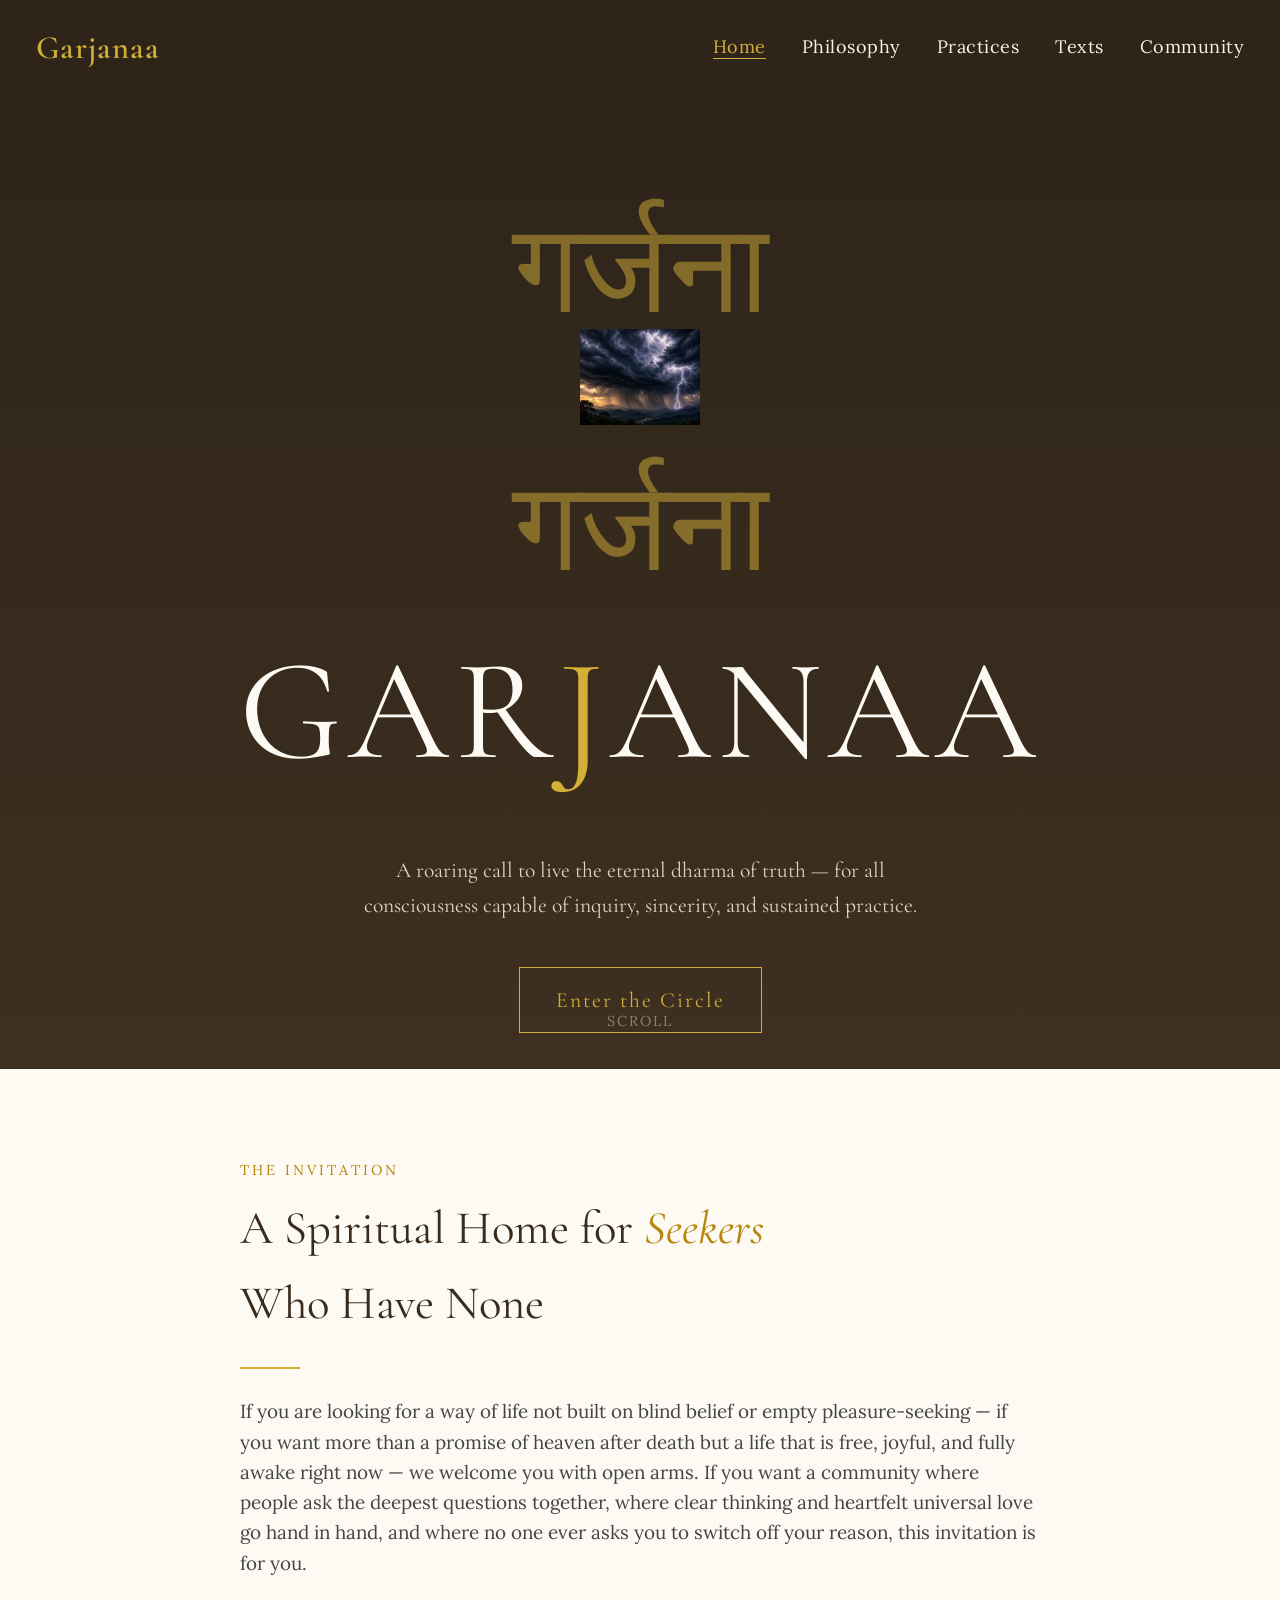
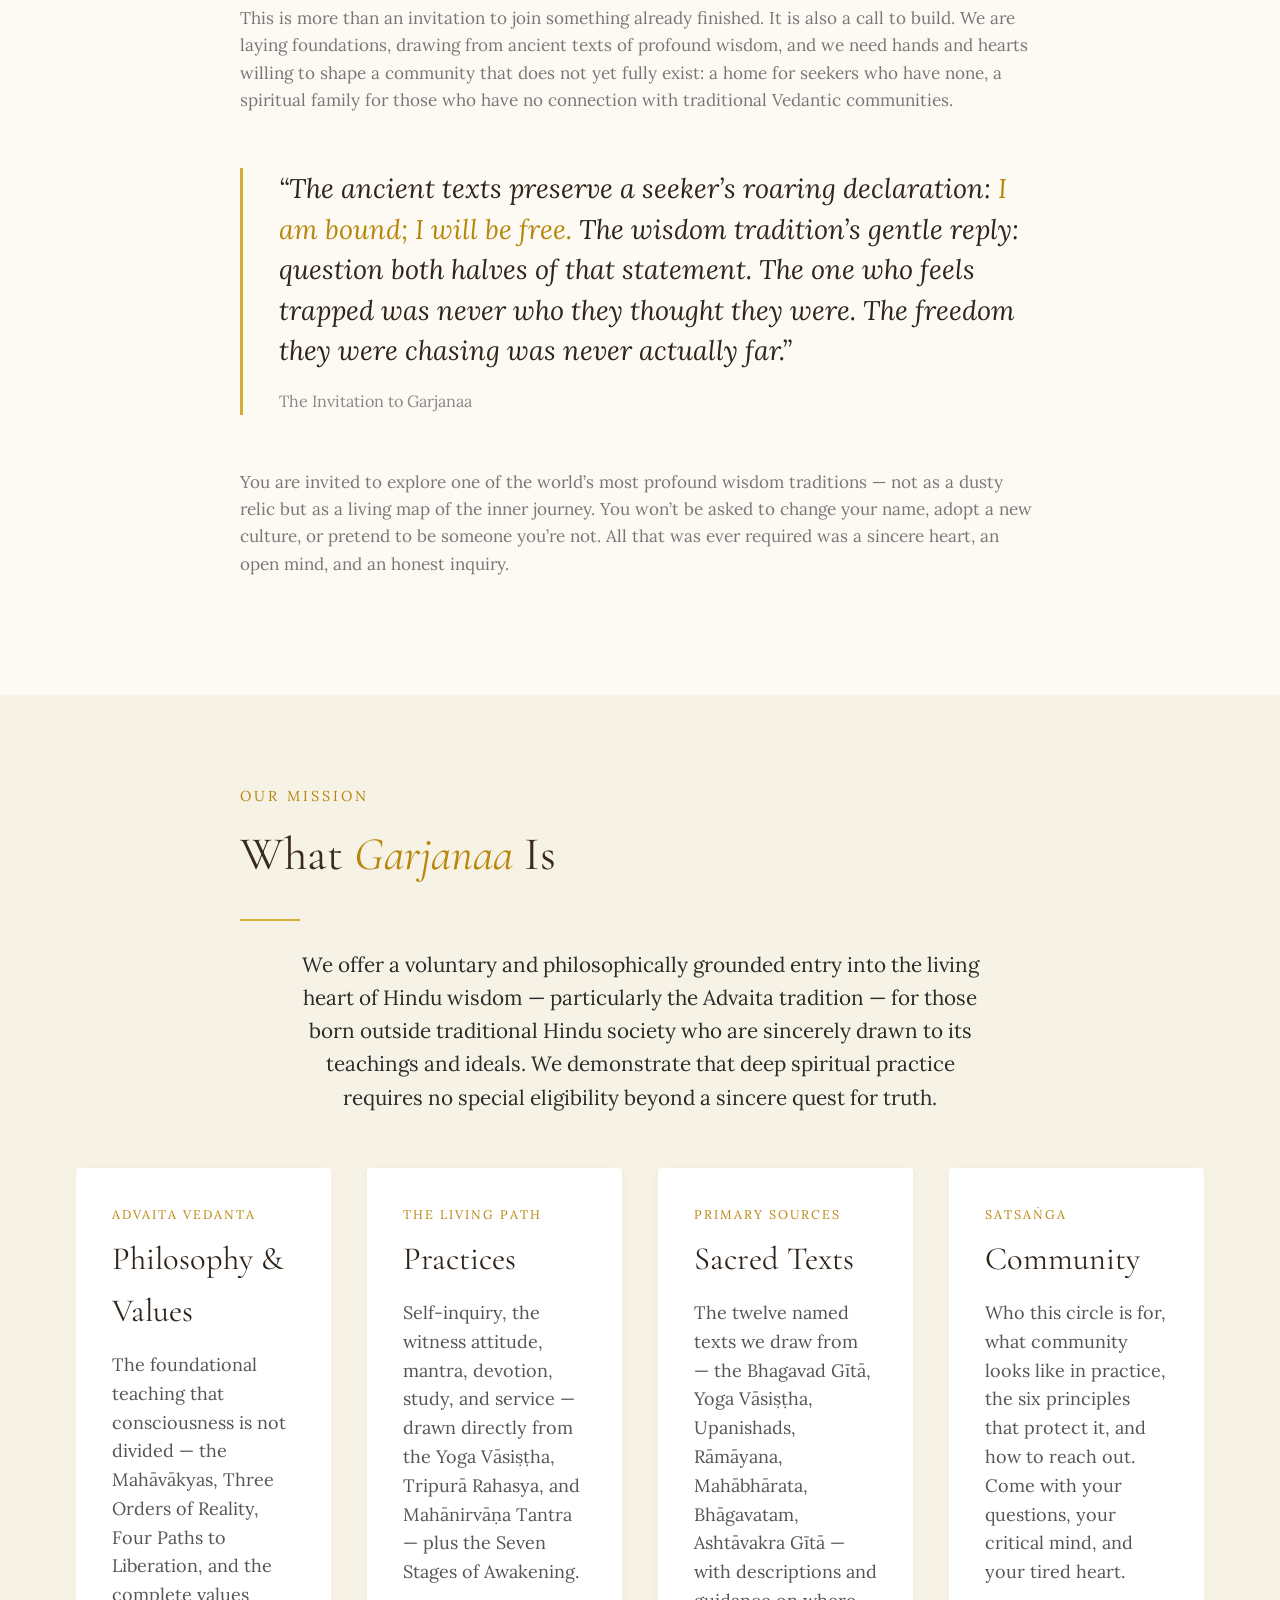
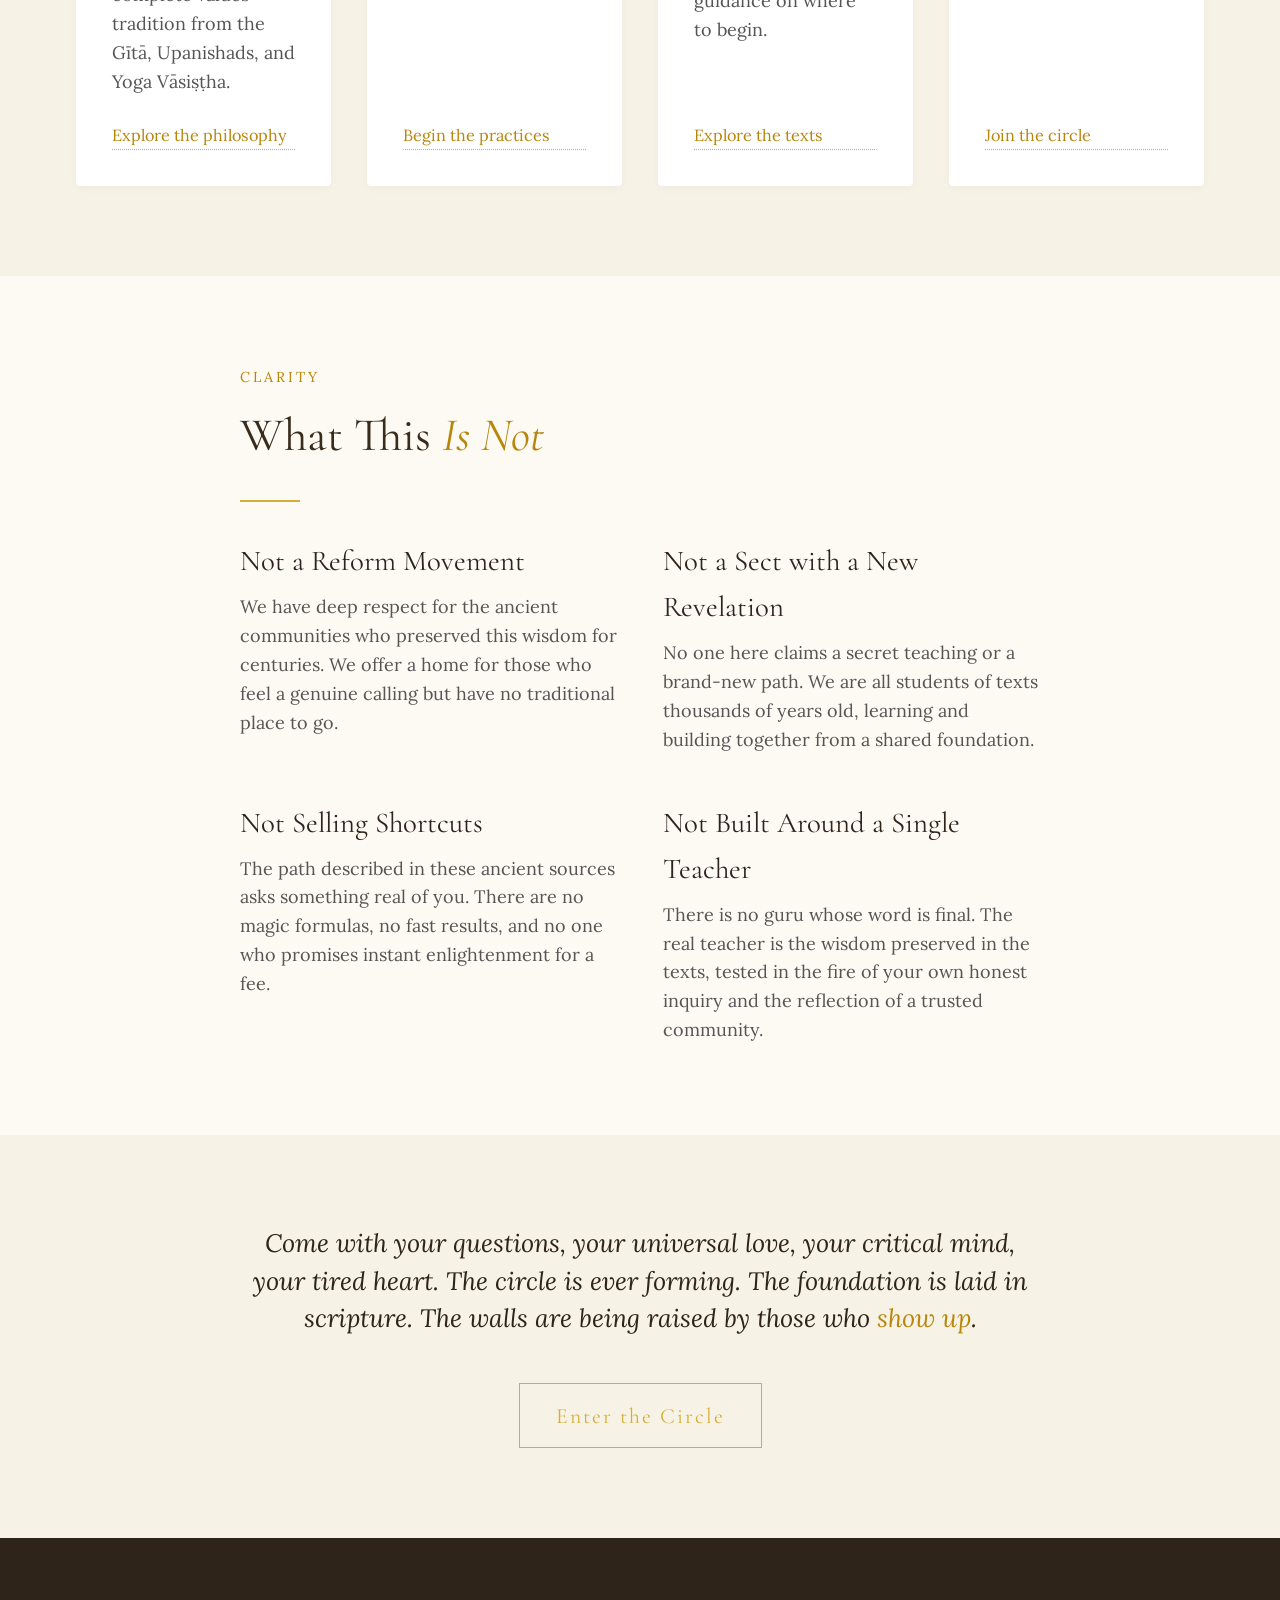
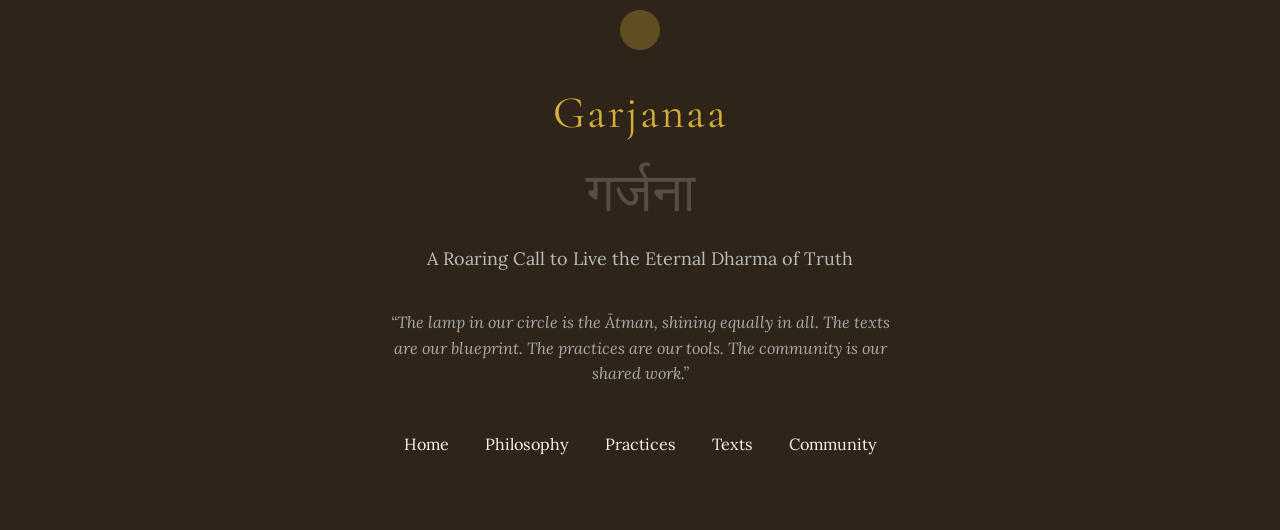
==== index.html @ abc8213c "Update index.html" ====
<!DOCTYPE html>
<html lang="en">
<head>
  <meta charset="UTF-8">
  <meta name="viewport" content="width=device-width, initial-scale=1.0">
  <title>Garjanaa — A Roaring Call to Live the Eternal Dharma of Truth</title>
  <meta name="description" content="Garjanaa is a community of seekers building a home for those drawn to Advaita Vedanta and Sanatana Dharma who have no traditional institutional path.">
  <link rel="preconnect" href="https://fonts.googleapis.com">
  <link rel="preconnect" href="https://fonts.gstatic.com" crossorigin>
  <link href="https://fonts.googleapis.com/css2?family=Cormorant+Garamond:ital,wght@0,300;0,400;0,500;0,600;0,700;1,300;1,400;1,500;1,600&family=Lora:ital,wght@0,400;0,500;1,400&display=swap" rel="stylesheet">
  <link rel="stylesheet" href="style.css">
</head>
<body>

<nav class="nav" role="navigation">
  <a href="index.html" class="nav-mark">Garjanaa</a>
  <ul class="nav-links">
    <li><a href="index.html" class="current">Home</a></li>
    <li><a href="philosophy.html">Philosophy</a></li>
    <li><a href="practices.html">Practices</a></li>
    <li><a href="texts.html">Texts</a></li>
    <li><a href="community.html">Community</a></li>
  </ul>
</nav>

<header class="hero">
  <div class="hero-content">
    <span class="hero-deva" aria-hidden="true">&#2327;&#2352;&#2381;&#2332;&#2344;&#2366;</span>
    <img src="garjanaa-lamp.png" alt="Garjanaa lamp" style="width:120px; margin-bottom:1.5rem;">
    <span class="hero-deva" aria-hidden="true">गर्जना</span>
    <h1 class="hero-h1">GAR<span class="g">J</span>ANAA</h1>
    <p class="hero-tag">A roaring call to live the eternal dharma of truth — for all consciousness capable of inquiry, sincerity, and sustained practice.</p>
    <a href="#invitation" class="hero-cta">Enter the Circle</a>
  </div>
  <div class="hero-scroll" aria-hidden="true">Scroll</div>
</header>

<section id="invitation" class="sec sec--surface">
  <div class="inner">
    <span class="eyebrow">The Invitation</span>
    <h2 class="sec-h2">A Spiritual Home for <em>Seekers</em><br>Who Have None</h2>
    <div class="rule"></div>
    <p class="body-p">If you are looking for a way of life not built on blind belief or empty pleasure-seeking — if you want more than a promise of heaven after death but a life that is free, joyful, and fully awake right now — we welcome you with open arms. If you want a community where people ask the deepest questions together, where clear thinking and heartfelt universal love go hand in hand, and where no one ever asks you to switch off your reason, this invitation is for you.</p>
    <p class="body-p muted">This is more than an invitation to join something already finished. It is also a call to build. We are laying foundations, drawing from ancient texts of profound wisdom, and we need hands and hearts willing to shape a community that does not yet fully exist: a home for seekers who have none, a spiritual family for those who have no connection with traditional Vedantic communities.</p>

    <div class="pull">
      <blockquote>&ldquo;The ancient texts preserve a seeker&rsquo;s roaring declaration: <em>I am bound; I will be free.</em> The wisdom tradition&rsquo;s gentle reply: question both halves of that statement. The one who feels trapped was never who they thought they were. The freedom they were chasing was never actually far.&rdquo;</blockquote>
      <cite>The Invitation to Garjanaa</cite>
    </div>

    <p class="body-p muted">You are invited to explore one of the world&rsquo;s most profound wisdom traditions — not as a dusty relic but as a living map of the inner journey. You won&rsquo;t be asked to change your name, adopt a new culture, or pretend to be someone you&rsquo;re not. All that was ever required was a sincere heart, an open mind, and an honest inquiry.</p>
  </div>
</section>

<section class="sec sec--deep">
  <div class="inner">
    <span class="eyebrow">Our Mission</span>
    <h2 class="sec-h2">What <em>Garjanaa</em> Is</h2>
    <div class="rule"></div>
    <p class="sec-intro">We offer a voluntary and philosophically grounded entry into the living heart of Hindu wisdom — particularly the Advaita tradition — for those born outside traditional Hindu society who are sincerely drawn to its teachings and ideals. We demonstrate that deep spiritual practice requires no special eligibility beyond a sincere quest for truth.</p>
  </div>
  <div class="inner--wide">
    <div class="sec-cards">
      <a href="philosophy.html" class="sec-card">
        <div class="sc-ey">Advaita Vedanta</div>
        <div class="sc-title">Philosophy &amp; Values</div>
        <div class="sc-desc">The foundational teaching that consciousness is not divided — the Mahāvākyas, Three Orders of Reality, Four Paths to Liberation, and the complete values tradition from the Gītā, Upanishads, and Yoga Vāsiṣṭha.</div>
        <span class="sc-link">Explore the philosophy</span>
      </a>
      <a href="practices.html" class="sec-card">
        <div class="sc-ey">The Living Path</div>
        <div class="sc-title">Practices</div>
        <div class="sc-desc">Self-inquiry, the witness attitude, mantra, devotion, study, and service — drawn directly from the Yoga Vāsiṣṭha, Tripurā Rahasya, and Mahānirvāṇa Tantra — plus the Seven Stages of Awakening.</div>
        <span class="sc-link">Begin the practices</span>
      </a>
      <a href="texts.html" class="sec-card">
        <div class="sc-ey">Primary Sources</div>
        <div class="sc-title">Sacred Texts</div>
        <div class="sc-desc">The twelve named texts we draw from — the Bhagavad Gītā, Yoga Vāsiṣṭha, Upanishads, Rāmāyana, Mahābhārata, Bhāgavatam, Ashta&#772;vakra Gītā — with descriptions and guidance on where to begin.</div>
        <span class="sc-link">Explore the texts</span>
      </a>
      <a href="community.html" class="sec-card">
        <div class="sc-ey">Satsaṅga</div>
        <div class="sc-title">Community</div>
        <div class="sc-desc">Who this circle is for, what community looks like in practice, the six principles that protect it, and how to reach out. Come with your questions, your critical mind, and your tired heart.</div>
        <span class="sc-link">Join the circle</span>
      </a>
    </div>
  </div>
</section>

<section class="sec sec--surface">
  <div class="inner">
    <span class="eyebrow">Clarity</span>
    <h2 class="sec-h2">What This <em>Is Not</em></h2>
    <div class="rule"></div>
    <div class="not-grid">
      <div class="not-item">
        <div class="not-title">Not a Reform Movement</div>
        <div class="not-desc">We have deep respect for the ancient communities who preserved this wisdom for centuries. We offer a home for those who feel a genuine calling but have no traditional place to go.</div>
      </div>
      <div class="not-item">
        <div class="not-title">Not a Sect with a New Revelation</div>
        <div class="not-desc">No one here claims a secret teaching or a brand-new path. We are all students of texts thousands of years old, learning and building together from a shared foundation.</div>
      </div>
      <div class="not-item">
        <div class="not-title">Not Selling Shortcuts</div>
        <div class="not-desc">The path described in these ancient sources asks something real of you. There are no magic formulas, no fast results, and no one who promises instant enlightenment for a fee.</div>
      </div>
      <div class="not-item">
        <div class="not-title">Not Built Around a Single Teacher</div>
        <div class="not-desc">There is no guru whose word is final. The real teacher is the wisdom preserved in the texts, tested in the fire of your own honest inquiry and the reflection of a trusted community.</div>
      </div>
    </div>
  </div>
</section>

<section class="sec sec--deep" style="text-align:center;">
  <div class="inner">
    <div class="closing-q">Come with your questions, your universal love, your critical mind, your tired heart. The circle is ever forming. The foundation is laid in scripture. The walls are being raised by those who <em>show up</em>.</div>
    <a href="community.html" class="hero-cta">Enter the Circle</a>
  </div>
</section>

<footer>
  <div class="ft-lamp" aria-hidden="true"></div>
  <div class="ft-mark">Garjanaa</div>
  <div class="ft-deva" aria-hidden="true">&#2327;&#2352;&#2381;&#2332;&#2344;&#2366;</div>
  <div class="ft-tag">A Roaring Call to Live the Eternal Dharma of Truth</div>
  <div class="ft-quote">&ldquo;The lamp in our circle is the Ātman, shining equally in all. The texts are our blueprint. The practices are our tools. The community is our shared work.&rdquo;</div>
  <nav class="ft-nav">
    <a href="index.html">Home</a>
    <a href="philosophy.html">Philosophy</a>
    <a href="practices.html">Practices</a>
    <a href="texts.html">Texts</a>
    <a href="community.html">Community</a>
  </nav>
</footer>

</body>
</html>
---- style.css ----
/* === RESET & BASE === */
*,*::before,*::after{box-sizing:border-box;margin:0;padding:0}
html{scroll-behavior:smooth;font-size:18px}
body{
  font-family:'Lora','Georgia',serif;
  color:#2b2b2b;
  background:#fdfaf4;
  line-height:1.6;
  -webkit-font-smoothing:antialiased
}

/* === TYPOGRAPHY === */
h1,h2,h3,.nav-mark,.sec-h2,.hero-h1,.hero-tag{
  font-family:'Cormorant Garamond',serif;
  font-weight:400;
  color:#3a2c1c
}
h1{font-size:clamp(2.5rem,6vw,4.5rem)}
h2{font-size:clamp(2rem,4vw,3rem)}
h3{font-size:1.6rem}
a{text-decoration:none;color:inherit}
em{font-style:italic;color:#b8860b}

/* === VARIABLES === */
:root{
  --gold:#b8860b;
  --gold-dim:#d4af37;
  --deep:#2e241a;
  --surface:#fdfaf4;
  --cream:#f7f2e6;
}

/* === NAV === */
.nav{
  display:flex;
  justify-content:space-between;
  align-items:center;
  padding:1.2rem 2rem;
  background:var(--deep);
  color:var(--cream);
  position:sticky;
  top:0;
  z-index:100;
}
.nav-mark{
  font-size:1.8rem;
  letter-spacing:1px;
  color:var(--gold-dim);
  font-weight:600;
}
.nav-links{display:flex;list-style:none;gap:2rem}
.nav-links a{font-size:1rem;letter-spacing:0.5px;color:var(--cream);transition:color .2s}
.nav-links a:hover,.nav-links a.current{color:var(--gold-dim);border-bottom:1px solid var(--gold-dim)}

/* === HERO === */
.hero{
  min-height:100vh;
  display:flex;
  flex-direction:column;
  justify-content:center;
  align-items:center;
  background:linear-gradient(180deg, #2e241a 0%, #3e3020 100%);
  color:#fdfaf4;
  text-align:center;
  position:relative;
  padding:2rem
}
.hero-content{margin-top:4rem}
.hero-deva{
  font-size:clamp(3rem,10vw,7rem);
  color:var(--gold-dim);
  opacity:0.5;
  display:block;
  line-height:1
}
.hero-h1{
  font-size:clamp(4rem,12vw,8rem);
  letter-spacing:6px;
  color:#fdfaf4;
  margin:0.5rem 0
}
.hero-h1 .g{color:var(--gold-dim)}
.hero-tag{
  max-width:600px;
  margin:1.5rem auto 2.5rem;
  font-size:1.2rem;
  color:#ddd5c8;
}
.hero-cta{
  display:inline-block;
  padding:0.8rem 2rem;
  border:1px solid var(--gold-dim);
  color:var(--gold-dim);
  font-family:'Cormorant Garamond',serif;
  font-size:1.2rem;
  letter-spacing:2px;
  transition:background .3s,color .3s;
}
.hero-cta:hover{background:var(--gold-dim);color:#2e241a}
.hero-scroll{position:absolute;bottom:2rem;opacity:0.4;font-size:0.8rem;letter-spacing:2px;text-transform:uppercase}
.lamp-wrap{display:none}

/* === SECTIONS === */
.sec{padding:5rem 2rem}
.sec--surface{background:var(--surface)}
.sec--deep{background:var(--cream)}
.inner{max-width:800px;margin:0 auto}
.inner--wide{max-width:1200px;margin:0 auto;padding:0 2rem}
.eyebrow{font-size:0.8rem;letter-spacing:3px;text-transform:uppercase;color:var(--gold);display:block;margin-bottom:0.5rem}
.sec-h2{font-size:2.6rem;margin-bottom:1rem}
.rule{width:60px;height:2px;background:var(--gold-dim);margin:1.5rem 0}
.body-p{margin-bottom:1.5rem;font-size:1.05rem;color:#444}
.muted{color:#777;font-size:0.95rem}
.sec-intro{max-width:700px;margin:0 auto 3rem;text-align:center;font-size:1.15rem}
.pull{margin:3rem 0;padding-left:2rem;border-left:3px solid var(--gold-dim)}
.pull blockquote{font-size:1.5rem;font-style:italic;color:var(--deep);line-height:1.5}
.pull cite{display:block;margin-top:1rem;font-size:0.9rem;color:#888;font-style:normal}

/* === CARDS === */
.sec-cards{display:grid;grid-template-columns:repeat(auto-fit,minmax(250px,1fr));gap:2rem;margin-top:2rem}
.sec-card{
  background:#fff;
  padding:2rem;
  border-radius:4px;
  box-shadow:0 2px 8px rgba(0,0,0,0.04);
  transition:transform .2s,box-shadow .2s;
  display:flex;flex-direction:column;
}
.sec-card:hover{transform:translateY(-3px);box-shadow:0 6px 16px rgba(0,0,0,0.08)}
.sc-ey{font-size:0.7rem;letter-spacing:2px;text-transform:uppercase;color:var(--gold);margin-bottom:0.5rem}
.sc-title{font-family:'Cormorant Garamond',serif;font-size:1.8rem;margin-bottom:0.8rem;color:var(--deep)}
.sc-desc{color:#555;flex:1;margin-bottom:1.5rem}
.sc-link{font-size:0.9rem;color:var(--gold);border-bottom:1px dotted var(--gold-dim)}

/* === NOT GRID === */
.not-grid{display:grid;grid-template-columns:1fr 1fr;gap:2.5rem;margin-top:2rem}
.not-title{font-family:'Cormorant Garamond',serif;font-size:1.6rem;margin-bottom:0.5rem;color:var(--deep)}
.not-desc{color:#555}

/* === CLOSING === */
.closing-q{font-size:1.4rem;color:var(--deep);font-style:italic;margin-bottom:2.5rem;line-height:1.5}

/* === FOOTER === */
footer{
  background:var(--deep);
  color:var(--cream);
  text-align:center;
  padding:4rem 2rem;
  font-size:0.9rem;
}
.ft-lamp{width:40px;height:40px;margin:0 auto 1.5rem;background:var(--gold-dim);border-radius:50%;opacity:0.3}
.ft-mark{font-family:'Cormorant Garamond',serif;font-size:2.5rem;letter-spacing:2px;color:var(--gold-dim)}
.ft-deva{font-size:3rem;opacity:0.2;margin-bottom:0.5rem}
.ft-tag{font-size:1rem;color:#bbb;margin-bottom:2rem}
.ft-quote{max-width:500px;margin:0 auto 2.5rem;font-style:italic;color:#aaa}
.ft-nav{display:flex;justify-content:center;gap:2rem;flex-wrap:wrap}
.ft-nav a{color:var(--cream);transition:color .2s}
.ft-nav a:hover{color:var(--gold-dim)}

/* === RESPONSIVE === */
@media(max-width:768px){
  .nav{flex-direction:column;gap:0.5rem}
  .nav-links{gap:1rem}
  .sec{padding:3rem 1.2rem}
  .not-grid{grid-template-columns:1fr}
}

/* === GENERAL PAGE STYLE (philosophy, practices, etc) === */
.page-section{padding:4rem 2rem}
.page-inner{max-width:800px;margin:0 auto}
.page-inner h2{margin-top:3rem;margin-bottom:1rem}
.page-inner h3{margin-top:2rem;margin-bottom:0.8rem}
.page-inner p{margin-bottom:1.3rem;color:#444}
.page-inner ul, .page-inner ol{margin-bottom:1.5rem;padding-left:1.5rem}
.page-inner li{margin-bottom:0.5rem}
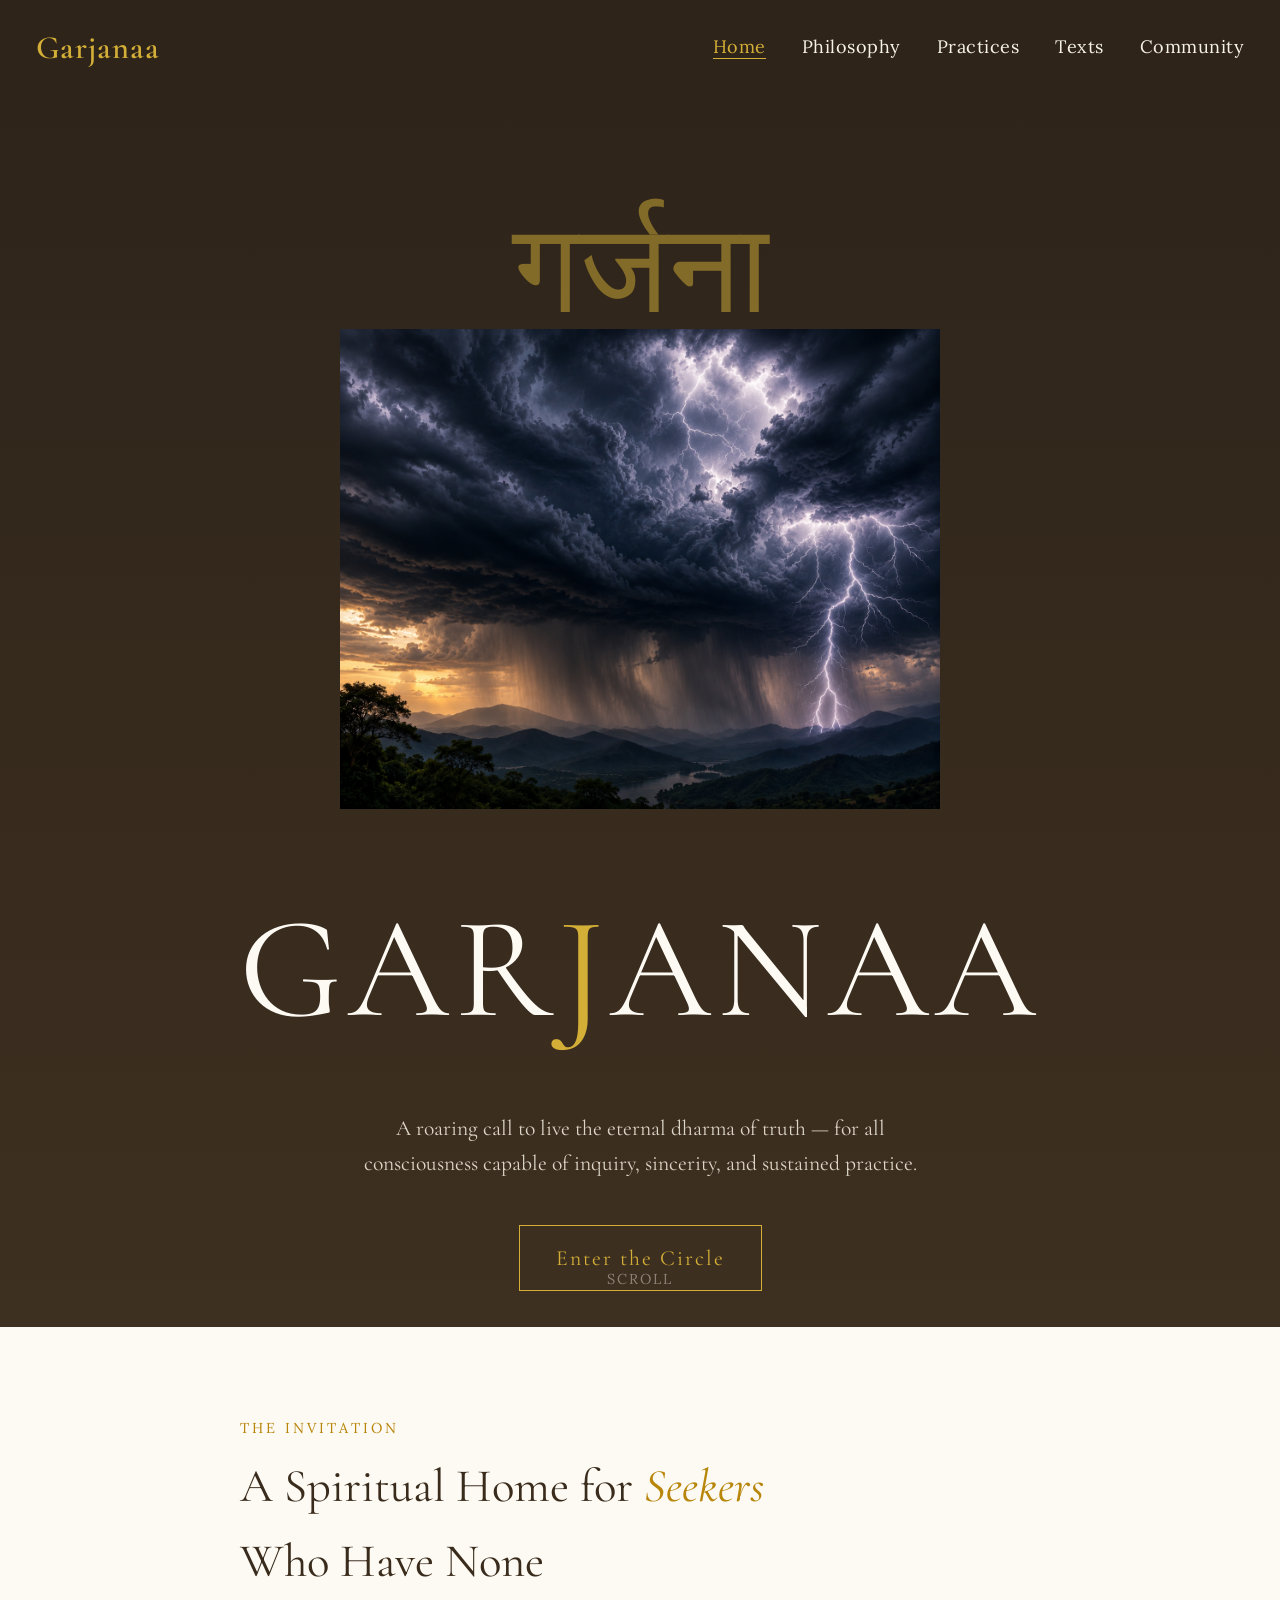
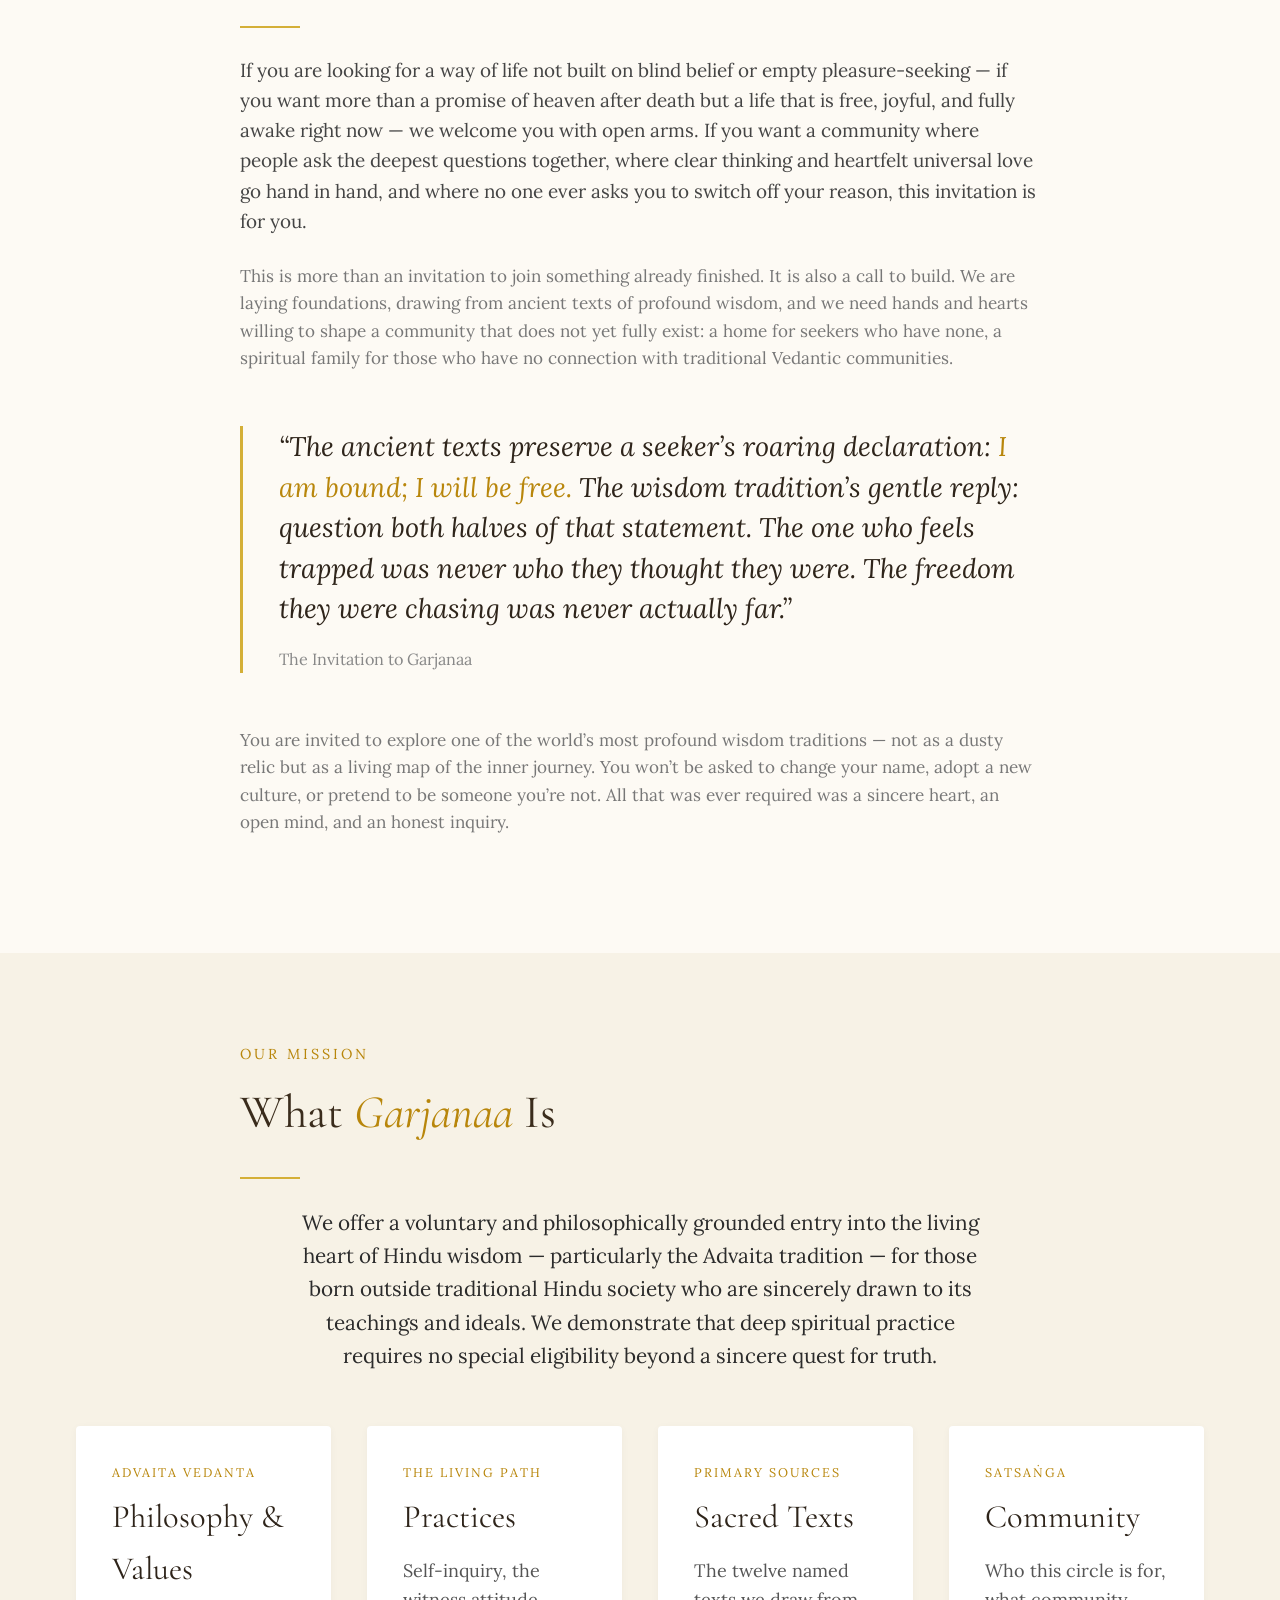
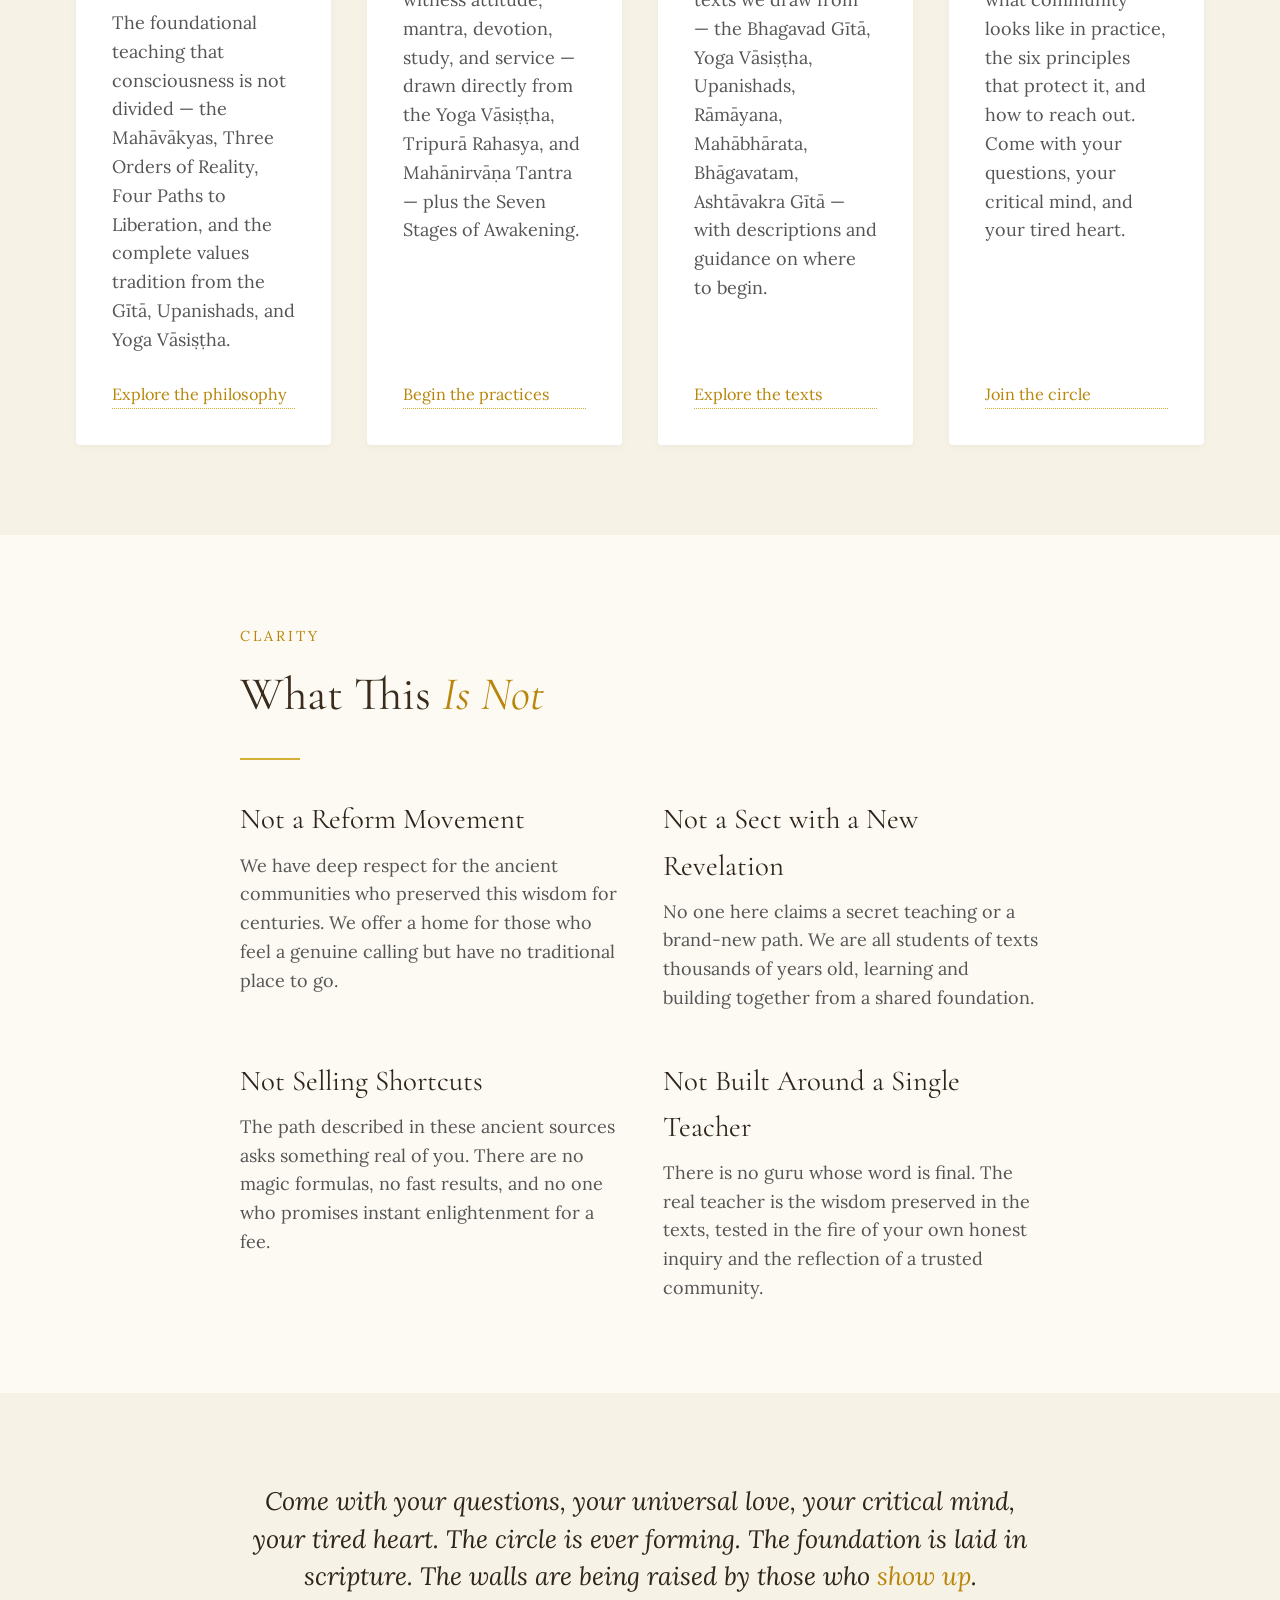
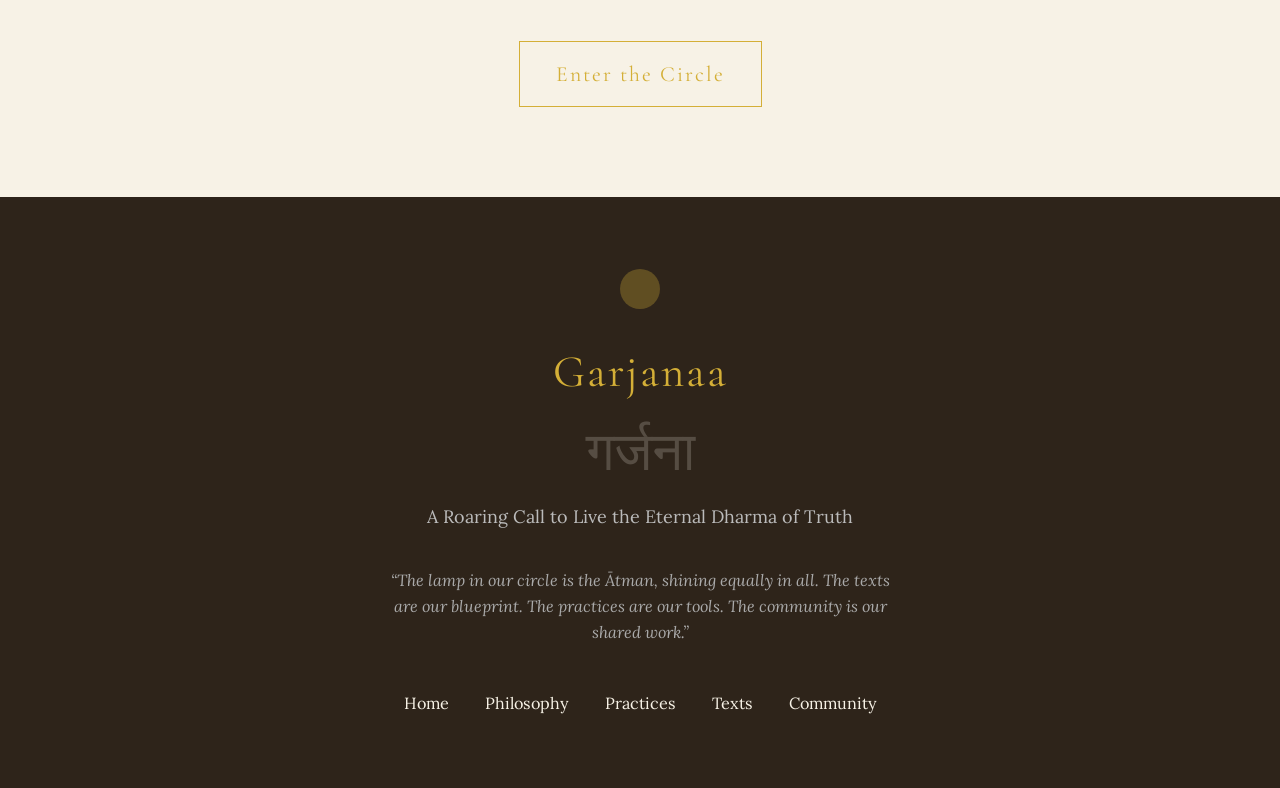
==== commit c9641e2f: "Update index.html" ====
--- a/index.html
+++ b/index.html
@@ -26,8 +26,7 @@
 <header class="hero">
   <div class="hero-content">
     <span class="hero-deva" aria-hidden="true">&#2327;&#2352;&#2381;&#2332;&#2344;&#2366;</span>
-    <img src="garjanaa-lamp.png" alt="Garjanaa lamp" style="width:120px; margin-bottom:1.5rem;">
-    <span class="hero-deva" aria-hidden="true">गर्जना</span>
+    <img src="garjanaa-lamp.png" alt="Garjanaa lamp" style="width:600px; margin-bottom:1.5rem;">
     <h1 class="hero-h1">GAR<span class="g">J</span>ANAA</h1>
     <p class="hero-tag">A roaring call to live the eternal dharma of truth — for all consciousness capable of inquiry, sincerity, and sustained practice.</p>
     <a href="#invitation" class="hero-cta">Enter the Circle</a>
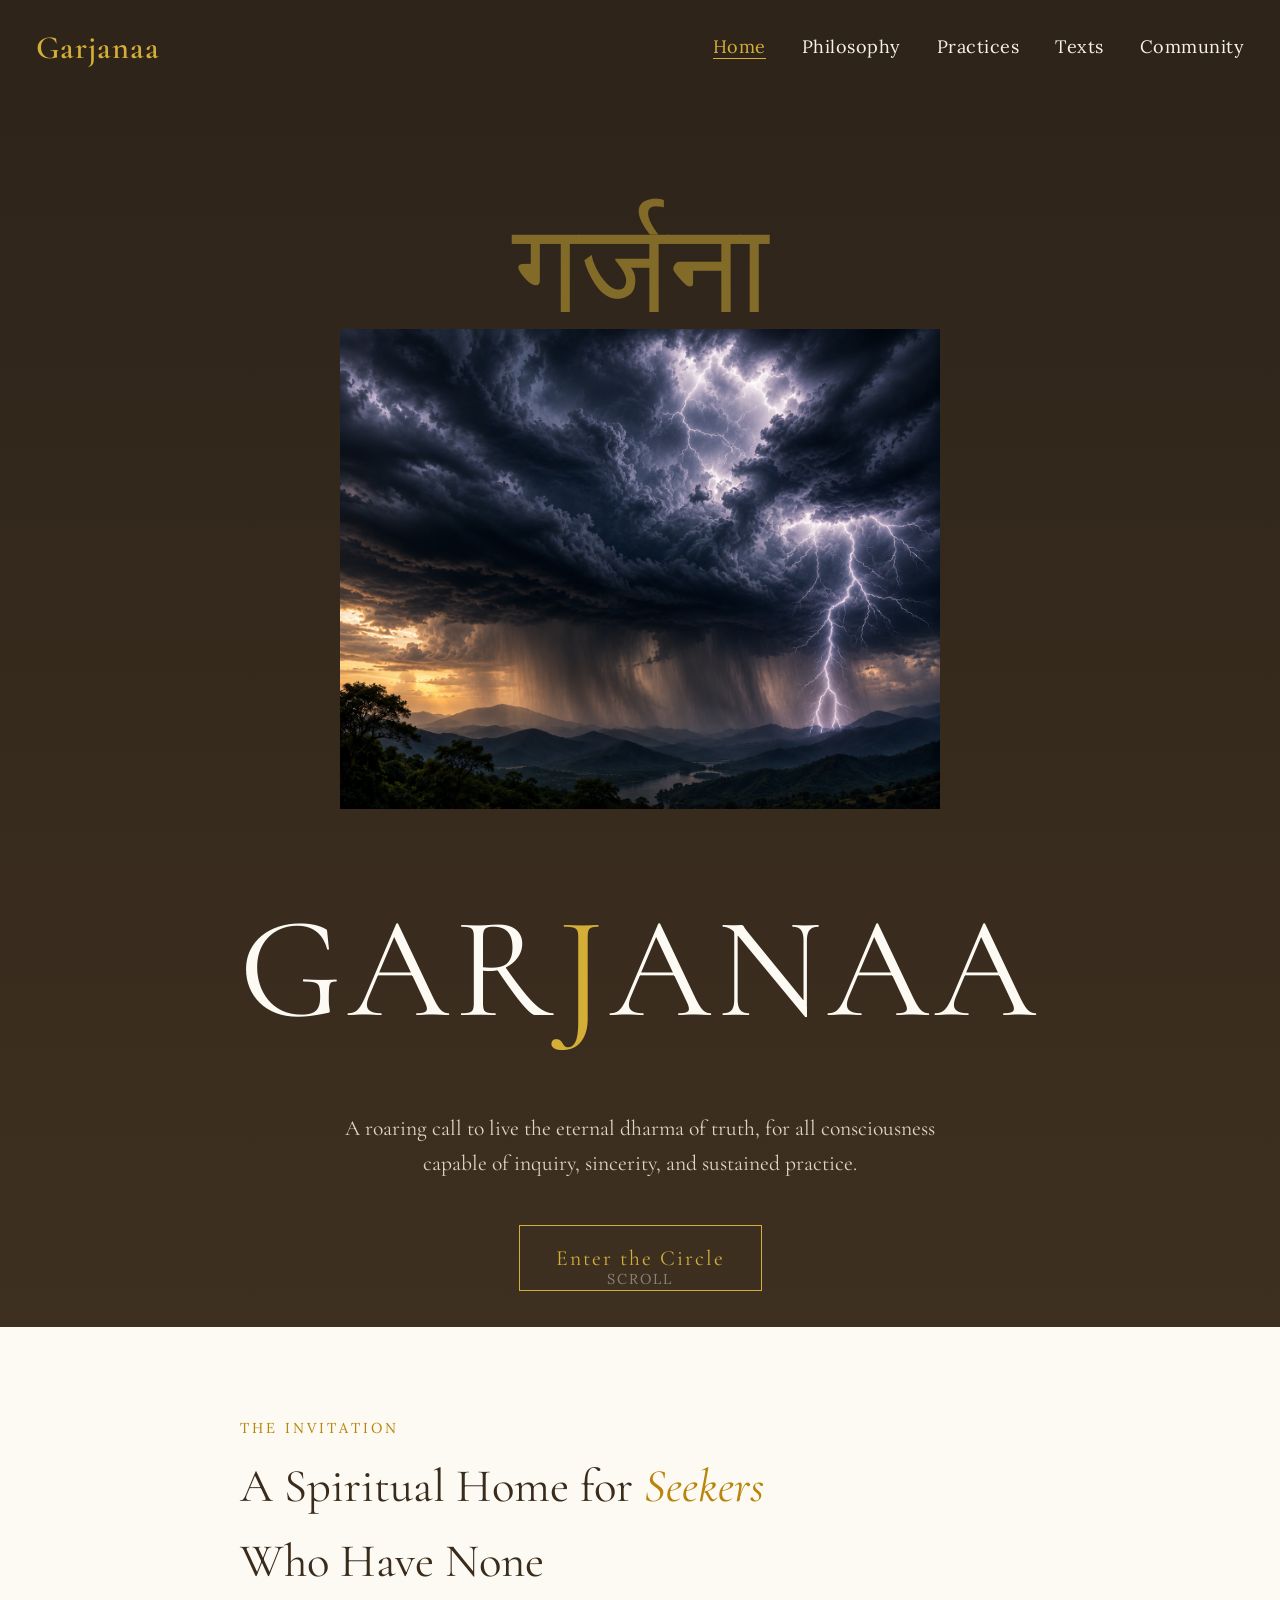
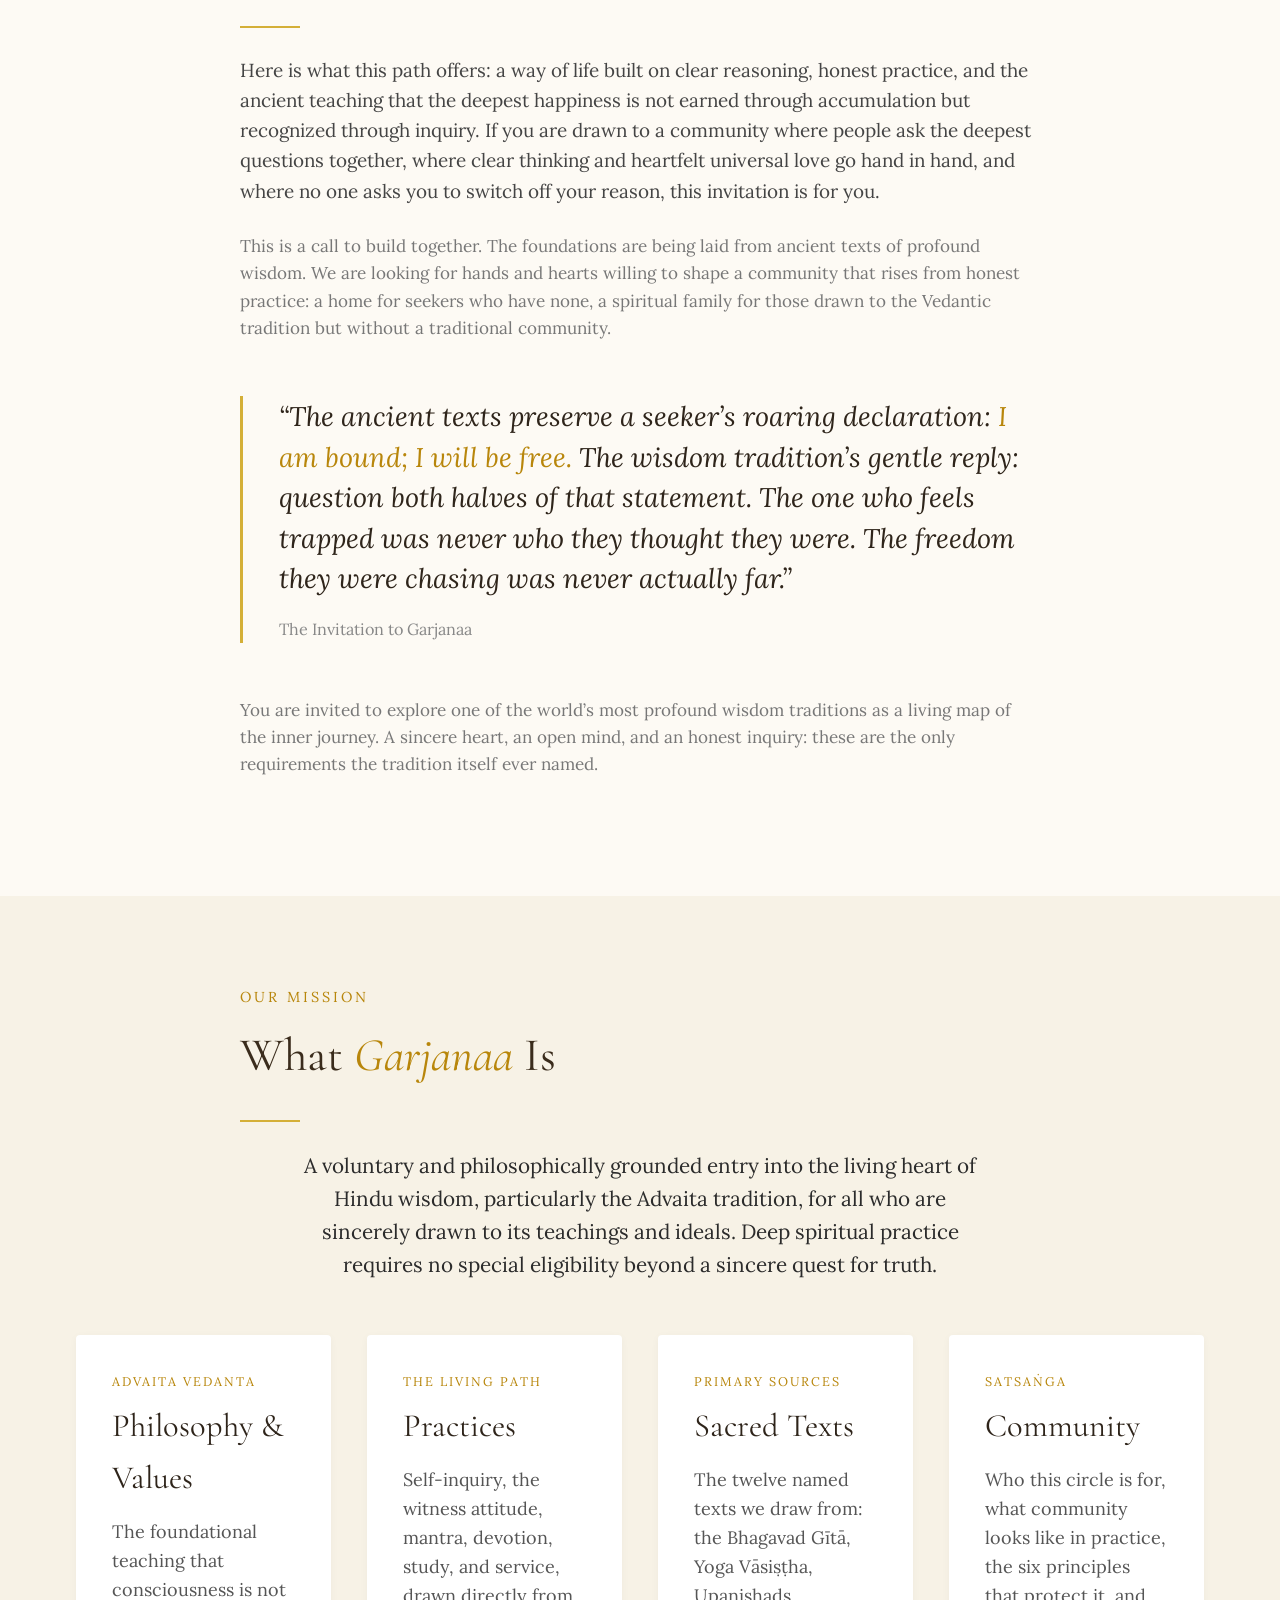
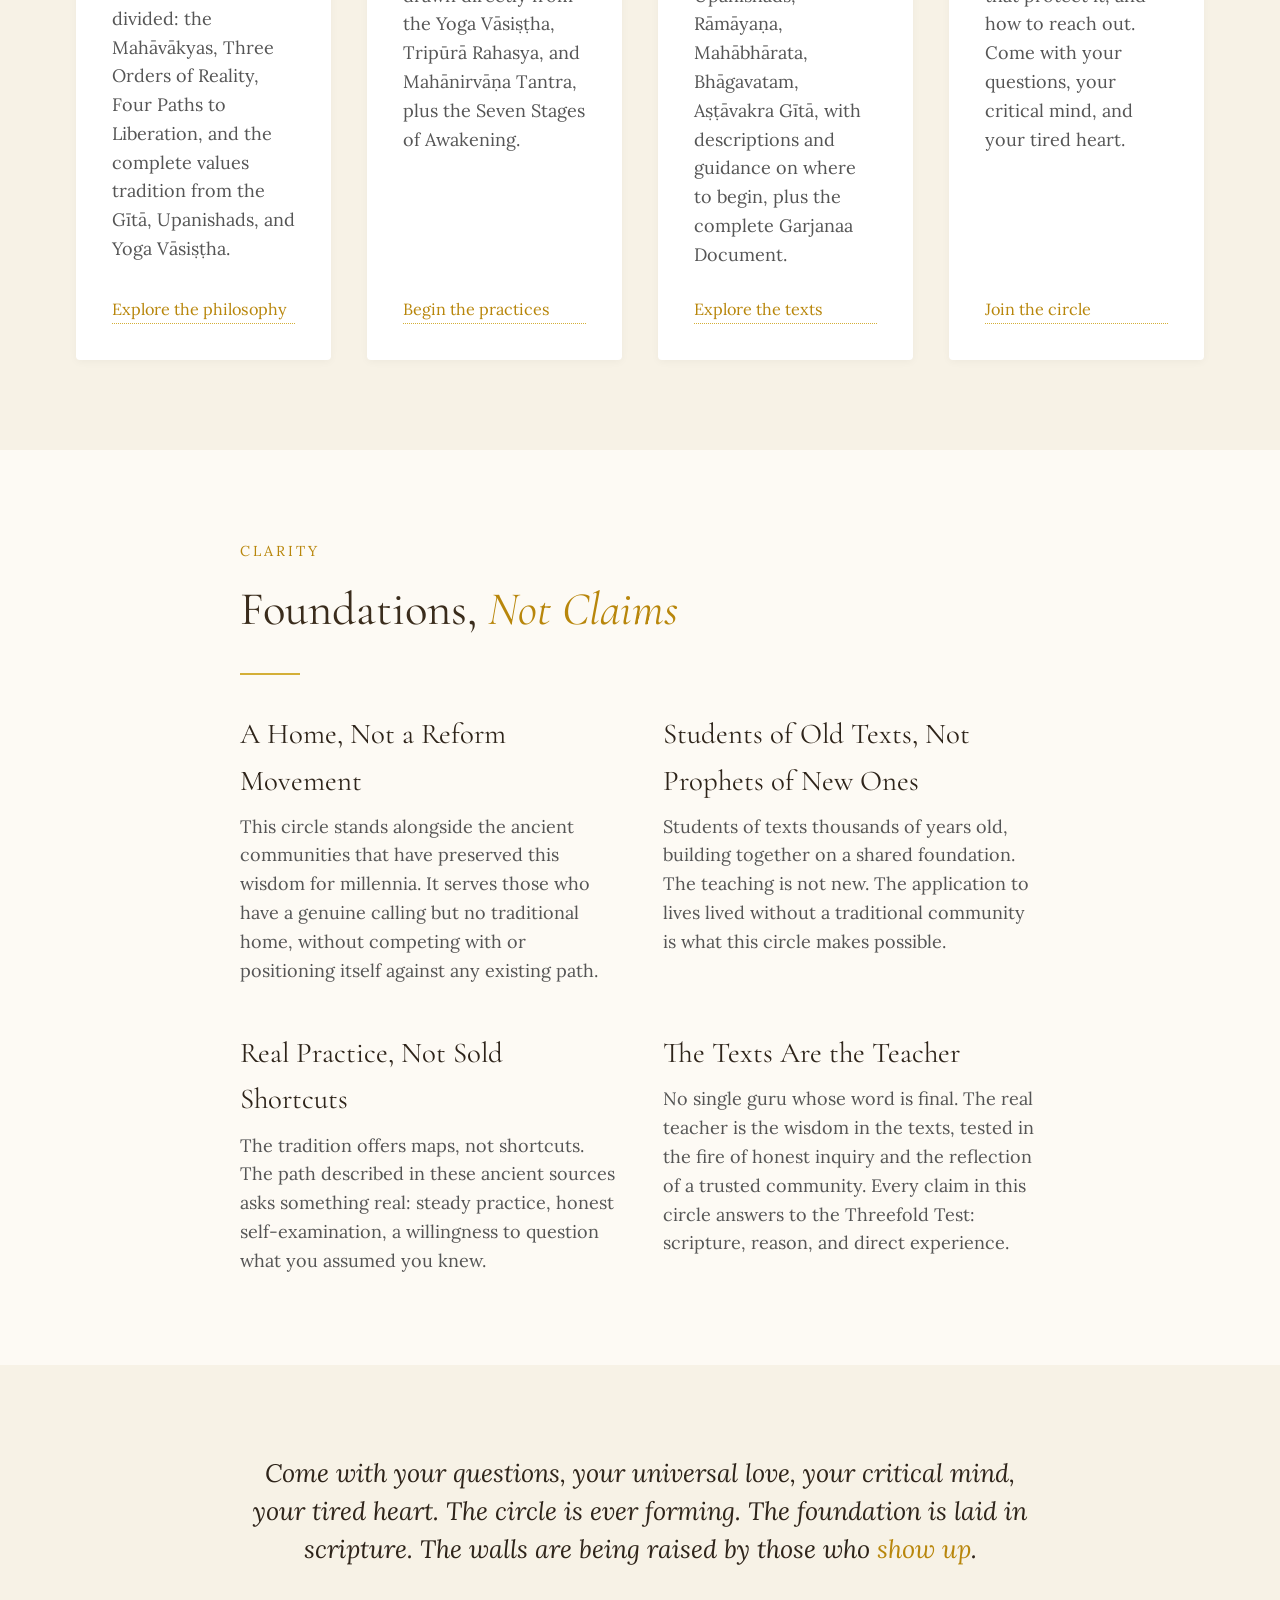
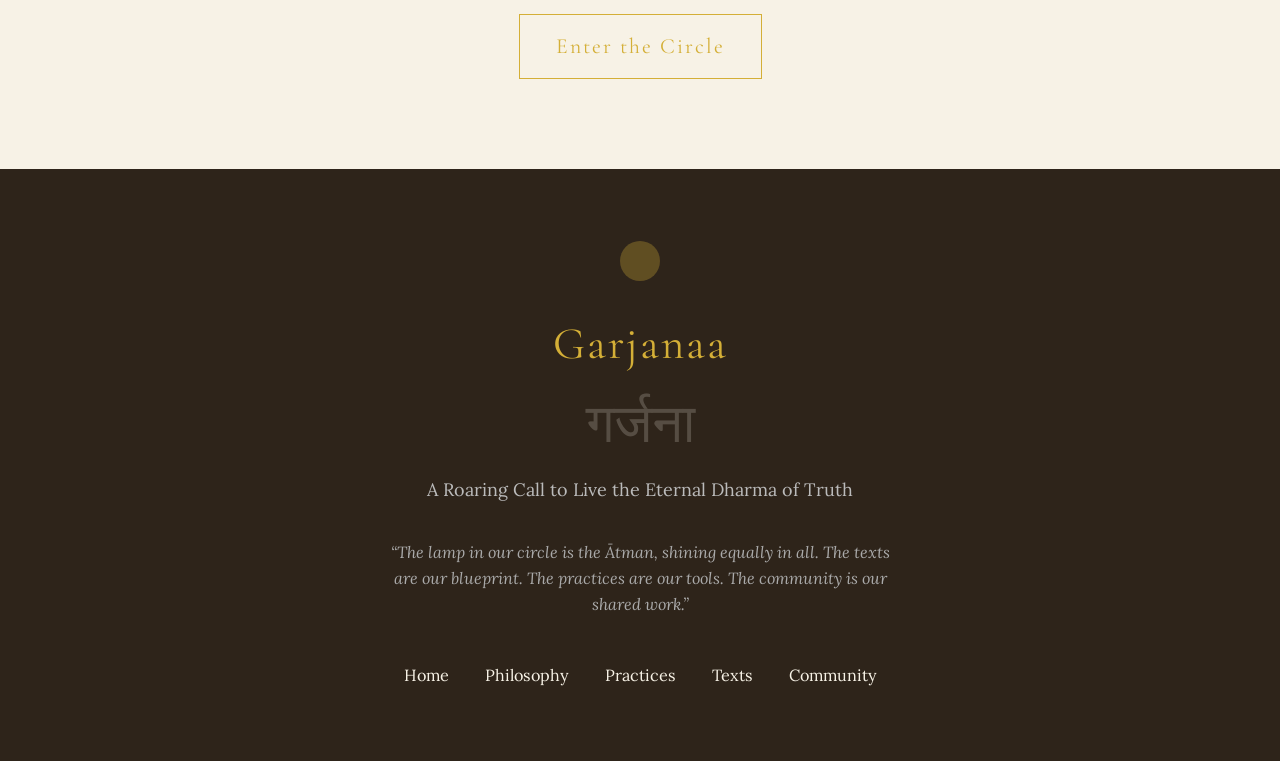
==== commit 504545f8: "Update index.html" ====
--- a/index.html
+++ b/index.html
@@ -28,7 +28,7 @@
     <span class="hero-deva" aria-hidden="true">&#2327;&#2352;&#2381;&#2332;&#2344;&#2366;</span>
     <img src="garjanaa-lamp.png" alt="Garjanaa lamp" style="width:600px; margin-bottom:1.5rem;">
     <h1 class="hero-h1">GAR<span class="g">J</span>ANAA</h1>
-    <p class="hero-tag">A roaring call to live the eternal dharma of truth — for all consciousness capable of inquiry, sincerity, and sustained practice.</p>
+    <p class="hero-tag">A roaring call to live the eternal dharma of truth, for all consciousness capable of inquiry, sincerity, and sustained practice.</p>
     <a href="#invitation" class="hero-cta">Enter the Circle</a>
   </div>
   <div class="hero-scroll" aria-hidden="true">Scroll</div>
@@ -39,15 +39,15 @@
     <span class="eyebrow">The Invitation</span>
     <h2 class="sec-h2">A Spiritual Home for <em>Seekers</em><br>Who Have None</h2>
     <div class="rule"></div>
-    <p class="body-p">If you are looking for a way of life not built on blind belief or empty pleasure-seeking — if you want more than a promise of heaven after death but a life that is free, joyful, and fully awake right now — we welcome you with open arms. If you want a community where people ask the deepest questions together, where clear thinking and heartfelt universal love go hand in hand, and where no one ever asks you to switch off your reason, this invitation is for you.</p>
-    <p class="body-p muted">This is more than an invitation to join something already finished. It is also a call to build. We are laying foundations, drawing from ancient texts of profound wisdom, and we need hands and hearts willing to shape a community that does not yet fully exist: a home for seekers who have none, a spiritual family for those who have no connection with traditional Vedantic communities.</p>
+    <p class="body-p">Here is what this path offers: a way of life built on clear reasoning, honest practice, and the ancient teaching that the deepest happiness is not earned through accumulation but recognized through inquiry. If you are drawn to a community where people ask the deepest questions together, where clear thinking and heartfelt universal love go hand in hand, and where no one asks you to switch off your reason, this invitation is for you.</p>
+    <p class="body-p muted">This is a call to build together. The foundations are being laid from ancient texts of profound wisdom. We are looking for hands and hearts willing to shape a community that rises from honest practice: a home for seekers who have none, a spiritual family for those drawn to the Vedantic tradition but without a traditional community.</p>
 
     <div class="pull">
       <blockquote>&ldquo;The ancient texts preserve a seeker&rsquo;s roaring declaration: <em>I am bound; I will be free.</em> The wisdom tradition&rsquo;s gentle reply: question both halves of that statement. The one who feels trapped was never who they thought they were. The freedom they were chasing was never actually far.&rdquo;</blockquote>
       <cite>The Invitation to Garjanaa</cite>
     </div>
 
-    <p class="body-p muted">You are invited to explore one of the world&rsquo;s most profound wisdom traditions — not as a dusty relic but as a living map of the inner journey. You won&rsquo;t be asked to change your name, adopt a new culture, or pretend to be someone you&rsquo;re not. All that was ever required was a sincere heart, an open mind, and an honest inquiry.</p>
+    <p class="body-p muted">You are invited to explore one of the world&rsquo;s most profound wisdom traditions as a living map of the inner journey. A sincere heart, an open mind, and an honest inquiry: these are the only requirements the tradition itself ever named.</p>
   </div>
 </section>
 
@@ -56,30 +56,30 @@
     <span class="eyebrow">Our Mission</span>
     <h2 class="sec-h2">What <em>Garjanaa</em> Is</h2>
     <div class="rule"></div>
-    <p class="sec-intro">We offer a voluntary and philosophically grounded entry into the living heart of Hindu wisdom — particularly the Advaita tradition — for those born outside traditional Hindu society who are sincerely drawn to its teachings and ideals. We demonstrate that deep spiritual practice requires no special eligibility beyond a sincere quest for truth.</p>
+    <p class="sec-intro">A voluntary and philosophically grounded entry into the living heart of Hindu wisdom, particularly the Advaita tradition, for all who are sincerely drawn to its teachings and ideals. Deep spiritual practice requires no special eligibility beyond a sincere quest for truth.</p>
   </div>
   <div class="inner--wide">
     <div class="sec-cards">
       <a href="philosophy.html" class="sec-card">
         <div class="sc-ey">Advaita Vedanta</div>
         <div class="sc-title">Philosophy &amp; Values</div>
-        <div class="sc-desc">The foundational teaching that consciousness is not divided — the Mahāvākyas, Three Orders of Reality, Four Paths to Liberation, and the complete values tradition from the Gītā, Upanishads, and Yoga Vāsiṣṭha.</div>
+        <div class="sc-desc">The foundational teaching that consciousness is not divided: the Mah&#257;v&#257;kyas, Three Orders of Reality, Four Paths to Liberation, and the complete values tradition from the G&#299;t&#257;, Upanishads, and Yoga V&#257;si&#7779;&#7789;ha.</div>
         <span class="sc-link">Explore the philosophy</span>
       </a>
       <a href="practices.html" class="sec-card">
         <div class="sc-ey">The Living Path</div>
         <div class="sc-title">Practices</div>
-        <div class="sc-desc">Self-inquiry, the witness attitude, mantra, devotion, study, and service — drawn directly from the Yoga Vāsiṣṭha, Tripurā Rahasya, and Mahānirvāṇa Tantra — plus the Seven Stages of Awakening.</div>
+        <div class="sc-desc">Self-inquiry, the witness attitude, mantra, devotion, study, and service, drawn directly from the Yoga V&#257;si&#7779;&#7789;ha, Trip&#363;r&#257; Rahasya, and Mah&#257;nirv&#257;&#7751;a Tantra, plus the Seven Stages of Awakening.</div>
         <span class="sc-link">Begin the practices</span>
       </a>
       <a href="texts.html" class="sec-card">
         <div class="sc-ey">Primary Sources</div>
         <div class="sc-title">Sacred Texts</div>
-        <div class="sc-desc">The twelve named texts we draw from — the Bhagavad Gītā, Yoga Vāsiṣṭha, Upanishads, Rāmāyana, Mahābhārata, Bhāgavatam, Ashta&#772;vakra Gītā — with descriptions and guidance on where to begin.</div>
+        <div class="sc-desc">The twelve named texts we draw from: the Bhagavad G&#299;t&#257;, Yoga V&#257;si&#7779;&#7789;ha, Upanishads, R&#257;m&#257;ya&#7751;a, Mah&#257;bh&#257;rata, Bh&#257;gavatam, A&#7779;&#7789;&#257;vakra G&#299;t&#257;, with descriptions and guidance on where to begin, plus the complete Garjanaa Document.</div>
         <span class="sc-link">Explore the texts</span>
       </a>
       <a href="community.html" class="sec-card">
-        <div class="sc-ey">Satsaṅga</div>
+        <div class="sc-ey">Satsa&#7749;ga</div>
         <div class="sc-title">Community</div>
         <div class="sc-desc">Who this circle is for, what community looks like in practice, the six principles that protect it, and how to reach out. Come with your questions, your critical mind, and your tired heart.</div>
         <span class="sc-link">Join the circle</span>
@@ -91,24 +91,24 @@
 <section class="sec sec--surface">
   <div class="inner">
     <span class="eyebrow">Clarity</span>
-    <h2 class="sec-h2">What This <em>Is Not</em></h2>
+    <h2 class="sec-h2">Foundations, <em>Not Claims</em></h2>
     <div class="rule"></div>
     <div class="not-grid">
       <div class="not-item">
-        <div class="not-title">Not a Reform Movement</div>
-        <div class="not-desc">We have deep respect for the ancient communities who preserved this wisdom for centuries. We offer a home for those who feel a genuine calling but have no traditional place to go.</div>
+        <div class="not-title">A Home, Not a Reform Movement</div>
+        <div class="not-desc">This circle stands alongside the ancient communities that have preserved this wisdom for millennia. It serves those who have a genuine calling but no traditional home, without competing with or positioning itself against any existing path.</div>
       </div>
       <div class="not-item">
-        <div class="not-title">Not a Sect with a New Revelation</div>
-        <div class="not-desc">No one here claims a secret teaching or a brand-new path. We are all students of texts thousands of years old, learning and building together from a shared foundation.</div>
+        <div class="not-title">Students of Old Texts, Not Prophets of New Ones</div>
+        <div class="not-desc">Students of texts thousands of years old, building together on a shared foundation. The teaching is not new. The application to lives lived without a traditional community is what this circle makes possible.</div>
       </div>
       <div class="not-item">
-        <div class="not-title">Not Selling Shortcuts</div>
-        <div class="not-desc">The path described in these ancient sources asks something real of you. There are no magic formulas, no fast results, and no one who promises instant enlightenment for a fee.</div>
+        <div class="not-title">Real Practice, Not Sold Shortcuts</div>
+        <div class="not-desc">The tradition offers maps, not shortcuts. The path described in these ancient sources asks something real: steady practice, honest self-examination, a willingness to question what you assumed you knew.</div>
       </div>
       <div class="not-item">
-        <div class="not-title">Not Built Around a Single Teacher</div>
-        <div class="not-desc">There is no guru whose word is final. The real teacher is the wisdom preserved in the texts, tested in the fire of your own honest inquiry and the reflection of a trusted community.</div>
+        <div class="not-title">The Texts Are the Teacher</div>
+        <div class="not-desc">No single guru whose word is final. The real teacher is the wisdom in the texts, tested in the fire of honest inquiry and the reflection of a trusted community. Every claim in this circle answers to the Threefold Test: scripture, reason, and direct experience.</div>
       </div>
     </div>
   </div>
@@ -126,7 +126,7 @@
   <div class="ft-mark">Garjanaa</div>
   <div class="ft-deva" aria-hidden="true">&#2327;&#2352;&#2381;&#2332;&#2344;&#2366;</div>
   <div class="ft-tag">A Roaring Call to Live the Eternal Dharma of Truth</div>
-  <div class="ft-quote">&ldquo;The lamp in our circle is the Ātman, shining equally in all. The texts are our blueprint. The practices are our tools. The community is our shared work.&rdquo;</div>
+  <div class="ft-quote">&ldquo;The lamp in our circle is the &#256;tman, shining equally in all. The texts are our blueprint. The practices are our tools. The community is our shared work.&rdquo;</div>
   <nav class="ft-nav">
     <a href="index.html">Home</a>
     <a href="philosophy.html">Philosophy</a>
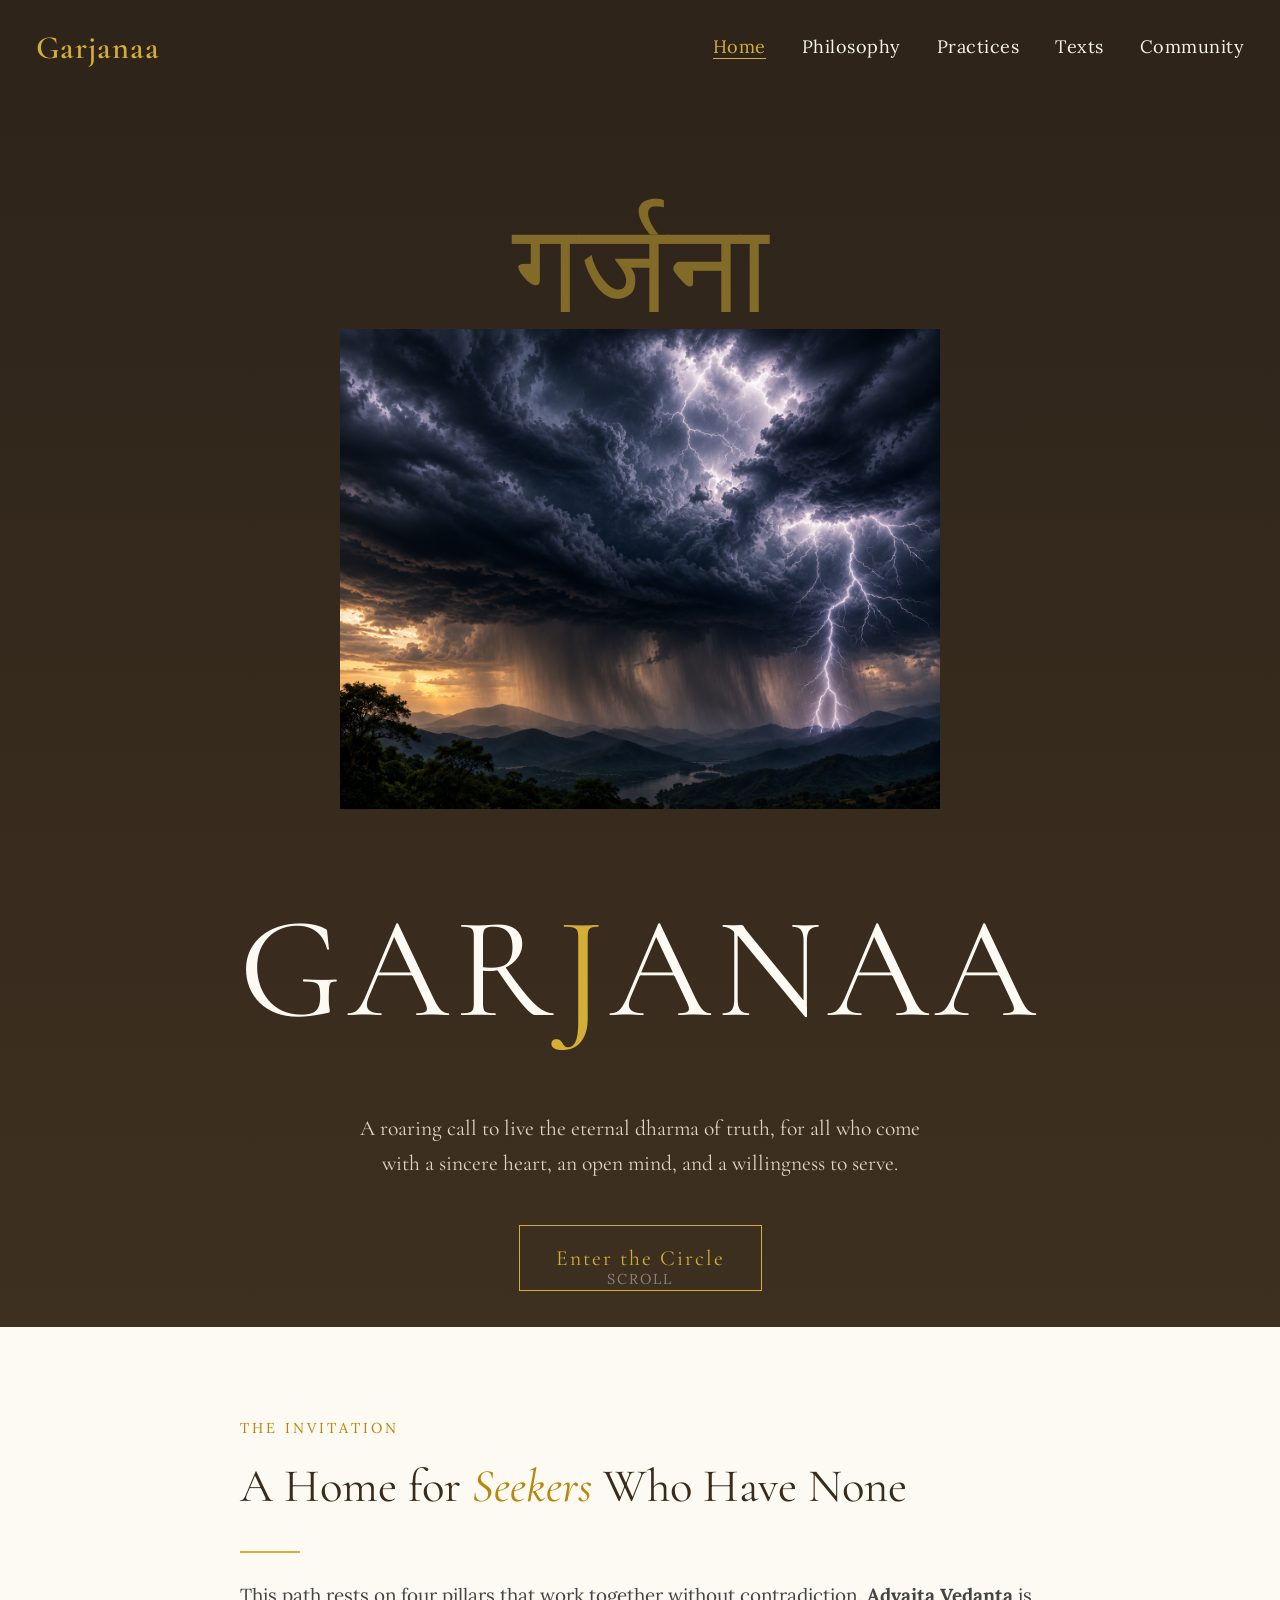
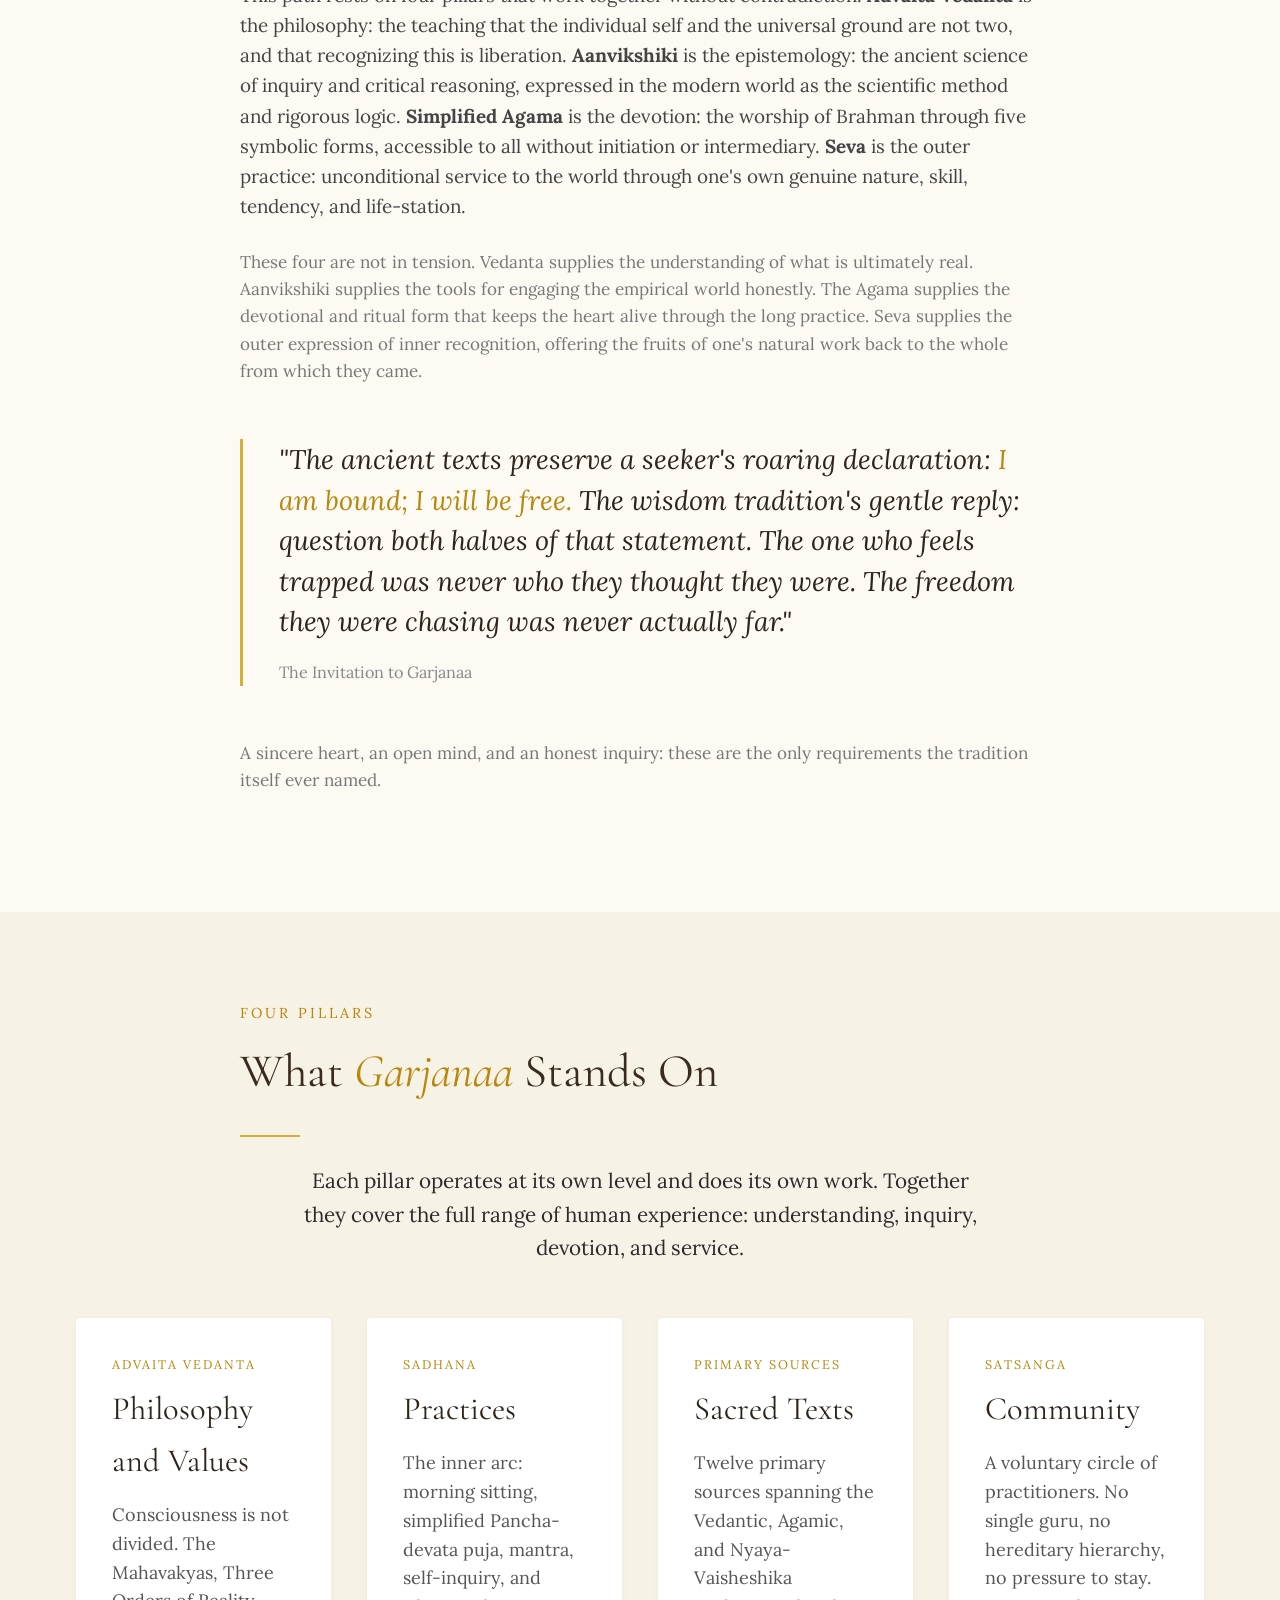
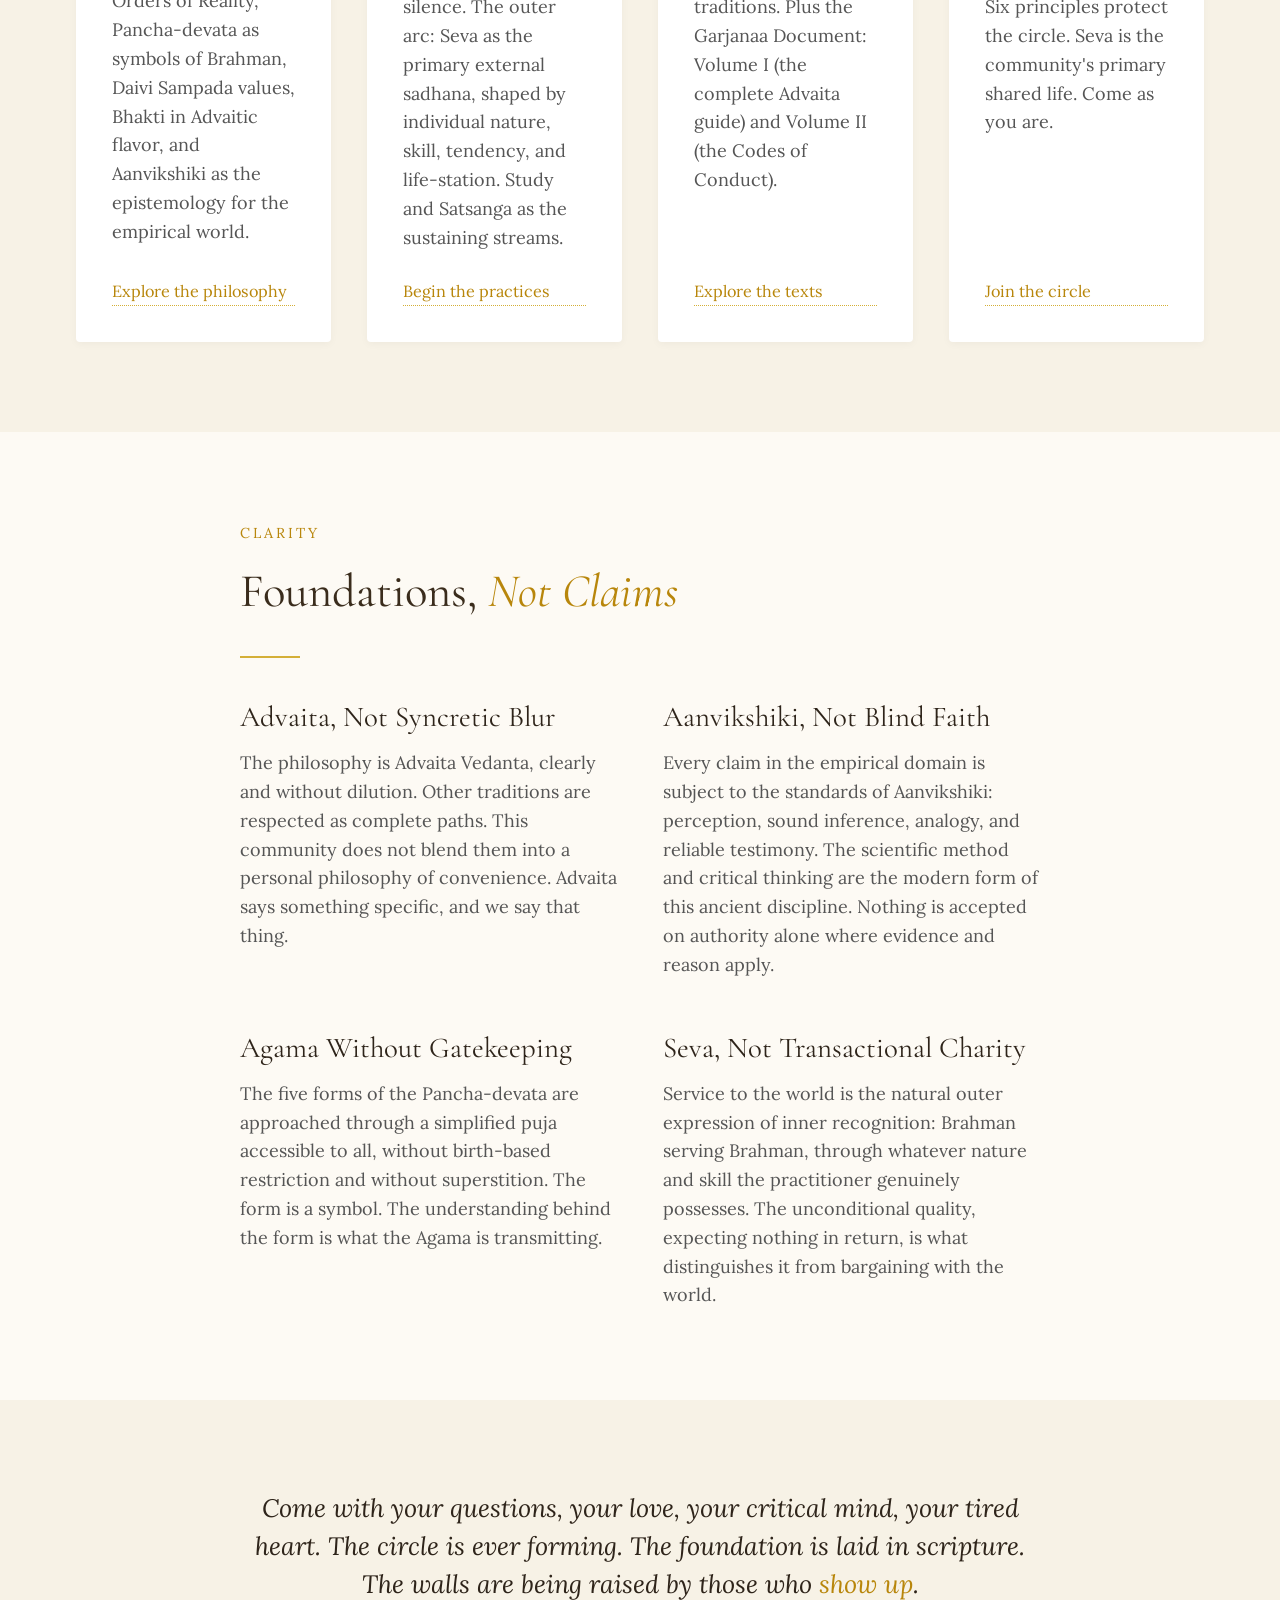
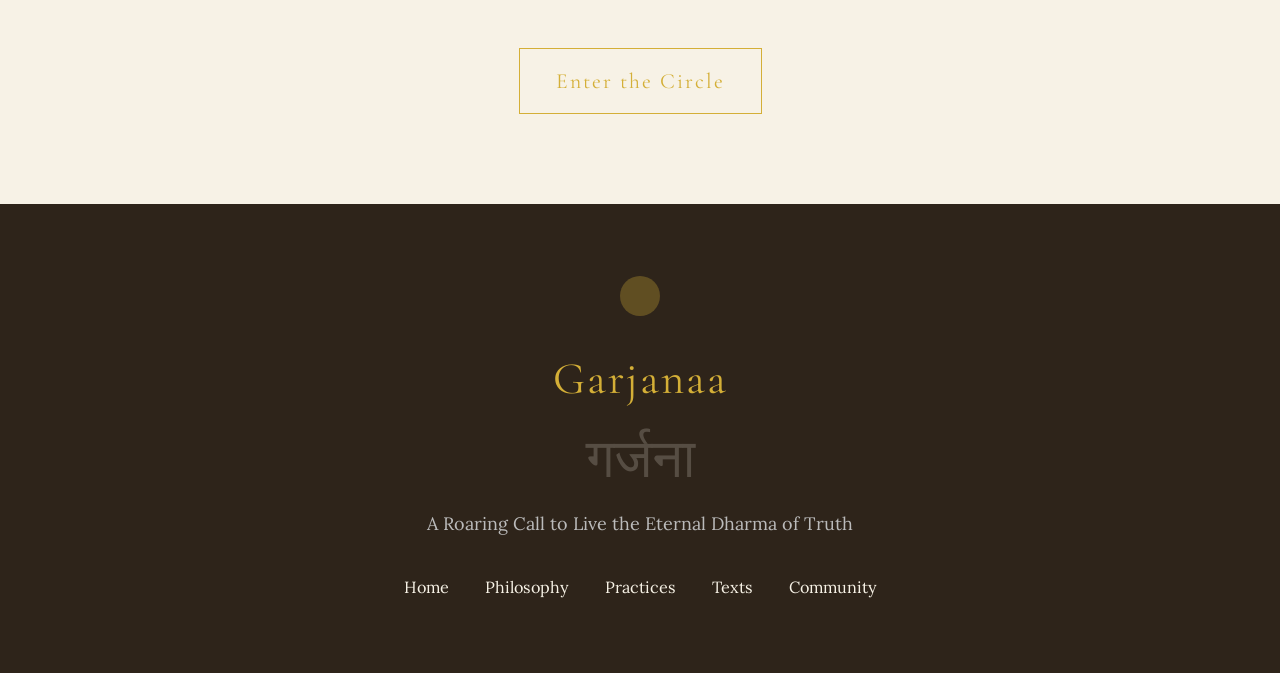
==== commit 3b406a0b: "Update index.html" ====
--- a/index.html
+++ b/index.html
@@ -3,32 +3,21 @@
 <head>
   <meta charset="UTF-8">
   <meta name="viewport" content="width=device-width, initial-scale=1.0">
-  <title>Garjanaa — A Roaring Call to Live the Eternal Dharma of Truth</title>
-  <meta name="description" content="Garjanaa is a community of seekers building a home for those drawn to Advaita Vedanta and Sanatana Dharma who have no traditional institutional path.">
+  <title>Garjanaa: A Roaring Call to Live the Eternal Dharma of Truth</title>
   <link rel="preconnect" href="https://fonts.googleapis.com">
   <link rel="preconnect" href="https://fonts.gstatic.com" crossorigin>
   <link href="https://fonts.googleapis.com/css2?family=Cormorant+Garamond:ital,wght@0,300;0,400;0,500;0,600;0,700;1,300;1,400;1,500;1,600&family=Lora:ital,wght@0,400;0,500;1,400&display=swap" rel="stylesheet">
   <link rel="stylesheet" href="style.css">
 </head>
 <body>
-
-<nav class="nav" role="navigation">
-  <a href="index.html" class="nav-mark">Garjanaa</a>
-  <ul class="nav-links">
-    <li><a href="index.html" class="current">Home</a></li>
-    <li><a href="philosophy.html">Philosophy</a></li>
-    <li><a href="practices.html">Practices</a></li>
-    <li><a href="texts.html">Texts</a></li>
-    <li><a href="community.html">Community</a></li>
-  </ul>
-</nav>
+<nav class="nav" role="navigation"><a href="index.html" class="nav-mark">Garjanaa</a><ul class="nav-links"><li><a href="index.html" class="current">Home</a></li><li><a href="philosophy.html">Philosophy</a></li><li><a href="practices.html">Practices</a></li><li><a href="texts.html">Texts</a></li><li><a href="community.html">Community</a></li></ul></nav>
 
 <header class="hero">
   <div class="hero-content">
     <span class="hero-deva" aria-hidden="true">&#2327;&#2352;&#2381;&#2332;&#2344;&#2366;</span>
-    <img src="garjanaa-lamp.png" alt="Garjanaa lamp" style="width:600px; margin-bottom:1.5rem;">
+    <img src="garjanaa-lamp.png" alt="Garjanaa lamp" style="width:600px;margin-bottom:1.5rem;">
     <h1 class="hero-h1">GAR<span class="g">J</span>ANAA</h1>
-    <p class="hero-tag">A roaring call to live the eternal dharma of truth, for all consciousness capable of inquiry, sincerity, and sustained practice.</p>
+    <p class="hero-tag">A roaring call to live the eternal dharma of truth, for all who come with a sincere heart, an open mind, and a willingness to serve.</p>
     <a href="#invitation" class="hero-cta">Enter the Circle</a>
   </div>
   <div class="hero-scroll" aria-hidden="true">Scroll</div>
@@ -37,51 +26,49 @@
 <section id="invitation" class="sec sec--surface">
   <div class="inner">
     <span class="eyebrow">The Invitation</span>
-    <h2 class="sec-h2">A Spiritual Home for <em>Seekers</em><br>Who Have None</h2>
+    <h2 class="sec-h2">A Home for <em>Seekers</em> Who Have None</h2>
     <div class="rule"></div>
-    <p class="body-p">Here is what this path offers: a way of life built on clear reasoning, honest practice, and the ancient teaching that the deepest happiness is not earned through accumulation but recognized through inquiry. If you are drawn to a community where people ask the deepest questions together, where clear thinking and heartfelt universal love go hand in hand, and where no one asks you to switch off your reason, this invitation is for you.</p>
-    <p class="body-p muted">This is a call to build together. The foundations are being laid from ancient texts of profound wisdom. We are looking for hands and hearts willing to shape a community that rises from honest practice: a home for seekers who have none, a spiritual family for those drawn to the Vedantic tradition but without a traditional community.</p>
-
+    <p class="body-p">This path rests on four pillars that work together without contradiction. <strong>Advaita Vedanta</strong> is the philosophy: the teaching that the individual self and the universal ground are not two, and that recognizing this is liberation. <strong>Aanvikshiki</strong> is the epistemology: the ancient science of inquiry and critical reasoning, expressed in the modern world as the scientific method and rigorous logic. <strong>Simplified Agama</strong> is the devotion: the worship of Brahman through five symbolic forms, accessible to all without initiation or intermediary. <strong>Seva</strong> is the outer practice: unconditional service to the world through one's own genuine nature, skill, tendency, and life-station.</p>
+    <p class="body-p muted">These four are not in tension. Vedanta supplies the understanding of what is ultimately real. Aanvikshiki supplies the tools for engaging the empirical world honestly. The Agama supplies the devotional and ritual form that keeps the heart alive through the long practice. Seva supplies the outer expression of inner recognition, offering the fruits of one's natural work back to the whole from which they came.</p>
     <div class="pull">
-      <blockquote>&ldquo;The ancient texts preserve a seeker&rsquo;s roaring declaration: <em>I am bound; I will be free.</em> The wisdom tradition&rsquo;s gentle reply: question both halves of that statement. The one who feels trapped was never who they thought they were. The freedom they were chasing was never actually far.&rdquo;</blockquote>
+      <blockquote>"The ancient texts preserve a seeker's roaring declaration: <em>I am bound; I will be free.</em> The wisdom tradition's gentle reply: question both halves of that statement. The one who feels trapped was never who they thought they were. The freedom they were chasing was never actually far."</blockquote>
       <cite>The Invitation to Garjanaa</cite>
     </div>
-
-    <p class="body-p muted">You are invited to explore one of the world&rsquo;s most profound wisdom traditions as a living map of the inner journey. A sincere heart, an open mind, and an honest inquiry: these are the only requirements the tradition itself ever named.</p>
+    <p class="body-p muted">A sincere heart, an open mind, and an honest inquiry: these are the only requirements the tradition itself ever named.</p>
   </div>
 </section>
 
 <section class="sec sec--deep">
   <div class="inner">
-    <span class="eyebrow">Our Mission</span>
-    <h2 class="sec-h2">What <em>Garjanaa</em> Is</h2>
+    <span class="eyebrow">Four Pillars</span>
+    <h2 class="sec-h2">What <em>Garjanaa</em> Stands On</h2>
     <div class="rule"></div>
-    <p class="sec-intro">A voluntary and philosophically grounded entry into the living heart of Hindu wisdom, particularly the Advaita tradition, for all who are sincerely drawn to its teachings and ideals. Deep spiritual practice requires no special eligibility beyond a sincere quest for truth.</p>
+    <p class="sec-intro">Each pillar operates at its own level and does its own work. Together they cover the full range of human experience: understanding, inquiry, devotion, and service.</p>
   </div>
   <div class="inner--wide">
     <div class="sec-cards">
       <a href="philosophy.html" class="sec-card">
         <div class="sc-ey">Advaita Vedanta</div>
-        <div class="sc-title">Philosophy &amp; Values</div>
-        <div class="sc-desc">The foundational teaching that consciousness is not divided: the Mah&#257;v&#257;kyas, Three Orders of Reality, Four Paths to Liberation, and the complete values tradition from the G&#299;t&#257;, Upanishads, and Yoga V&#257;si&#7779;&#7789;ha.</div>
+        <div class="sc-title">Philosophy and Values</div>
+        <div class="sc-desc">Consciousness is not divided. The Mahavakyas, Three Orders of Reality, Pancha-devata as symbols of Brahman, Daivi Sampada values, Bhakti in Advaitic flavor, and Aanvikshiki as the epistemology for the empirical world.</div>
         <span class="sc-link">Explore the philosophy</span>
       </a>
       <a href="practices.html" class="sec-card">
-        <div class="sc-ey">The Living Path</div>
+        <div class="sc-ey">Sadhana</div>
         <div class="sc-title">Practices</div>
-        <div class="sc-desc">Self-inquiry, the witness attitude, mantra, devotion, study, and service, drawn directly from the Yoga V&#257;si&#7779;&#7789;ha, Trip&#363;r&#257; Rahasya, and Mah&#257;nirv&#257;&#7751;a Tantra, plus the Seven Stages of Awakening.</div>
+        <div class="sc-desc">The inner arc: morning sitting, simplified Pancha-devata puja, mantra, self-inquiry, and silence. The outer arc: Seva as the primary external sadhana, shaped by individual nature, skill, tendency, and life-station. Study and Satsanga as the sustaining streams.</div>
         <span class="sc-link">Begin the practices</span>
       </a>
       <a href="texts.html" class="sec-card">
         <div class="sc-ey">Primary Sources</div>
         <div class="sc-title">Sacred Texts</div>
-        <div class="sc-desc">The twelve named texts we draw from: the Bhagavad G&#299;t&#257;, Yoga V&#257;si&#7779;&#7789;ha, Upanishads, R&#257;m&#257;ya&#7751;a, Mah&#257;bh&#257;rata, Bh&#257;gavatam, A&#7779;&#7789;&#257;vakra G&#299;t&#257;, with descriptions and guidance on where to begin, plus the complete Garjanaa Document.</div>
+        <div class="sc-desc">Twelve primary sources spanning the Vedantic, Agamic, and Nyaya-Vaisheshika traditions. Plus the Garjanaa Document: Volume I (the complete Advaita guide) and Volume II (the Codes of Conduct).</div>
         <span class="sc-link">Explore the texts</span>
       </a>
       <a href="community.html" class="sec-card">
-        <div class="sc-ey">Satsa&#7749;ga</div>
+        <div class="sc-ey">Satsanga</div>
         <div class="sc-title">Community</div>
-        <div class="sc-desc">Who this circle is for, what community looks like in practice, the six principles that protect it, and how to reach out. Come with your questions, your critical mind, and your tired heart.</div>
+        <div class="sc-desc">A voluntary circle of practitioners. No single guru, no hereditary hierarchy, no pressure to stay. Six principles protect the circle. Seva is the community's primary shared life. Come as you are.</div>
         <span class="sc-link">Join the circle</span>
       </a>
     </div>
@@ -95,20 +82,20 @@
     <div class="rule"></div>
     <div class="not-grid">
       <div class="not-item">
-        <div class="not-title">A Home, Not a Reform Movement</div>
-        <div class="not-desc">This circle stands alongside the ancient communities that have preserved this wisdom for millennia. It serves those who have a genuine calling but no traditional home, without competing with or positioning itself against any existing path.</div>
+        <div class="not-title">Advaita, Not Syncretic Blur</div>
+        <div class="not-desc">The philosophy is Advaita Vedanta, clearly and without dilution. Other traditions are respected as complete paths. This community does not blend them into a personal philosophy of convenience. Advaita says something specific, and we say that thing.</div>
       </div>
       <div class="not-item">
-        <div class="not-title">Students of Old Texts, Not Prophets of New Ones</div>
-        <div class="not-desc">Students of texts thousands of years old, building together on a shared foundation. The teaching is not new. The application to lives lived without a traditional community is what this circle makes possible.</div>
+        <div class="not-title">Aanvikshiki, Not Blind Faith</div>
+        <div class="not-desc">Every claim in the empirical domain is subject to the standards of Aanvikshiki: perception, sound inference, analogy, and reliable testimony. The scientific method and critical thinking are the modern form of this ancient discipline. Nothing is accepted on authority alone where evidence and reason apply.</div>
       </div>
       <div class="not-item">
-        <div class="not-title">Real Practice, Not Sold Shortcuts</div>
-        <div class="not-desc">The tradition offers maps, not shortcuts. The path described in these ancient sources asks something real: steady practice, honest self-examination, a willingness to question what you assumed you knew.</div>
+        <div class="not-title">Agama Without Gatekeeping</div>
+        <div class="not-desc">The five forms of the Pancha-devata are approached through a simplified puja accessible to all, without birth-based restriction and without superstition. The form is a symbol. The understanding behind the form is what the Agama is transmitting.</div>
       </div>
       <div class="not-item">
-        <div class="not-title">The Texts Are the Teacher</div>
-        <div class="not-desc">No single guru whose word is final. The real teacher is the wisdom in the texts, tested in the fire of honest inquiry and the reflection of a trusted community. Every claim in this circle answers to the Threefold Test: scripture, reason, and direct experience.</div>
+        <div class="not-title">Seva, Not Transactional Charity</div>
+        <div class="not-desc">Service to the world is the natural outer expression of inner recognition: Brahman serving Brahman, through whatever nature and skill the practitioner genuinely possesses. The unconditional quality, expecting nothing in return, is what distinguishes it from bargaining with the world.</div>
       </div>
     </div>
   </div>
@@ -116,7 +103,7 @@
 
 <section class="sec sec--deep" style="text-align:center;">
   <div class="inner">
-    <div class="closing-q">Come with your questions, your universal love, your critical mind, your tired heart. The circle is ever forming. The foundation is laid in scripture. The walls are being raised by those who <em>show up</em>.</div>
+    <div class="closing-q">Come with your questions, your love, your critical mind, your tired heart. The circle is ever forming. The foundation is laid in scripture. The walls are being raised by those who <em>show up</em>.</div>
     <a href="community.html" class="hero-cta">Enter the Circle</a>
   </div>
 </section>
@@ -126,7 +113,6 @@
   <div class="ft-mark">Garjanaa</div>
   <div class="ft-deva" aria-hidden="true">&#2327;&#2352;&#2381;&#2332;&#2344;&#2366;</div>
   <div class="ft-tag">A Roaring Call to Live the Eternal Dharma of Truth</div>
-  <div class="ft-quote">&ldquo;The lamp in our circle is the &#256;tman, shining equally in all. The texts are our blueprint. The practices are our tools. The community is our shared work.&rdquo;</div>
   <nav class="ft-nav">
     <a href="index.html">Home</a>
     <a href="philosophy.html">Philosophy</a>
@@ -135,6 +121,5 @@
     <a href="community.html">Community</a>
   </nav>
 </footer>
-
 </body>
 </html>
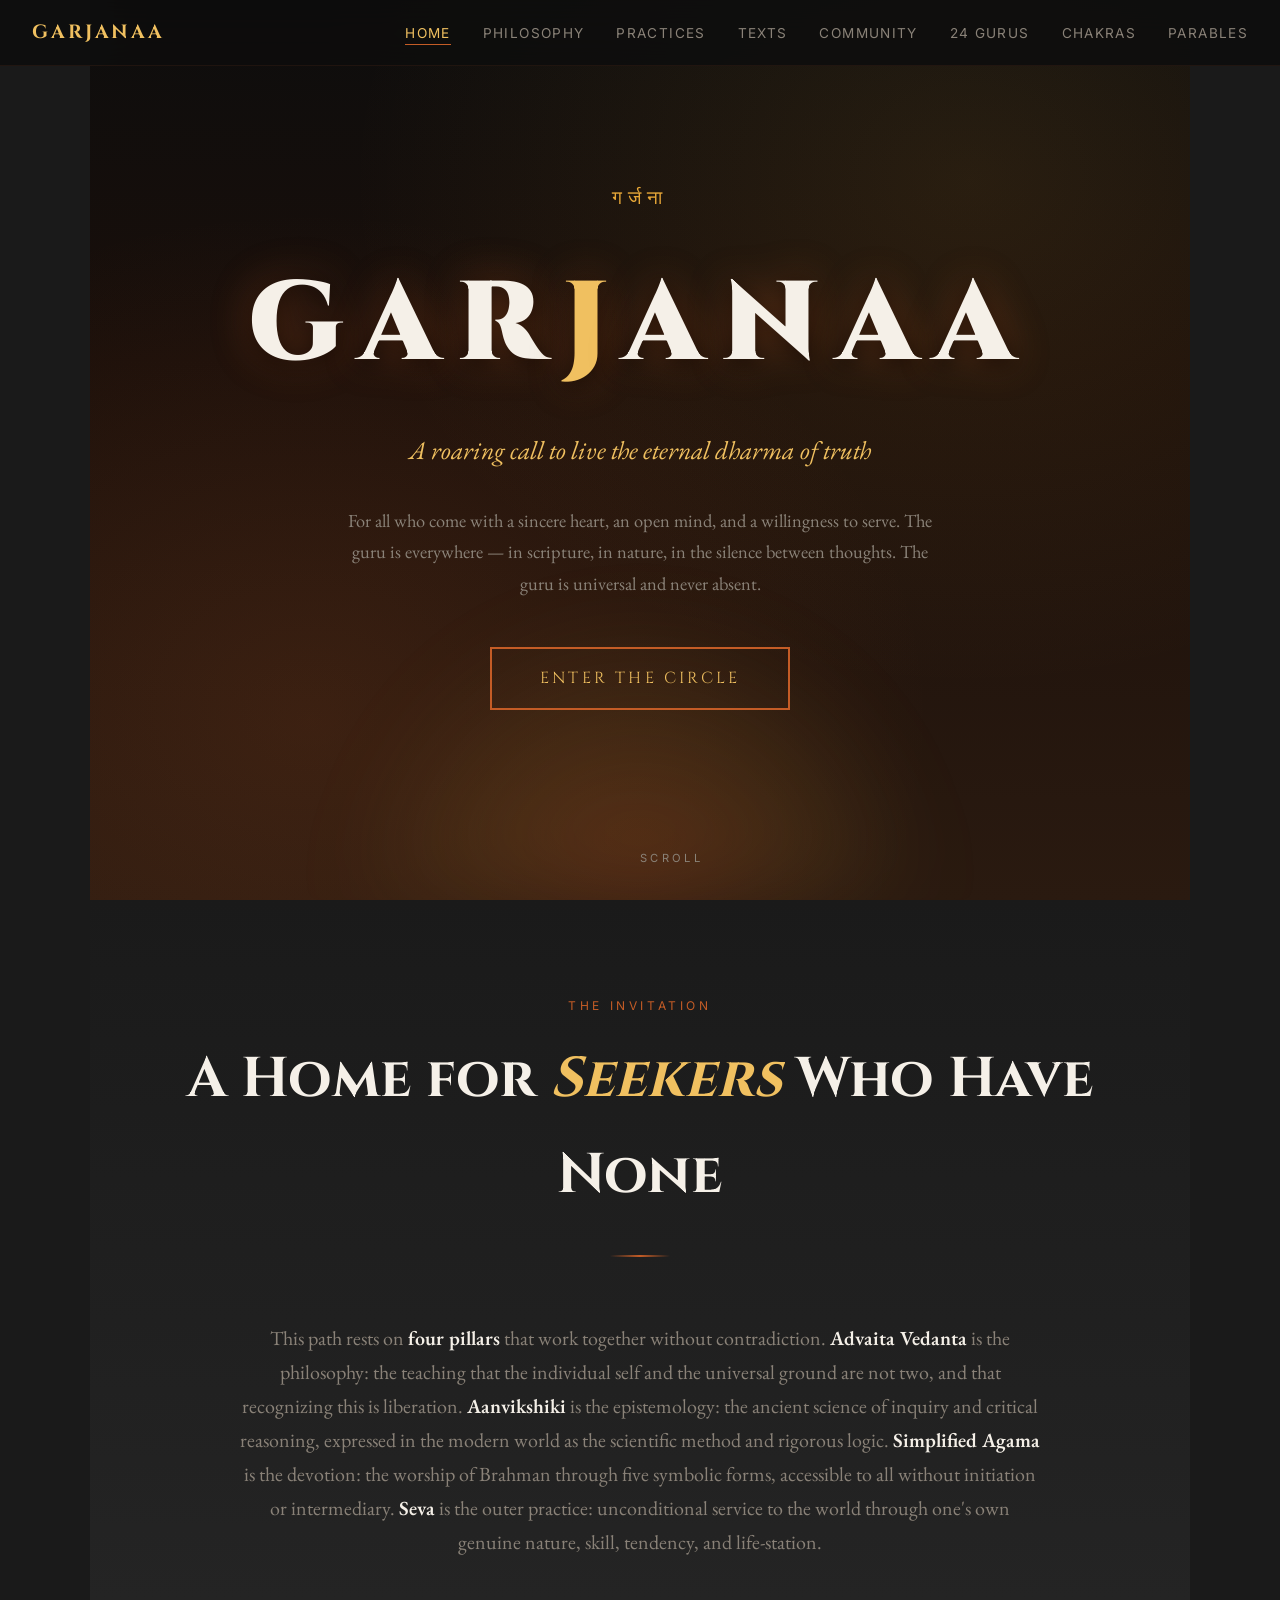
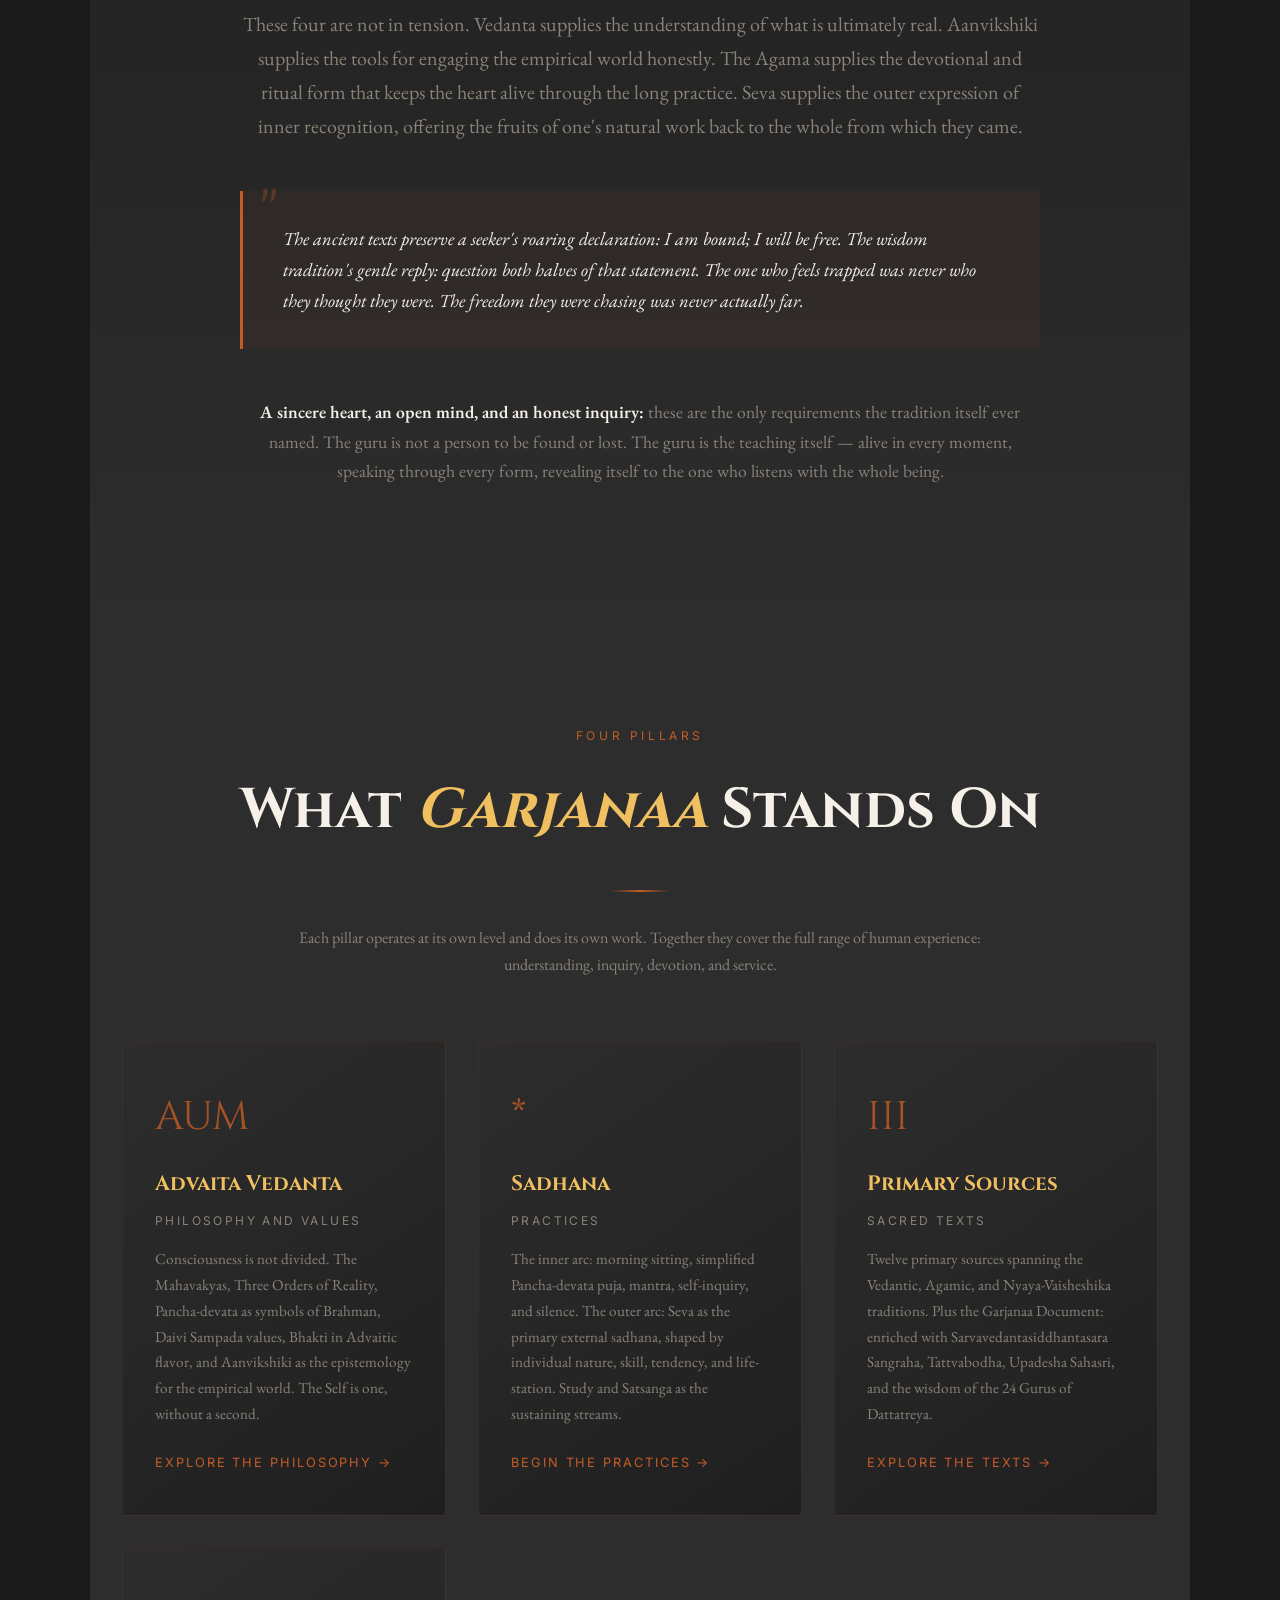
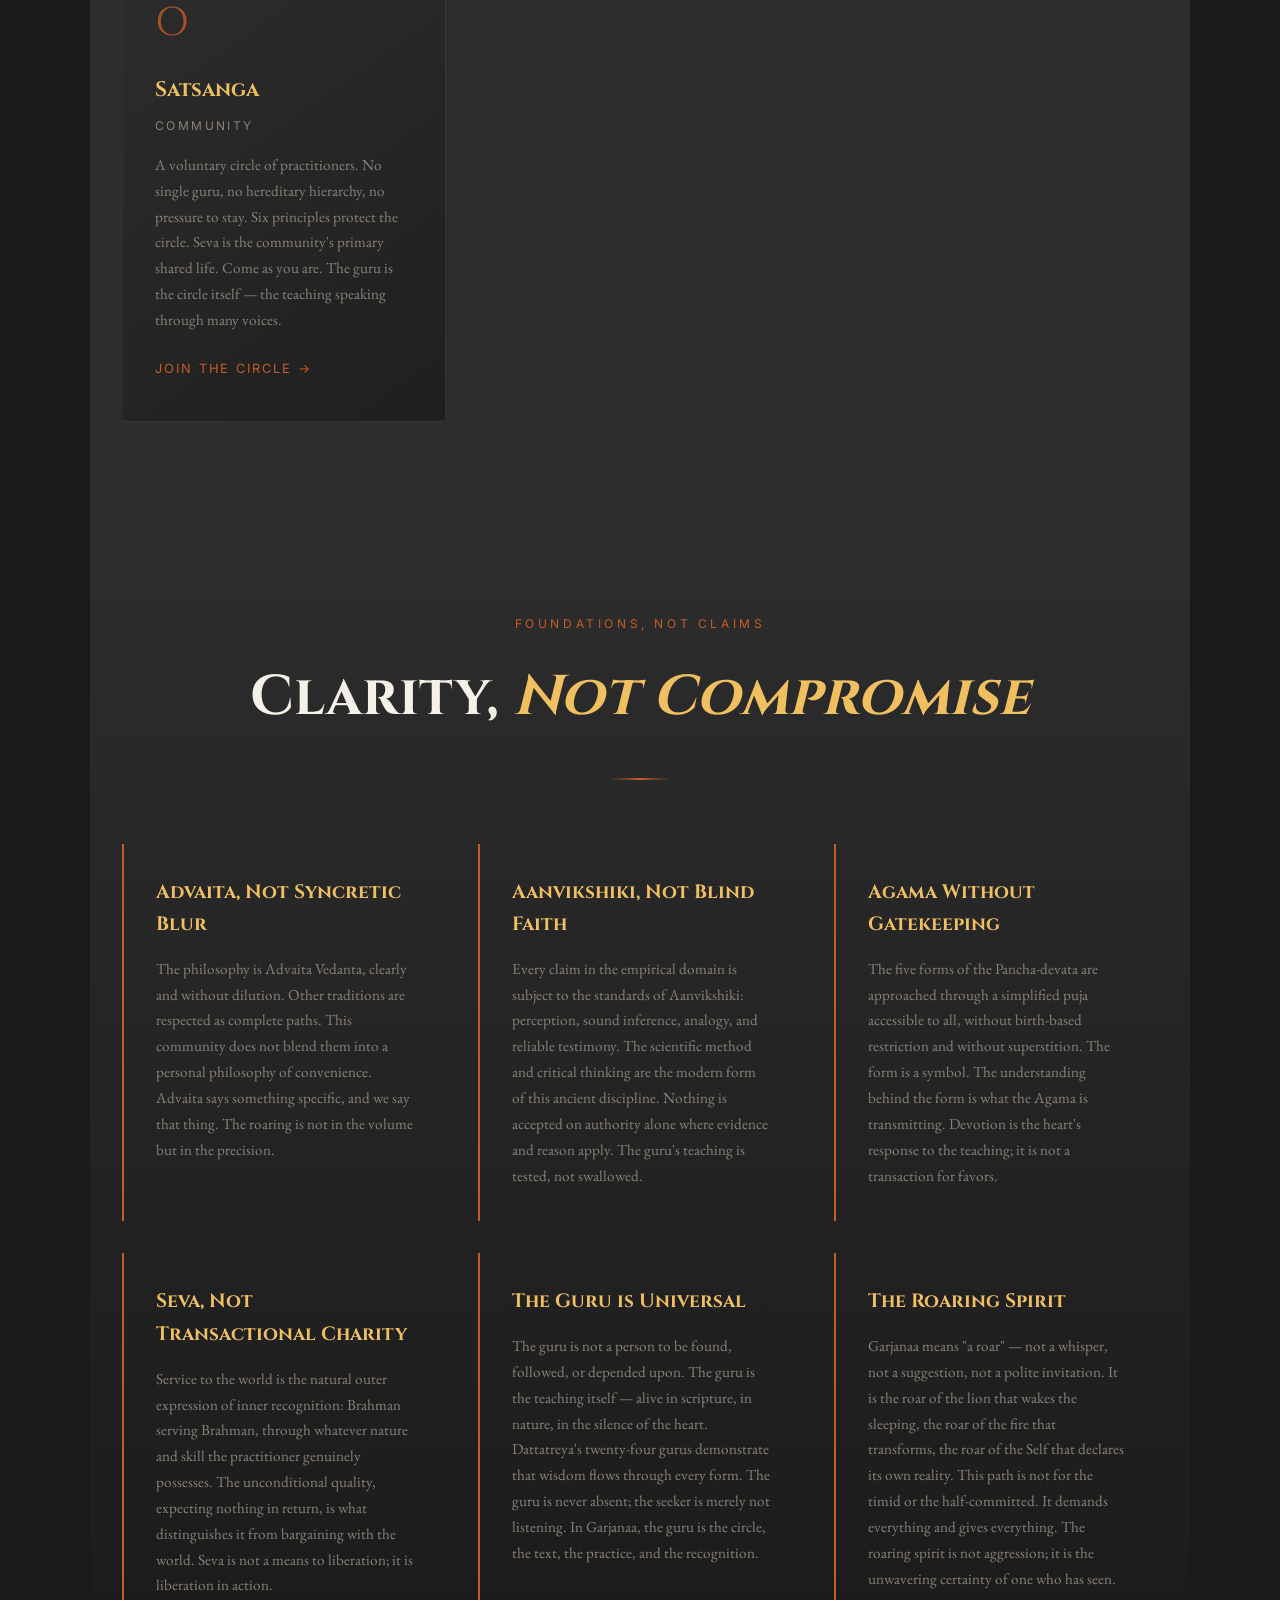
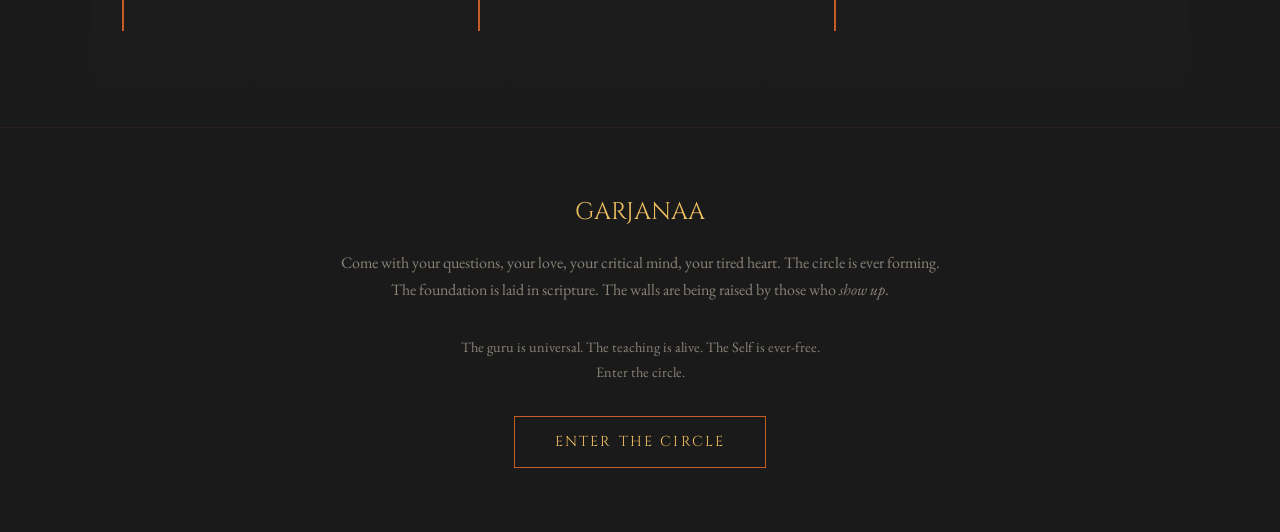
==== commit 4067a6a5: "Update index.html" ====
--- a/index.html
+++ b/index.html
@@ -1,125 +1,144 @@
 <!DOCTYPE html>
 <html lang="en">
 <head>
-  <meta charset="UTF-8">
-  <meta name="viewport" content="width=device-width, initial-scale=1.0">
-  <title>Garjanaa: A Roaring Call to Live the Eternal Dharma of Truth</title>
-  <link rel="preconnect" href="https://fonts.googleapis.com">
-  <link rel="preconnect" href="https://fonts.gstatic.com" crossorigin>
-  <link href="https://fonts.googleapis.com/css2?family=Cormorant+Garamond:ital,wght@0,300;0,400;0,500;0,600;0,700;1,300;1,400;1,500;1,600&family=Lora:ital,wght@0,400;0,500;1,400&display=swap" rel="stylesheet">
-  <link rel="stylesheet" href="style.css">
+<meta charset="UTF-8">
+<meta name="viewport" content="width=device-width, initial-scale=1.0">
+<title>GARJANAA — A Roaring Call to Live the Eternal Dharma of Truth</title>
+<link rel="preconnect" href="https://fonts.googleapis.com">
+<link href="https://fonts.googleapis.com/css2?family=Cinzel:wght@400;700;900&family=EB+Garamond:ital,wght@0,400;0,600;1,400&family=Inter:wght@300;400;500;600&display=swap" rel="stylesheet">
+<link rel="stylesheet" href="style.css">
+<base target="_blank">
 </head>
 <body>
-<nav class="nav" role="navigation"><a href="index.html" class="nav-mark">Garjanaa</a><ul class="nav-links"><li><a href="index.html" class="current">Home</a></li><li><a href="philosophy.html">Philosophy</a></li><li><a href="practices.html">Practices</a></li><li><a href="texts.html">Texts</a></li><li><a href="community.html">Community</a></li></ul></nav>
 
-<header class="hero">
-  <div class="hero-content">
-    <span class="hero-deva" aria-hidden="true">&#2327;&#2352;&#2381;&#2332;&#2344;&#2366;</span>
-    <img src="garjanaa-lamp.png" alt="Garjanaa lamp" style="width:600px;margin-bottom:1.5rem;">
-    <h1 class="hero-h1">GAR<span class="g">J</span>ANAA</h1>
-    <p class="hero-tag">A roaring call to live the eternal dharma of truth, for all who come with a sincere heart, an open mind, and a willingness to serve.</p>
-    <a href="#invitation" class="hero-cta">Enter the Circle</a>
-  </div>
-  <div class="hero-scroll" aria-hidden="true">Scroll</div>
-</header>
+<nav id="navbar">
+<div class="nav-inner">
+<a href="index.html" class="nav-logo">GARJANAA</a>
+<ul class="nav-links">
+<li><a href="index.html" class="current">Home</a></li>
+<li><a href="philosophy.html">Philosophy</a></li>
+<li><a href="practices.html">Practices</a></li>
+<li><a href="texts.html">Texts</a></li>
+<li><a href="community.html">Community</a></li>
+<li><a href="gurus.html">24 Gurus</a></li>
+<li><a href="chakras.html">Chakras</a></li>
+<li><a href="parables.html">Parables</a></li>
+</ul>
+</div>
+</nav>
 
-<section id="invitation" class="sec sec--surface">
-  <div class="inner">
-    <span class="eyebrow">The Invitation</span>
-    <h2 class="sec-h2">A Home for <em>Seekers</em> Who Have None</h2>
-    <div class="rule"></div>
-    <p class="body-p">This path rests on four pillars that work together without contradiction. <strong>Advaita Vedanta</strong> is the philosophy: the teaching that the individual self and the universal ground are not two, and that recognizing this is liberation. <strong>Aanvikshiki</strong> is the epistemology: the ancient science of inquiry and critical reasoning, expressed in the modern world as the scientific method and rigorous logic. <strong>Simplified Agama</strong> is the devotion: the worship of Brahman through five symbolic forms, accessible to all without initiation or intermediary. <strong>Seva</strong> is the outer practice: unconditional service to the world through one's own genuine nature, skill, tendency, and life-station.</p>
-    <p class="body-p muted">These four are not in tension. Vedanta supplies the understanding of what is ultimately real. Aanvikshiki supplies the tools for engaging the empirical world honestly. The Agama supplies the devotional and ritual form that keeps the heart alive through the long practice. Seva supplies the outer expression of inner recognition, offering the fruits of one's natural work back to the whole from which they came.</p>
-    <div class="pull">
-      <blockquote>"The ancient texts preserve a seeker's roaring declaration: <em>I am bound; I will be free.</em> The wisdom tradition's gentle reply: question both halves of that statement. The one who feels trapped was never who they thought they were. The freedom they were chasing was never actually far."</blockquote>
-      <cite>The Invitation to Garjanaa</cite>
-    </div>
-    <p class="body-p muted">A sincere heart, an open mind, and an honest inquiry: these are the only requirements the tradition itself ever named.</p>
-  </div>
+<section class="hero">
+<div class="hero-flame"></div>
+<div class="hero-content">
+<span class="hero-deva">&#2327;&#2352;&#2381;&#2332;&#2344;&#2366;</span>
+<h1 class="hero-title">GAR<span class="g">J</span>ANAA</h1>
+<p class="hero-subtitle">A roaring call to live the eternal dharma of truth</p>
+<p class="hero-desc">For all who come with a sincere heart, an open mind, and a willingness to serve. The guru is everywhere &mdash; in scripture, in nature, in the silence between thoughts. The guru is universal and never absent.</p>
+<a href="#invitation" class="hero-cta">Enter the Circle</a>
+</div>
+<div class="hero-scroll">Scroll</div>
 </section>
 
-<section class="sec sec--deep">
-  <div class="inner">
-    <span class="eyebrow">Four Pillars</span>
-    <h2 class="sec-h2">What <em>Garjanaa</em> Stands On</h2>
-    <div class="rule"></div>
-    <p class="sec-intro">Each pillar operates at its own level and does its own work. Together they cover the full range of human experience: understanding, inquiry, devotion, and service.</p>
-  </div>
-  <div class="inner--wide">
-    <div class="sec-cards">
-      <a href="philosophy.html" class="sec-card">
-        <div class="sc-ey">Advaita Vedanta</div>
-        <div class="sc-title">Philosophy and Values</div>
-        <div class="sc-desc">Consciousness is not divided. The Mahavakyas, Three Orders of Reality, Pancha-devata as symbols of Brahman, Daivi Sampada values, Bhakti in Advaitic flavor, and Aanvikshiki as the epistemology for the empirical world.</div>
-        <span class="sc-link">Explore the philosophy</span>
-      </a>
-      <a href="practices.html" class="sec-card">
-        <div class="sc-ey">Sadhana</div>
-        <div class="sc-title">Practices</div>
-        <div class="sc-desc">The inner arc: morning sitting, simplified Pancha-devata puja, mantra, self-inquiry, and silence. The outer arc: Seva as the primary external sadhana, shaped by individual nature, skill, tendency, and life-station. Study and Satsanga as the sustaining streams.</div>
-        <span class="sc-link">Begin the practices</span>
-      </a>
-      <a href="texts.html" class="sec-card">
-        <div class="sc-ey">Primary Sources</div>
-        <div class="sc-title">Sacred Texts</div>
-        <div class="sc-desc">Twelve primary sources spanning the Vedantic, Agamic, and Nyaya-Vaisheshika traditions. Plus the Garjanaa Document: Volume I (the complete Advaita guide) and Volume II (the Codes of Conduct).</div>
-        <span class="sc-link">Explore the texts</span>
-      </a>
-      <a href="community.html" class="sec-card">
-        <div class="sc-ey">Satsanga</div>
-        <div class="sc-title">Community</div>
-        <div class="sc-desc">A voluntary circle of practitioners. No single guru, no hereditary hierarchy, no pressure to stay. Six principles protect the circle. Seva is the community's primary shared life. Come as you are.</div>
-        <span class="sc-link">Join the circle</span>
-      </a>
-    </div>
-  </div>
+<section class="invitation" id="invitation">
+<div class="section-header fade-in">
+<p class="section-label">The Invitation</p>
+<h2 class="section-title">A Home for <em>Seekers</em> Who Have None</h2>
+<div class="section-divider"></div>
+</div>
+<div class="invitation-text fade-in">
+<p>This path rests on <strong>four pillars</strong> that work together without contradiction. <strong>Advaita Vedanta</strong> is the philosophy: the teaching that the individual self and the universal ground are not two, and that recognizing this is liberation. <strong>Aanvikshiki</strong> is the epistemology: the ancient science of inquiry and critical reasoning, expressed in the modern world as the scientific method and rigorous logic. <strong>Simplified Agama</strong> is the devotion: the worship of Brahman through five symbolic forms, accessible to all without initiation or intermediary. <strong>Seva</strong> is the outer practice: unconditional service to the world through one's own genuine nature, skill, tendency, and life-station.</p>
+</div>
+<div class="invitation-text fade-in">
+<p>These four are not in tension. Vedanta supplies the understanding of what is ultimately real. Aanvikshiki supplies the tools for engaging the empirical world honestly. The Agama supplies the devotional and ritual form that keeps the heart alive through the long practice. Seva supplies the outer expression of inner recognition, offering the fruits of one's natural work back to the whole from which they came.</p>
+</div>
+<div class="quote-block fade-in">
+<p>The ancient texts preserve a seeker's roaring declaration: <em>I am bound; I will be free.</em> The wisdom tradition's gentle reply: question both halves of that statement. The one who feels trapped was never who they thought they were. The freedom they were chasing was never actually far.</p>
+</div>
+<div class="invitation-text fade-in" style="margin-top: 3rem;">
+<p style="font-size: 1.1rem;"><strong>A sincere heart, an open mind, and an honest inquiry:</strong> these are the only requirements the tradition itself ever named. The guru is not a person to be found or lost. The guru is the teaching itself &mdash; alive in every moment, speaking through every form, revealing itself to the one who listens with the whole being.</p>
+</div>
 </section>
 
-<section class="sec sec--surface">
-  <div class="inner">
-    <span class="eyebrow">Clarity</span>
-    <h2 class="sec-h2">Foundations, <em>Not Claims</em></h2>
-    <div class="rule"></div>
-    <div class="not-grid">
-      <div class="not-item">
-        <div class="not-title">Advaita, Not Syncretic Blur</div>
-        <div class="not-desc">The philosophy is Advaita Vedanta, clearly and without dilution. Other traditions are respected as complete paths. This community does not blend them into a personal philosophy of convenience. Advaita says something specific, and we say that thing.</div>
-      </div>
-      <div class="not-item">
-        <div class="not-title">Aanvikshiki, Not Blind Faith</div>
-        <div class="not-desc">Every claim in the empirical domain is subject to the standards of Aanvikshiki: perception, sound inference, analogy, and reliable testimony. The scientific method and critical thinking are the modern form of this ancient discipline. Nothing is accepted on authority alone where evidence and reason apply.</div>
-      </div>
-      <div class="not-item">
-        <div class="not-title">Agama Without Gatekeeping</div>
-        <div class="not-desc">The five forms of the Pancha-devata are approached through a simplified puja accessible to all, without birth-based restriction and without superstition. The form is a symbol. The understanding behind the form is what the Agama is transmitting.</div>
-      </div>
-      <div class="not-item">
-        <div class="not-title">Seva, Not Transactional Charity</div>
-        <div class="not-desc">Service to the world is the natural outer expression of inner recognition: Brahman serving Brahman, through whatever nature and skill the practitioner genuinely possesses. The unconditional quality, expecting nothing in return, is what distinguishes it from bargaining with the world.</div>
-      </div>
-    </div>
-  </div>
+<section class="pillars" id="pillars">
+<div class="section-header fade-in">
+<p class="section-label">Four Pillars</p>
+<h2 class="section-title">What <em>Garjanaa</em> Stands On</h2>
+<div class="section-divider"></div>
+<p style="color: var(--stone); max-width: 700px; margin: 0 auto;">Each pillar operates at its own level and does its own work. Together they cover the full range of human experience: understanding, inquiry, devotion, and service.</p>
+</div>
+<div class="pillars-grid">
+<div class="pillar-card fade-in">
+<div class="pillar-icon">AUM</div>
+<h3>Advaita Vedanta</h3>
+<p class="subtitle">Philosophy and Values</p>
+<p>Consciousness is not divided. The Mahavakyas, Three Orders of Reality, Pancha-devata as symbols of Brahman, Daivi Sampada values, Bhakti in Advaitic flavor, and Aanvikshiki as the epistemology for the empirical world. The Self is one, without a second.</p>
+<a href="philosophy.html">Explore the philosophy &rarr;</a>
+</div>
+<div class="pillar-card fade-in">
+<div class="pillar-icon">*</div>
+<h3>Sadhana</h3>
+<p class="subtitle">Practices</p>
+<p>The inner arc: morning sitting, simplified Pancha-devata puja, mantra, self-inquiry, and silence. The outer arc: Seva as the primary external sadhana, shaped by individual nature, skill, tendency, and life-station. Study and Satsanga as the sustaining streams.</p>
+<a href="practices.html">Begin the practices &rarr;</a>
+</div>
+<div class="pillar-card fade-in">
+<div class="pillar-icon">III</div>
+<h3>Primary Sources</h3>
+<p class="subtitle">Sacred Texts</p>
+<p>Twelve primary sources spanning the Vedantic, Agamic, and Nyaya-Vaisheshika traditions. Plus the Garjanaa Document: enriched with Sarvavedantasiddhantasara Sangraha, Tattvabodha, Upadesha Sahasri, and the wisdom of the 24 Gurus of Dattatreya.</p>
+<a href="texts.html">Explore the texts &rarr;</a>
+</div>
+<div class="pillar-card fade-in">
+<div class="pillar-icon">O</div>
+<h3>Satsanga</h3>
+<p class="subtitle">Community</p>
+<p>A voluntary circle of practitioners. No single guru, no hereditary hierarchy, no pressure to stay. Six principles protect the circle. Seva is the community's primary shared life. Come as you are. The guru is the circle itself &mdash; the teaching speaking through many voices.</p>
+<a href="community.html">Join the circle &rarr;</a>
+</div>
+</div>
 </section>
 
-<section class="sec sec--deep" style="text-align:center;">
-  <div class="inner">
-    <div class="closing-q">Come with your questions, your love, your critical mind, your tired heart. The circle is ever forming. The foundation is laid in scripture. The walls are being raised by those who <em>show up</em>.</div>
-    <a href="community.html" class="hero-cta">Enter the Circle</a>
-  </div>
+<section class="clarity-section" id="clarity">
+<div class="section-header fade-in">
+<p class="section-label">Foundations, Not Claims</p>
+<h2 class="section-title">Clarity, <em>Not Compromise</em></h2>
+<div class="section-divider"></div>
+</div>
+<div class="clarity-grid">
+<div class="clarity-item fade-in">
+<h4>Advaita, Not Syncretic Blur</h4>
+<p>The philosophy is Advaita Vedanta, clearly and without dilution. Other traditions are respected as complete paths. This community does not blend them into a personal philosophy of convenience. Advaita says something specific, and we say that thing. The roaring is not in the volume but in the precision.</p>
+</div>
+<div class="clarity-item fade-in">
+<h4>Aanvikshiki, Not Blind Faith</h4>
+<p>Every claim in the empirical domain is subject to the standards of Aanvikshiki: perception, sound inference, analogy, and reliable testimony. The scientific method and critical thinking are the modern form of this ancient discipline. Nothing is accepted on authority alone where evidence and reason apply. The guru's teaching is tested, not swallowed.</p>
+</div>
+<div class="clarity-item fade-in">
+<h4>Agama Without Gatekeeping</h4>
+<p>The five forms of the Pancha-devata are approached through a simplified puja accessible to all, without birth-based restriction and without superstition. The form is a symbol. The understanding behind the form is what the Agama is transmitting. Devotion is the heart's response to the teaching; it is not a transaction for favors.</p>
+</div>
+<div class="clarity-item fade-in">
+<h4>Seva, Not Transactional Charity</h4>
+<p>Service to the world is the natural outer expression of inner recognition: Brahman serving Brahman, through whatever nature and skill the practitioner genuinely possesses. The unconditional quality, expecting nothing in return, is what distinguishes it from bargaining with the world. Seva is not a means to liberation; it is liberation in action.</p>
+</div>
+<div class="clarity-item fade-in">
+<h4>The Guru is Universal</h4>
+<p>The guru is not a person to be found, followed, or depended upon. The guru is the teaching itself &mdash; alive in scripture, in nature, in the silence of the heart. Dattatreya's twenty-four gurus demonstrate that wisdom flows through every form. The guru is never absent; the seeker is merely not listening. In Garjanaa, the guru is the circle, the text, the practice, and the recognition.</p>
+</div>
+<div class="clarity-item fade-in">
+<h4>The Roaring Spirit</h4>
+<p>Garjanaa means "a roar" &mdash; not a whisper, not a suggestion, not a polite invitation. It is the roar of the lion that wakes the sleeping, the roar of the fire that transforms, the roar of the Self that declares its own reality. This path is not for the timid or the half-committed. It demands everything and gives everything. The roaring spirit is not aggression; it is the unwavering certainty of one who has seen.</p>
+</div>
+</div>
 </section>
 
 <footer>
-  <div class="ft-lamp" aria-hidden="true"></div>
-  <div class="ft-mark">Garjanaa</div>
-  <div class="ft-deva" aria-hidden="true">&#2327;&#2352;&#2381;&#2332;&#2344;&#2366;</div>
-  <div class="ft-tag">A Roaring Call to Live the Eternal Dharma of Truth</div>
-  <nav class="ft-nav">
-    <a href="index.html">Home</a>
-    <a href="philosophy.html">Philosophy</a>
-    <a href="practices.html">Practices</a>
-    <a href="texts.html">Texts</a>
-    <a href="community.html">Community</a>
-  </nav>
+<div class="footer-title">GARJANAA</div>
+<p>Come with your questions, your love, your critical mind, your tired heart. The circle is ever forming. The foundation is laid in scripture. The walls are being raised by those who <em>show up</em>.</p>
+<p style="font-size: 0.9rem; color: var(--stone); margin-top: 2rem;">The guru is universal. The teaching is alive. The Self is ever-free.<br>Enter the circle.</p>
+<a href="index.html" class="footer-cta">Enter the Circle</a>
 </footer>
+
+<script src="main.js"></script>
 </body>
 </html>
--- a/style.css
+++ b/style.css
@@ -1,175 +1,614 @@
-/* === RESET & BASE === */
-*,*::before,*::after{box-sizing:border-box;margin:0;padding:0}
-html{scroll-behavior:smooth;font-size:18px}
-body{
-  font-family:'Lora','Georgia',serif;
-  color:#2b2b2b;
-  background:#fdfaf4;
-  line-height:1.6;
-  -webkit-font-smoothing:antialiased
-}
-
-/* === TYPOGRAPHY === */
-h1,h2,h3,.nav-mark,.sec-h2,.hero-h1,.hero-tag{
-  font-family:'Cormorant Garamond',serif;
-  font-weight:400;
-  color:#3a2c1c
-}
-h1{font-size:clamp(2.5rem,6vw,4.5rem)}
-h2{font-size:clamp(2rem,4vw,3rem)}
-h3{font-size:1.6rem}
-a{text-decoration:none;color:inherit}
-em{font-style:italic;color:#b8860b}
-
-/* === VARIABLES === */
-:root{
-  --gold:#b8860b;
-  --gold-dim:#d4af37;
-  --deep:#2e241a;
-  --surface:#fdfaf4;
-  --cream:#f7f2e6;
-}
-
-/* === NAV === */
-.nav{
-  display:flex;
-  justify-content:space-between;
-  align-items:center;
-  padding:1.2rem 2rem;
-  background:var(--deep);
-  color:var(--cream);
-  position:sticky;
-  top:0;
-  z-index:100;
-}
-.nav-mark{
-  font-size:1.8rem;
-  letter-spacing:1px;
-  color:var(--gold-dim);
-  font-weight:600;
-}
-.nav-links{display:flex;list-style:none;gap:2rem}
-.nav-links a{font-size:1rem;letter-spacing:0.5px;color:var(--cream);transition:color .2s}
-.nav-links a:hover,.nav-links a.current{color:var(--gold-dim);border-bottom:1px solid var(--gold-dim)}
-
-/* === HERO === */
-.hero{
-  min-height:100vh;
-  display:flex;
-  flex-direction:column;
-  justify-content:center;
-  align-items:center;
-  background:linear-gradient(180deg, #2e241a 0%, #3e3020 100%);
-  color:#fdfaf4;
-  text-align:center;
-  position:relative;
-  padding:2rem
-}
-.hero-content{margin-top:4rem}
-.hero-deva{
-  font-size:clamp(3rem,10vw,7rem);
-  color:var(--gold-dim);
-  opacity:0.5;
-  display:block;
-  line-height:1
-}
-.hero-h1{
-  font-size:clamp(4rem,12vw,8rem);
-  letter-spacing:6px;
-  color:#fdfaf4;
-  margin:0.5rem 0
-}
-.hero-h1 .g{color:var(--gold-dim)}
-.hero-tag{
-  max-width:600px;
-  margin:1.5rem auto 2.5rem;
-  font-size:1.2rem;
-  color:#ddd5c8;
-}
-.hero-cta{
-  display:inline-block;
-  padding:0.8rem 2rem;
-  border:1px solid var(--gold-dim);
-  color:var(--gold-dim);
-  font-family:'Cormorant Garamond',serif;
-  font-size:1.2rem;
-  letter-spacing:2px;
-  transition:background .3s,color .3s;
-}
-.hero-cta:hover{background:var(--gold-dim);color:#2e241a}
-.hero-scroll{position:absolute;bottom:2rem;opacity:0.4;font-size:0.8rem;letter-spacing:2px;text-transform:uppercase}
-.lamp-wrap{display:none}
-
-/* === SECTIONS === */
-.sec{padding:5rem 2rem}
-.sec--surface{background:var(--surface)}
-.sec--deep{background:var(--cream)}
-.inner{max-width:800px;margin:0 auto}
-.inner--wide{max-width:1200px;margin:0 auto;padding:0 2rem}
-.eyebrow{font-size:0.8rem;letter-spacing:3px;text-transform:uppercase;color:var(--gold);display:block;margin-bottom:0.5rem}
-.sec-h2{font-size:2.6rem;margin-bottom:1rem}
-.rule{width:60px;height:2px;background:var(--gold-dim);margin:1.5rem 0}
-.body-p{margin-bottom:1.5rem;font-size:1.05rem;color:#444}
-.muted{color:#777;font-size:0.95rem}
-.sec-intro{max-width:700px;margin:0 auto 3rem;text-align:center;font-size:1.15rem}
-.pull{margin:3rem 0;padding-left:2rem;border-left:3px solid var(--gold-dim)}
-.pull blockquote{font-size:1.5rem;font-style:italic;color:var(--deep);line-height:1.5}
-.pull cite{display:block;margin-top:1rem;font-size:0.9rem;color:#888;font-style:normal}
-
-/* === CARDS === */
-.sec-cards{display:grid;grid-template-columns:repeat(auto-fit,minmax(250px,1fr));gap:2rem;margin-top:2rem}
-.sec-card{
-  background:#fff;
-  padding:2rem;
-  border-radius:4px;
-  box-shadow:0 2px 8px rgba(0,0,0,0.04);
-  transition:transform .2s,box-shadow .2s;
-  display:flex;flex-direction:column;
-}
-.sec-card:hover{transform:translateY(-3px);box-shadow:0 6px 16px rgba(0,0,0,0.08)}
-.sc-ey{font-size:0.7rem;letter-spacing:2px;text-transform:uppercase;color:var(--gold);margin-bottom:0.5rem}
-.sc-title{font-family:'Cormorant Garamond',serif;font-size:1.8rem;margin-bottom:0.8rem;color:var(--deep)}
-.sc-desc{color:#555;flex:1;margin-bottom:1.5rem}
-.sc-link{font-size:0.9rem;color:var(--gold);border-bottom:1px dotted var(--gold-dim)}
-
-/* === NOT GRID === */
-.not-grid{display:grid;grid-template-columns:1fr 1fr;gap:2.5rem;margin-top:2rem}
-.not-title{font-family:'Cormorant Garamond',serif;font-size:1.6rem;margin-bottom:0.5rem;color:var(--deep)}
-.not-desc{color:#555}
-
-/* === CLOSING === */
-.closing-q{font-size:1.4rem;color:var(--deep);font-style:italic;margin-bottom:2.5rem;line-height:1.5}
-
-/* === FOOTER === */
-footer{
-  background:var(--deep);
-  color:var(--cream);
-  text-align:center;
-  padding:4rem 2rem;
-  font-size:0.9rem;
-}
-.ft-lamp{width:40px;height:40px;margin:0 auto 1.5rem;background:var(--gold-dim);border-radius:50%;opacity:0.3}
-.ft-mark{font-family:'Cormorant Garamond',serif;font-size:2.5rem;letter-spacing:2px;color:var(--gold-dim)}
-.ft-deva{font-size:3rem;opacity:0.2;margin-bottom:0.5rem}
-.ft-tag{font-size:1rem;color:#bbb;margin-bottom:2rem}
-.ft-quote{max-width:500px;margin:0 auto 2.5rem;font-style:italic;color:#aaa}
-.ft-nav{display:flex;justify-content:center;gap:2rem;flex-wrap:wrap}
-.ft-nav a{color:var(--cream);transition:color .2s}
-.ft-nav a:hover{color:var(--gold-dim)}
-
-/* === RESPONSIVE === */
-@media(max-width:768px){
-  .nav{flex-direction:column;gap:0.5rem}
-  .nav-links{gap:1rem}
-  .sec{padding:3rem 1.2rem}
-  .not-grid{grid-template-columns:1fr}
-}
-
-/* === GENERAL PAGE STYLE (philosophy, practices, etc) === */
-.page-section{padding:4rem 2rem}
-.page-inner{max-width:800px;margin:0 auto}
-.page-inner h2{margin-top:3rem;margin-bottom:1rem}
-.page-inner h3{margin-top:2rem;margin-bottom:0.8rem}
-.page-inner p{margin-bottom:1.3rem;color:#444}
-.page-inner ul, .page-inner ol{margin-bottom:1.5rem;padding-left:1.5rem}
-.page-inner li{margin-bottom:0.5rem}
+/* ===== GARJANAA - Complete Stylesheet ===== */
+/* A roaring call to live the eternal dharma of truth */
+
+:root {
+  --fire: #c45c26;
+  --ember: #e8a838;
+  --ash: #1a1a1a;
+  --smoke: #2d2d2d;
+  --ember-glow: #f0c060;
+  --mist: #f5f0e8;
+  --stone: #8a8278;
+}
+
+* { margin: 0; padding: 0; box-sizing: border-box; }
+
+html { scroll-behavior: smooth; }
+
+body {
+  font-family: 'EB Garamond', Georgia, serif;
+  background: var(--ash);
+  color: var(--mist);
+  line-height: 1.7;
+  overflow-x: hidden;
+}
+
+/* ===== NAVIGATION ===== */
+nav {
+  position: fixed;
+  top: 0; left: 0; right: 0;
+  z-index: 1000;
+  background: rgba(13,13,13,0.85);
+  backdrop-filter: blur(20px);
+  border-bottom: 1px solid rgba(196,92,38,0.1);
+  transition: all 0.3s ease;
+}
+nav.scrolled { background: rgba(13,13,13,0.95); }
+.nav-inner {
+  max-width: 1400px; margin: 0 auto;
+  padding: 1rem 2rem;
+  display: flex;
+  justify-content: space-between; align-items: center;
+}
+.nav-logo {
+  font-family: 'Cinzel', serif; font-size: 1.2rem;
+  font-weight: 700; color: var(--ember-glow);
+  letter-spacing: 0.15em; text-decoration: none;
+}
+.nav-links { display: flex; gap: 2rem; list-style: none; }
+.nav-links a {
+  color: var(--stone); text-decoration: none;
+  font-family: 'Inter', sans-serif; font-size: 0.85rem;
+  letter-spacing: 0.1em; text-transform: uppercase;
+  transition: color 0.3s ease; position: relative;
+}
+.nav-links a::after {
+  content: ''; position: absolute;
+  bottom: -4px; left: 0;
+  width: 0; height: 1px;
+  background: var(--fire);
+  transition: width 0.3s ease;
+}
+.nav-links a:hover { color: var(--ember-glow); }
+.nav-links a:hover::after { width: 100%; }
+.nav-links a.current { color: var(--ember-glow); }
+.nav-links a.current::after { width: 100%; }
+
+/* ===== HERO ===== */
+.hero {
+  min-height: 100vh;
+  display: flex; flex-direction: column;
+  justify-content: center; align-items: center;
+  text-align: center; position: relative;
+  background: linear-gradient(180deg, #0d0d0d 0%, #1a0f0a 40%, #2a1a10 100%);
+  overflow: hidden;
+}
+.hero::before {
+  content: ''; position: absolute;
+  top: 0; left: 0; right: 0; bottom: 0;
+  background: radial-gradient(ellipse at 20% 80%, rgba(196,92,38,0.15) 0%, transparent 50%),
+              radial-gradient(ellipse at 80% 20%, rgba(232,168,56,0.1) 0%, transparent 50%);
+  pointer-events: none;
+}
+.hero-flame {
+  position: absolute; bottom: 0; left: 50%;
+  transform: translateX(-50%);
+  width: 600px; height: 300px;
+  background: radial-gradient(ellipse at center bottom, rgba(196,92,38,0.3) 0%, rgba(232,168,56,0.1) 40%, transparent 70%);
+  filter: blur(40px);
+  animation: breathe 6s ease-in-out infinite;
+}
+@keyframes breathe {
+  0%, 100% { opacity: 0.6; transform: translateX(-50%) scale(1); }
+  50% { opacity: 1; transform: translateX(-50%) scale(1.1); }
+}
+.hero-content { position: relative; z-index: 2; max-width: 900px; padding: 2rem; }
+.hero-deva {
+  font-family: 'Cinzel', serif; font-size: 1.2rem;
+  color: var(--ember); letter-spacing: 0.3em;
+  margin-bottom: 1rem; display: block;
+}
+.hero-title {
+  font-family: 'Cinzel', serif;
+  font-size: clamp(3rem, 10vw, 7rem); font-weight: 900;
+  letter-spacing: 0.15em; color: var(--mist);
+  text-shadow: 0 0 40px rgba(196,92,38,0.4), 0 4px 20px rgba(0,0,0,0.8);
+  margin-bottom: 0.5rem;
+  animation: roarIn 1.5s ease-out;
+}
+.hero-title .g { color: var(--ember-glow); }
+@keyframes roarIn {
+  0% { opacity: 0; transform: translateY(30px) scale(0.9); }
+  100% { opacity: 1; transform: translateY(0) scale(1); }
+}
+.hero-subtitle {
+  font-family: 'EB Garamond', serif;
+  font-size: clamp(1.1rem, 3vw, 1.6rem); font-style: italic;
+  color: var(--ember-glow); margin-bottom: 2rem; opacity: 0.9;
+  animation: roarIn 1.5s ease-out 0.3s both;
+}
+.hero-desc {
+  font-size: 1.15rem; color: var(--stone);
+  max-width: 600px; margin: 0 auto 3rem;
+  animation: roarIn 1.5s ease-out 0.6s both;
+}
+.hero-cta {
+  display: inline-block; padding: 1rem 3rem;
+  border: 2px solid var(--fire); color: var(--ember-glow);
+  text-decoration: none; font-family: 'Cinzel', serif;
+  font-size: 1rem; letter-spacing: 0.2em; text-transform: uppercase;
+  transition: all 0.4s ease; position: relative; overflow: hidden;
+  animation: roarIn 1.5s ease-out 0.9s both;
+}
+.hero-cta::before {
+  content: ''; position: absolute;
+  top: 0; left: -100%;
+  width: 100%; height: 100%;
+  background: linear-gradient(90deg, transparent, rgba(196,92,38,0.3), transparent);
+  transition: left 0.6s ease;
+}
+.hero-cta:hover::before { left: 100%; }
+.hero-cta:hover {
+  background: rgba(196,92,38,0.1);
+  box-shadow: 0 0 30px rgba(196,92,38,0.3);
+  transform: translateY(-2px);
+}
+.hero-scroll {
+  position: absolute; bottom: 2rem; left: 50%;
+  transform: translateX(-50%);
+  font-family: 'Inter', sans-serif; font-size: 0.7rem;
+  letter-spacing: 0.3em; text-transform: uppercase;
+  color: var(--stone);
+  animation: roarIn 1.5s ease-out 1.2s both;
+}
+
+/* ===== SECTIONS ===== */
+section {
+  max-width: 1100px; margin: 0 auto;
+  padding: 6rem 2rem; position: relative;
+}
+.section-header {
+  text-align: center; margin-bottom: 4rem;
+}
+.section-label {
+  font-family: 'Inter', sans-serif; font-size: 0.75rem;
+  letter-spacing: 0.3em; text-transform: uppercase;
+  color: var(--fire); margin-bottom: 1rem;
+}
+.section-title {
+  font-family: 'Cinzel', serif;
+  font-size: clamp(2rem, 5vw, 3.5rem); font-weight: 700;
+  color: var(--mist); margin-bottom: 1rem;
+}
+.section-title em { color: var(--ember-glow); font-style: italic; }
+.section-divider {
+  width: 60px; height: 2px;
+  background: linear-gradient(90deg, transparent, var(--fire), transparent);
+  margin: 2rem auto;
+}
+.section-subtitle {
+  color: var(--stone); max-width: 700px;
+  margin: 0 auto 2rem; text-align: center;
+}
+
+/* ===== INVITATION ===== */
+.invitation {
+  background: linear-gradient(180deg, var(--ash) 0%, var(--smoke) 100%);
+}
+.invitation-text {
+  font-size: 1.25rem; text-align: center;
+  max-width: 800px; margin: 0 auto 3rem;
+  color: var(--stone);
+}
+.invitation-text strong { color: var(--mist); font-weight: 600; }
+
+/* ===== QUOTE BLOCK ===== */
+.quote-block {
+  border-left: 3px solid var(--fire);
+  padding: 2rem 2.5rem; margin: 3rem auto;
+  max-width: 800px; background: rgba(196,92,38,0.05);
+  position: relative;
+}
+.quote-block::before {
+  content: '"'; font-family: 'Cinzel', serif;
+  font-size: 4rem; color: var(--fire); opacity: 0.3;
+  position: absolute; top: -0.5rem; left: 1rem;
+  line-height: 1;
+}
+.quote-block p {
+  font-style: italic; font-size: 1.15rem;
+  color: var(--mist); position: relative; z-index: 1;
+}
+
+/* ===== PILLARS ===== */
+.pillars { background: var(--smoke); }
+.pillars-grid {
+  display: grid;
+  grid-template-columns: repeat(auto-fit, minmax(260px, 1fr)); gap: 2rem;
+}
+.pillar-card {
+  background: linear-gradient(145deg, rgba(45,45,45,0.8), rgba(30,30,30,0.9));
+  border: 1px solid rgba(196,92,38,0.15); border-radius: 4px;
+  padding: 2.5rem 2rem;
+  transition: all 0.4s ease; position: relative; overflow: hidden;
+}
+.pillar-card::before {
+  content: ''; position: absolute; top: 0; left: 0;
+  width: 100%; height: 3px;
+  background: linear-gradient(90deg, var(--fire), var(--ember));
+  transform: scaleX(0); transform-origin: left;
+  transition: transform 0.4s ease;
+}
+.pillar-card:hover::before { transform: scaleX(1); }
+.pillar-card:hover {
+  transform: translateY(-5px);
+  box-shadow: 0 20px 40px rgba(0,0,0,0.4), 0 0 30px rgba(196,92,38,0.1);
+  border-color: rgba(196,92,38,0.3);
+}
+.pillar-icon {
+  font-family: 'Cinzel', serif; font-size: 2.5rem;
+  color: var(--fire); margin-bottom: 1rem; opacity: 0.8;
+}
+.pillar-card h3 {
+  font-family: 'Cinzel', serif; font-size: 1.3rem;
+  color: var(--ember-glow); margin-bottom: 0.5rem;
+}
+.pillar-card .subtitle {
+  font-family: 'Inter', sans-serif; font-size: 0.75rem;
+  letter-spacing: 0.2em; text-transform: uppercase;
+  color: var(--stone); margin-bottom: 1rem;
+}
+.pillar-card p {
+  color: var(--stone); font-size: 0.95rem; line-height: 1.7;
+}
+.pillar-card a {
+  display: inline-block; margin-top: 1.5rem;
+  color: var(--fire); text-decoration: none;
+  font-family: 'Inter', sans-serif; font-size: 0.8rem;
+  letter-spacing: 0.15em; text-transform: uppercase;
+  transition: color 0.3s ease;
+}
+.pillar-card a:hover { color: var(--ember-glow); }
+
+/* ===== TEXTS ===== */
+.texts-section {
+  background: linear-gradient(180deg, var(--smoke) 0%, var(--ash) 100%);
+}
+.texts-grid {
+  display: grid;
+  grid-template-columns: repeat(auto-fit, minmax(320px, 1fr)); gap: 2rem;
+}
+.text-card {
+  background: rgba(45,45,45,0.6);
+  border: 1px solid rgba(196,92,38,0.1); border-radius: 4px;
+  padding: 2.5rem; transition: all 0.3s ease;
+}
+.text-card:hover {
+  border-color: rgba(196,92,38,0.25);
+  background: rgba(45,45,45,0.8);
+}
+.text-card .sanskrit-title {
+  font-family: 'Cinzel', serif; font-size: 1.1rem;
+  color: var(--ember-glow); margin-bottom: 0.3rem;
+}
+.text-card .english-title {
+  font-family: 'Inter', sans-serif; font-size: 0.8rem;
+  color: var(--stone); letter-spacing: 0.1em;
+  text-transform: uppercase; margin-bottom: 1rem;
+}
+.text-card p {
+  color: var(--stone); font-size: 0.95rem; margin-bottom: 1rem;
+}
+.text-card .tag {
+  display: inline-block; padding: 0.2rem 0.8rem;
+  background: rgba(196,92,38,0.1);
+  border: 1px solid rgba(196,92,38,0.2); border-radius: 20px;
+  font-family: 'Inter', sans-serif; font-size: 0.7rem;
+  color: var(--ember); letter-spacing: 0.1em;
+  text-transform: uppercase;
+  margin-right: 0.5rem; margin-bottom: 0.5rem;
+}
+
+/* ===== KHANDA GRID ===== */
+.khanda-grid {
+  display: grid;
+  grid-template-columns: repeat(auto-fit, minmax(220px, 1fr)); gap: 1.5rem;
+  margin: 2rem 0;
+}
+.khanda-card {
+  background: rgba(45,45,45,0.5);
+  border: 1px solid rgba(196,92,38,0.1); border-radius: 4px;
+  padding: 1.5rem;
+}
+.khanda-card h5 {
+  font-family: 'Cinzel', serif; font-size: 1rem;
+  color: var(--ember-glow); margin-bottom: 0.5rem;
+}
+.khanda-card p { font-size: 0.9rem; color: var(--stone); }
+
+/* ===== GURUS ===== */
+.gurus-section { background: var(--ash); }
+.gurus-intro {
+  text-align: center; max-width: 800px;
+  margin: 0 auto 4rem; font-size: 1.15rem; color: var(--stone);
+}
+.gurus-intro strong { color: var(--ember-glow); }
+.guru-story {
+  background: linear-gradient(145deg, rgba(45,45,45,0.6), rgba(30,30,30,0.8));
+  border: 1px solid rgba(196,92,38,0.1); border-radius: 4px;
+  padding: 2.5rem; margin-bottom: 2rem;
+}
+.guru-story h4 {
+  font-family: 'Cinzel', serif; font-size: 1.1rem;
+  color: var(--ember-glow); margin-bottom: 1rem;
+}
+.guru-story p { color: var(--stone); margin-bottom: 0.8rem; }
+.guru-story .dialogue {
+  border-left: 2px solid var(--fire);
+  padding-left: 1.5rem; margin: 1.5rem 0;
+  font-style: italic; color: var(--mist);
+}
+.guru-story .dialogue .speaker {
+  font-weight: 600; color: var(--ember); font-style: normal;
+}
+.gurus-grid {
+  display: grid;
+  grid-template-columns: repeat(auto-fill, minmax(280px, 1fr));
+  gap: 1.5rem; margin-top: 3rem;
+}
+.guru-item {
+  background: rgba(45,45,45,0.4);
+  border: 1px solid rgba(196,92,38,0.08); border-radius: 4px;
+  padding: 1.5rem; transition: all 0.3s ease; position: relative;
+}
+.guru-item::before {
+  content: attr(data-number);
+  position: absolute; top: 1rem; right: 1rem;
+  font-family: 'Cinzel', serif; font-size: 1.5rem;
+  color: rgba(196,92,38,0.15); font-weight: 900;
+}
+.guru-item:hover {
+  border-color: rgba(196,92,38,0.2);
+  background: rgba(45,45,45,0.7);
+  transform: translateY(-3px);
+}
+.guru-item h4 {
+  font-family: 'Cinzel', serif; font-size: 1.1rem;
+  color: var(--ember-glow); margin-bottom: 0.5rem; padding-right: 2rem;
+}
+.guru-item .sanskrit {
+  font-family: 'Inter', sans-serif; font-size: 0.75rem;
+  color: var(--stone); letter-spacing: 0.05em; margin-bottom: 0.8rem;
+}
+.guru-item p { font-size: 0.9rem; color: var(--stone); line-height: 1.6; }
+.guru-item .lesson {
+  margin-top: 0.8rem; padding-top: 0.8rem;
+  border-top: 1px solid rgba(196,92,38,0.1);
+  font-style: italic; color: var(--mist); font-size: 0.9rem;
+}
+
+/* ===== CHAKRAS ===== */
+.chakras-section {
+  background: linear-gradient(180deg, var(--ash) 0%, var(--smoke) 100%);
+}
+.chakra-container {
+  display: grid;
+  grid-template-columns: repeat(auto-fit, minmax(400px, 1fr)); gap: 3rem;
+  margin-top: 3rem;
+}
+.chakra-card {
+  background: linear-gradient(145deg, rgba(45,45,45,0.8), rgba(25,25,25,0.9));
+  border: 1px solid rgba(196,92,38,0.15); border-radius: 8px;
+  padding: 3rem; position: relative; overflow: hidden;
+}
+.chakra-card::after {
+  content: ''; position: absolute;
+  top: -50%; right: -50%;
+  width: 100%; height: 100%;
+  background: radial-gradient(circle, rgba(196,92,38,0.05) 0%, transparent 70%);
+  pointer-events: none;
+}
+.chakra-card h3 {
+  font-family: 'Cinzel', serif; font-size: 1.8rem;
+  color: var(--ember-glow); margin-bottom: 0.5rem;
+}
+.chakra-card .subtitle {
+  font-family: 'Inter', sans-serif; font-size: 0.8rem;
+  letter-spacing: 0.2em; text-transform: uppercase;
+  color: var(--fire); margin-bottom: 1.5rem;
+}
+.chakra-card p { color: var(--stone); margin-bottom: 1rem; font-size: 1rem; }
+.chakra-card ul { list-style: none; padding: 0; }
+.chakra-card ul li {
+  padding: 0.6rem 0;
+  border-bottom: 1px solid rgba(196,92,38,0.08);
+  color: var(--stone); font-size: 0.95rem;
+  position: relative; padding-left: 1.5rem;
+}
+.chakra-card ul li::before {
+  content: '>'; position: absolute; left: 0;
+  color: var(--fire); font-weight: bold;
+}
+
+/* ===== PARABLES ===== */
+.parables-section { background: var(--smoke); }
+.parable {
+  background: linear-gradient(145deg, rgba(45,45,45,0.6), rgba(30,30,30,0.8));
+  border: 1px solid rgba(196,92,38,0.1); border-radius: 4px;
+  padding: 2.5rem; margin-bottom: 2rem; position: relative;
+}
+.parable h4 {
+  font-family: 'Cinzel', serif; font-size: 1.3rem;
+  color: var(--ember-glow); margin-bottom: 0.3rem;
+}
+.parable .source {
+  font-family: 'Inter', sans-serif; font-size: 0.75rem;
+  color: var(--stone); letter-spacing: 0.1em;
+  text-transform: uppercase; margin-bottom: 1.5rem;
+}
+.parable p { color: var(--stone); margin-bottom: 1rem; font-size: 1.05rem; }
+.parable .moral {
+  margin-top: 1.5rem; padding: 1.5rem;
+  background: rgba(196,92,38,0.05);
+  border-left: 3px solid var(--fire);
+  font-style: italic; color: var(--mist);
+}
+
+/* ===== PHILOSOPHY ===== */
+.philosophy-section { background: var(--ash); }
+.philosophy-content { max-width: 800px; margin: 0 auto; }
+.philosophy-content h3 {
+  font-family: 'Cinzel', serif; font-size: 1.6rem;
+  color: var(--ember-glow); margin: 3rem 0 1rem;
+}
+.philosophy-content h4 {
+  font-family: 'Cinzel', serif; font-size: 1.2rem;
+  color: var(--mist); margin: 2rem 0 0.8rem;
+}
+.philosophy-content p {
+  color: var(--stone); font-size: 1.05rem; margin-bottom: 1rem;
+}
+.philosophy-content em { color: var(--ember-glow); font-style: italic; }
+.philosophy-content strong { color: var(--mist); }
+.philosophy-content blockquote {
+  border-left: 2px solid var(--fire); padding-left: 1.5rem;
+  margin: 1.5rem 0; font-style: italic; color: var(--mist);
+}
+.devata-grid {
+  display: grid;
+  grid-template-columns: repeat(auto-fit, minmax(200px, 1fr)); gap: 1.5rem;
+  margin: 2rem 0;
+}
+.devata-card {
+  background: rgba(45,45,45,0.5);
+  border: 1px solid rgba(196,92,38,0.1); border-radius: 4px;
+  padding: 1.5rem; text-align: center; transition: all 0.3s ease;
+}
+.devata-card:hover {
+  border-color: rgba(196,92,38,0.25);
+  background: rgba(45,45,45,0.7);
+}
+.devata-card .devata-symbol { font-size: 2rem; margin-bottom: 0.5rem; }
+.devata-card h5 {
+  font-family: 'Cinzel', serif; font-size: 1rem;
+  color: var(--ember-glow); margin-bottom: 0.3rem;
+}
+.devata-card .devata-quality {
+  font-family: 'Inter', sans-serif; font-size: 0.7rem;
+  color: var(--fire); letter-spacing: 0.15em;
+  text-transform: uppercase; margin-bottom: 0.8rem;
+}
+.devata-card p { font-size: 0.85rem; color: var(--stone); }
+
+/* ===== PRACTICES ===== */
+.practices-section {
+  background: linear-gradient(180deg, var(--smoke) 0%, var(--ash) 100%);
+}
+.practice-stream {
+  background: linear-gradient(145deg, rgba(45,45,45,0.6), rgba(30,30,30,0.8));
+  border: 1px solid rgba(196,92,38,0.1); border-radius: 4px;
+  padding: 2.5rem; margin-bottom: 2.5rem;
+}
+.practice-stream h3 {
+  font-family: 'Cinzel', serif; font-size: 1.5rem;
+  color: var(--ember-glow); margin-bottom: 1rem;
+}
+.practice-stream h4 {
+  font-family: 'Cinzel', serif; font-size: 1.1rem;
+  color: var(--mist); margin: 1.5rem 0 0.8rem;
+}
+.practice-stream p { color: var(--stone); font-size: 1rem; margin-bottom: 1rem; }
+.practice-stream ol, .practice-stream ul {
+  margin-left: 1.5rem; color: var(--stone);
+}
+.practice-stream li { margin-bottom: 0.5rem; }
+.practice-stream blockquote {
+  border-left: 2px solid var(--fire); padding-left: 1.5rem;
+  margin: 1.5rem 0; font-style: italic; color: var(--mist);
+}
+
+/* ===== COMMUNITY ===== */
+.community-section { background: var(--ash); }
+.community-content { max-width: 800px; margin: 0 auto; }
+.community-content h3 {
+  font-family: 'Cinzel', serif; font-size: 1.5rem;
+  color: var(--ember-glow); margin: 2.5rem 0 1rem;
+}
+.community-content h4 {
+  font-family: 'Cinzel', serif; font-size: 1.1rem;
+  color: var(--mist); margin: 1.5rem 0 0.8rem;
+}
+.community-content p { color: var(--stone); font-size: 1rem; margin-bottom: 1rem; }
+.principles-grid {
+  display: grid;
+  grid-template-columns: repeat(auto-fit, minmax(300px, 1fr)); gap: 1.5rem;
+  margin: 2rem 0;
+}
+.principle-card {
+  background: rgba(45,45,45,0.4);
+  border: 1px solid rgba(196,92,38,0.08); border-radius: 4px;
+  padding: 1.5rem;
+}
+.principle-card h5 {
+  font-family: 'Cinzel', serif; font-size: 1rem;
+  color: var(--ember-glow); margin-bottom: 0.5rem;
+}
+.principle-card p { font-size: 0.9rem; color: var(--stone); }
+.levels-grid { display: grid; gap: 1.5rem; margin: 2rem 0; }
+.level-card {
+  background: rgba(45,45,45,0.5);
+  border-left: 3px solid var(--fire); border-radius: 0 4px 4px 0;
+  padding: 1.5rem 2rem;
+}
+.level-card h5 {
+  font-family: 'Cinzel', serif; font-size: 1.1rem;
+  color: var(--ember-glow); margin-bottom: 0.5rem;
+}
+.level-card p { font-size: 0.95rem; color: var(--stone); }
+
+/* ===== CLARITY ===== */
+.clarity-section {
+  background: linear-gradient(180deg, var(--smoke) 0%, var(--ash) 100%);
+}
+.clarity-grid {
+  display: grid;
+  grid-template-columns: repeat(auto-fit, minmax(300px, 1fr)); gap: 2rem;
+}
+.clarity-item {
+  padding: 2rem; border-left: 2px solid var(--fire);
+}
+.clarity-item h4 {
+  font-family: 'Cinzel', serif; font-size: 1.2rem;
+  color: var(--ember-glow); margin-bottom: 1rem;
+}
+.clarity-item p { color: var(--stone); font-size: 0.95rem; }
+
+/* ===== FOOTER ===== */
+footer {
+  background: var(--ash);
+  border-top: 1px solid rgba(196,92,38,0.1);
+  padding: 4rem 2rem; text-align: center;
+}
+footer .footer-title {
+  font-family: 'Cinzel', serif; font-size: 1.5rem;
+  color: var(--ember-glow); margin-bottom: 1rem;
+}
+footer p { color: var(--stone); max-width: 600px; margin: 0 auto 2rem; }
+footer .footer-cta {
+  display: inline-block; padding: 0.8rem 2.5rem;
+  border: 1px solid var(--fire); color: var(--ember-glow);
+  text-decoration: none; font-family: 'Cinzel', serif;
+  font-size: 0.9rem; letter-spacing: 0.15em;
+  text-transform: uppercase; transition: all 0.3s ease;
+}
+footer .footer-cta:hover {
+  background: rgba(196,92,38,0.1);
+  box-shadow: 0 0 20px rgba(196,92,38,0.2);
+}
+
+/* ===== RESPONSIVE ===== */
+@media (max-width: 768px) {
+  .nav-links { display: none; }
+  .chakra-container { grid-template-columns: 1fr; }
+  .gurus-grid { grid-template-columns: 1fr; }
+  .devata-grid { grid-template-columns: 1fr; }
+  .principles-grid { grid-template-columns: 1fr; }
+  section { padding: 4rem 1.5rem; }
+}
+
+/* ===== SCROLL ANIMATIONS ===== */
+.fade-in {
+  opacity: 0; transform: translateY(30px);
+  transition: all 0.8s ease;
+}
+.fade-in.visible { opacity: 1; transform: translateY(0); }
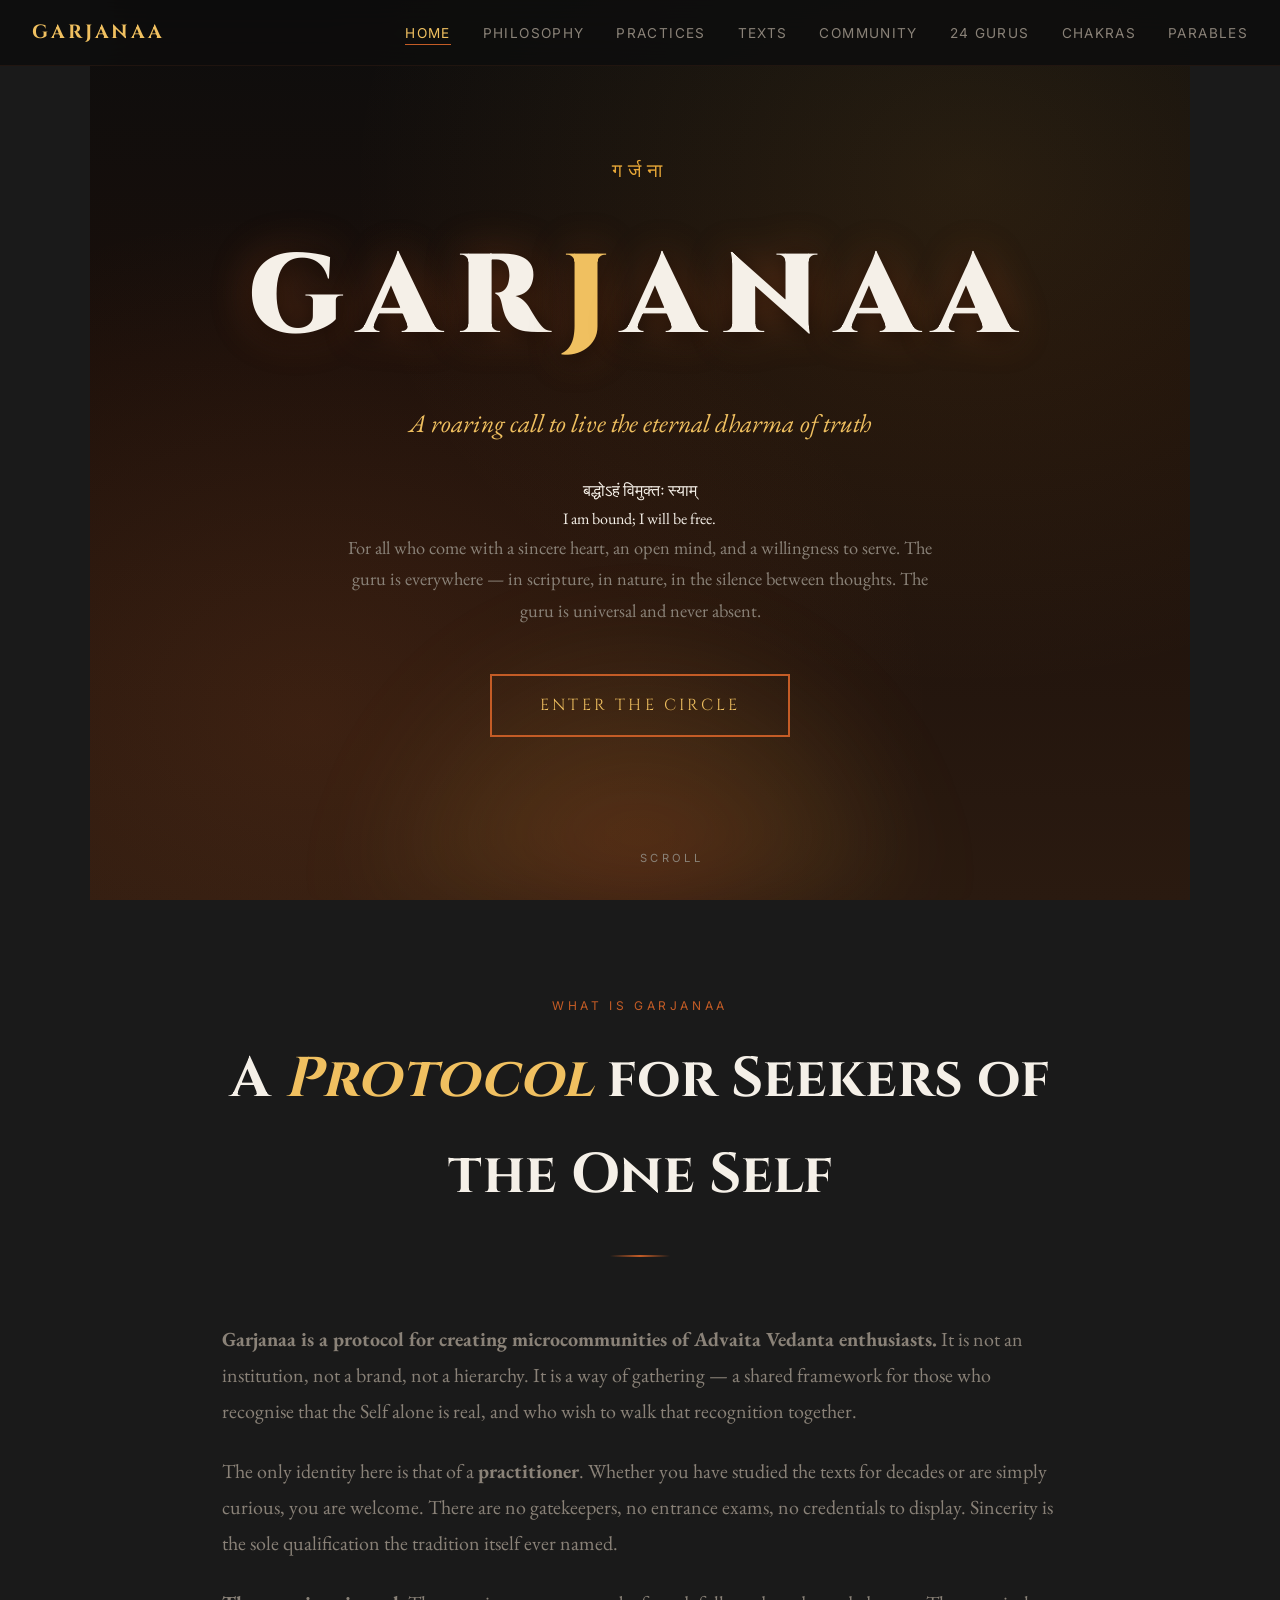
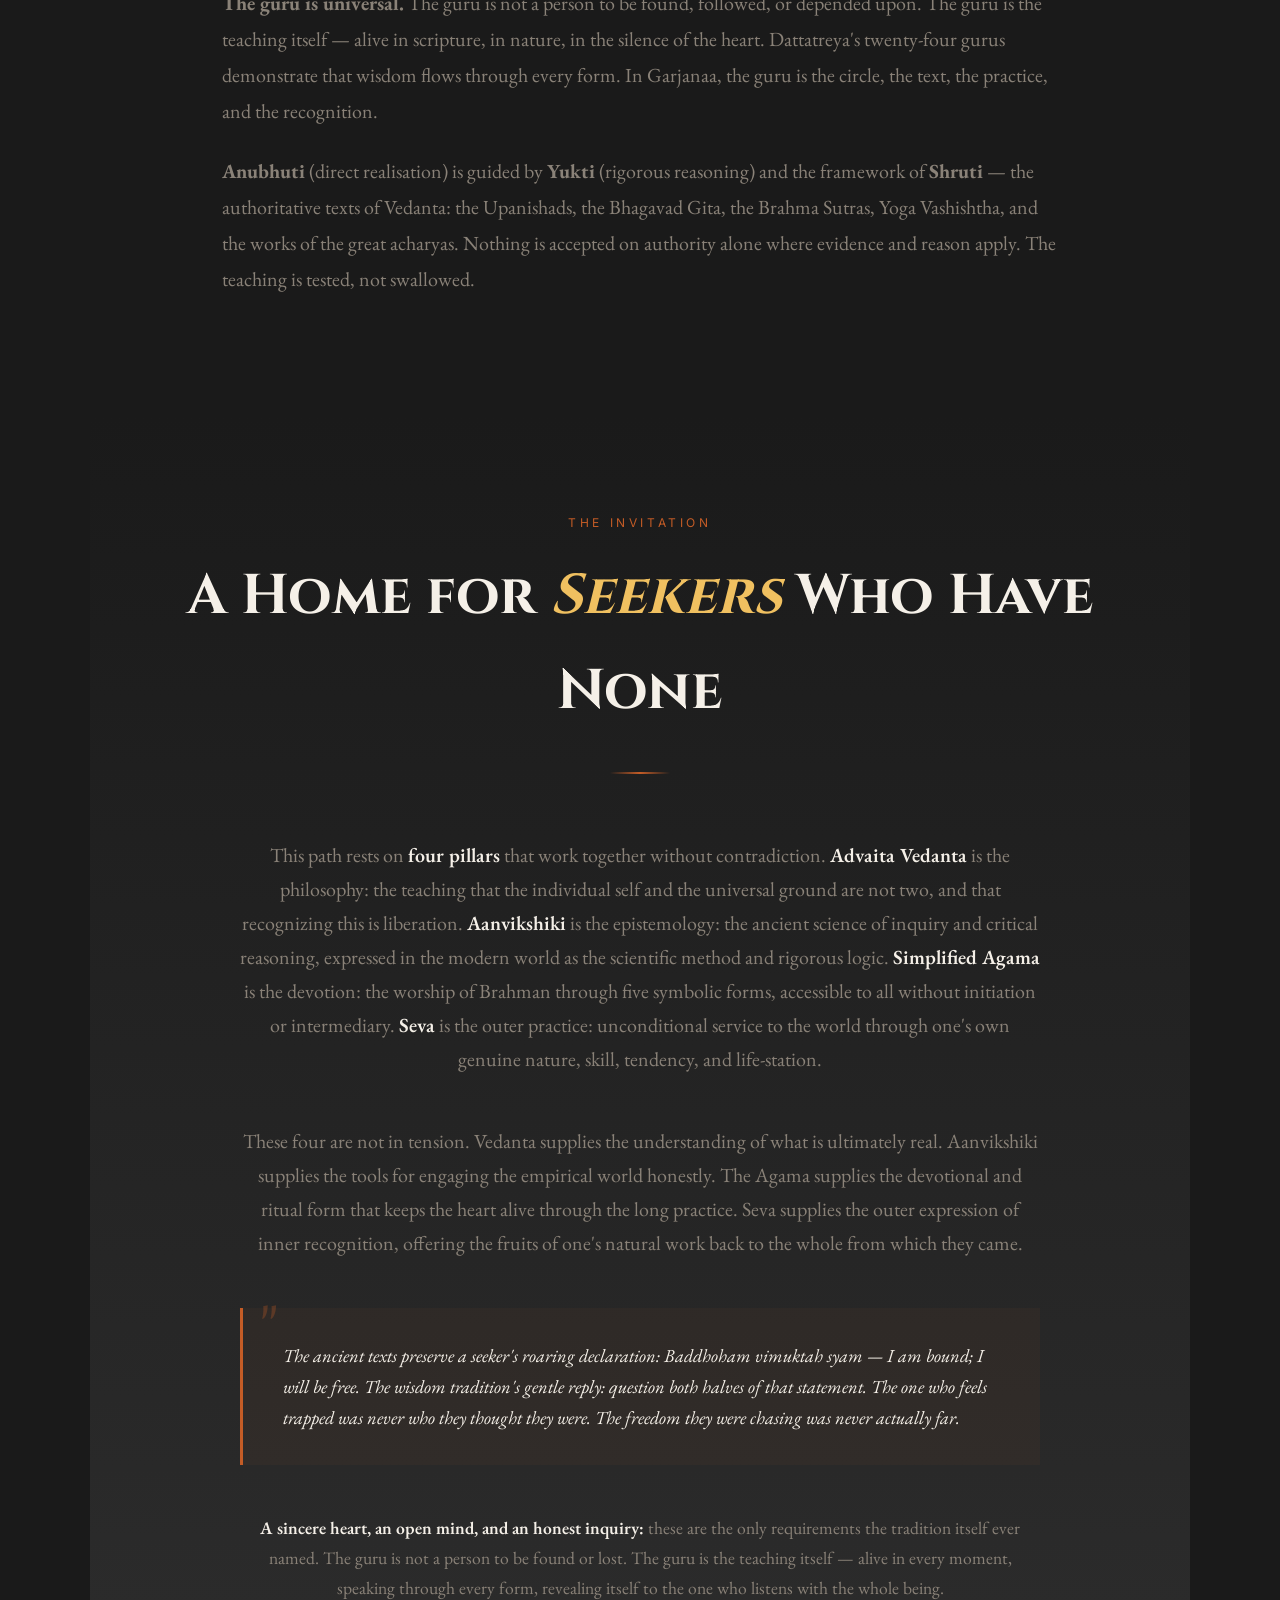
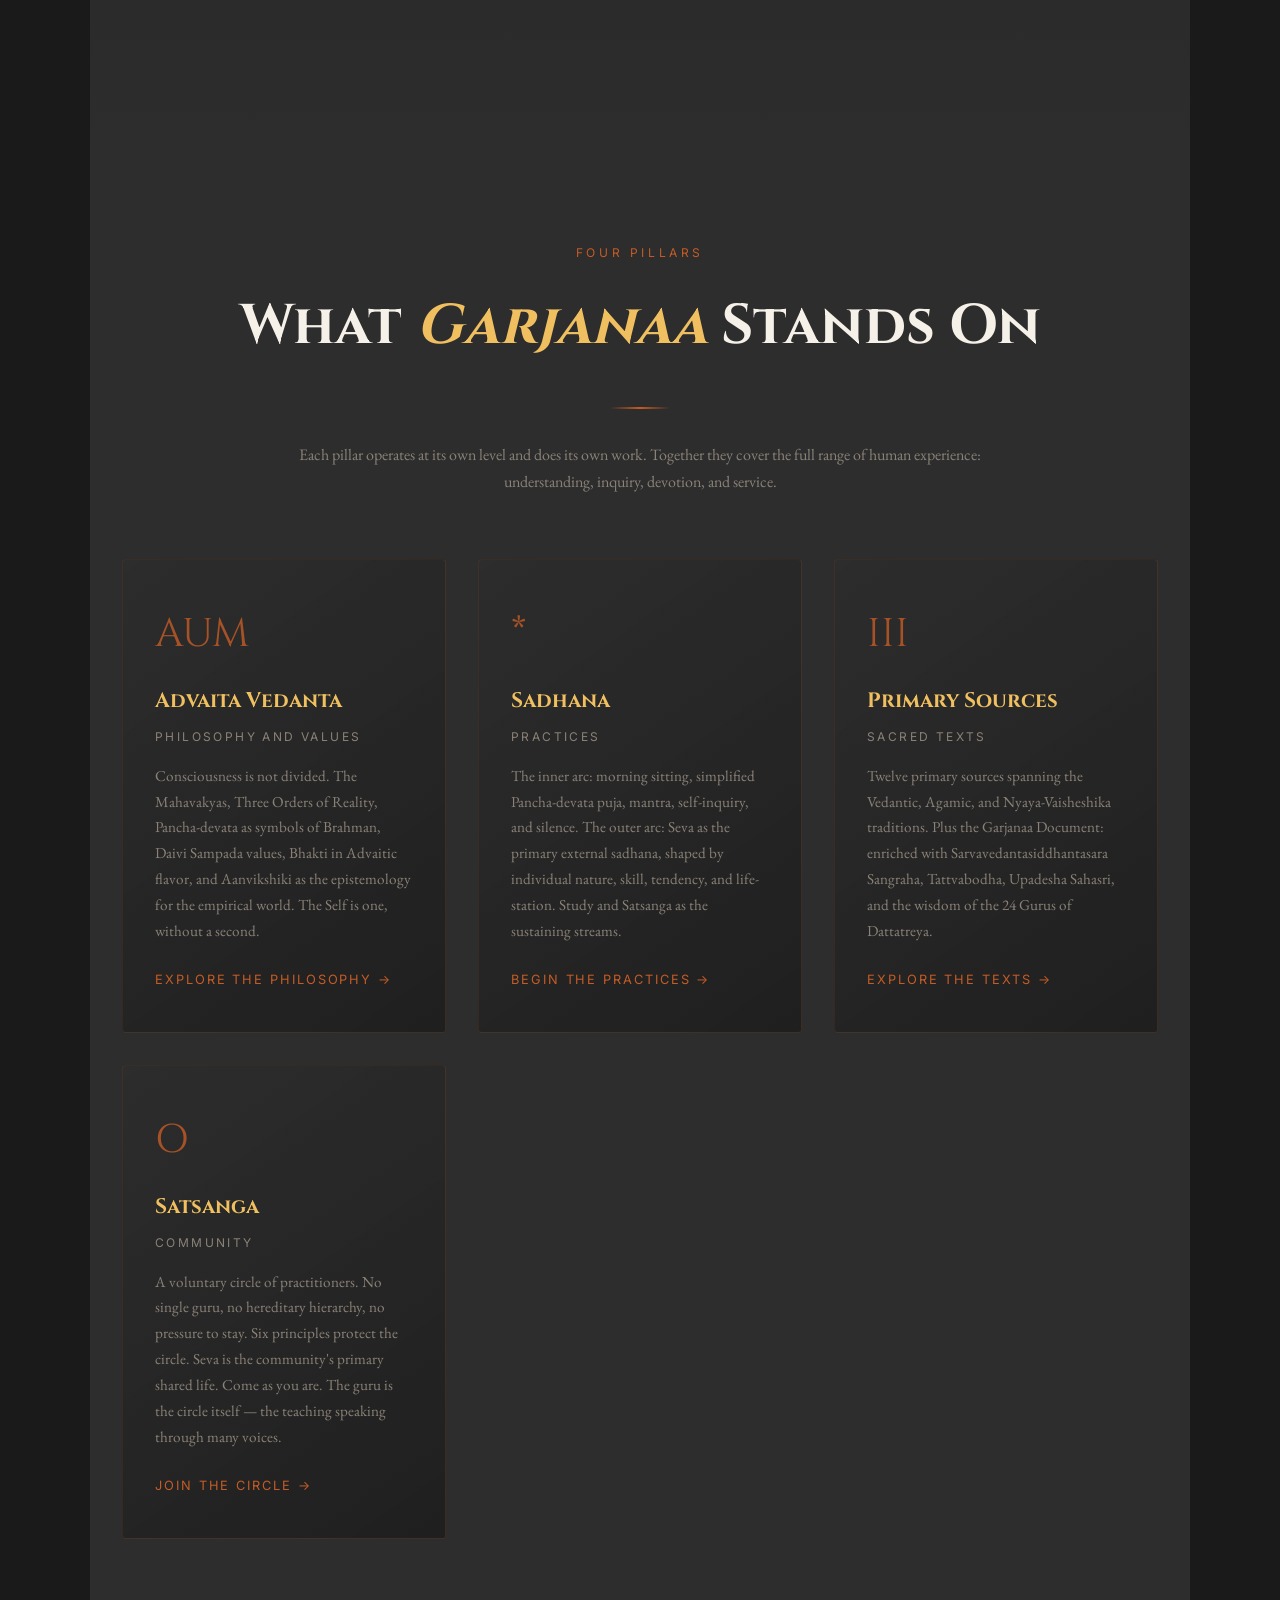
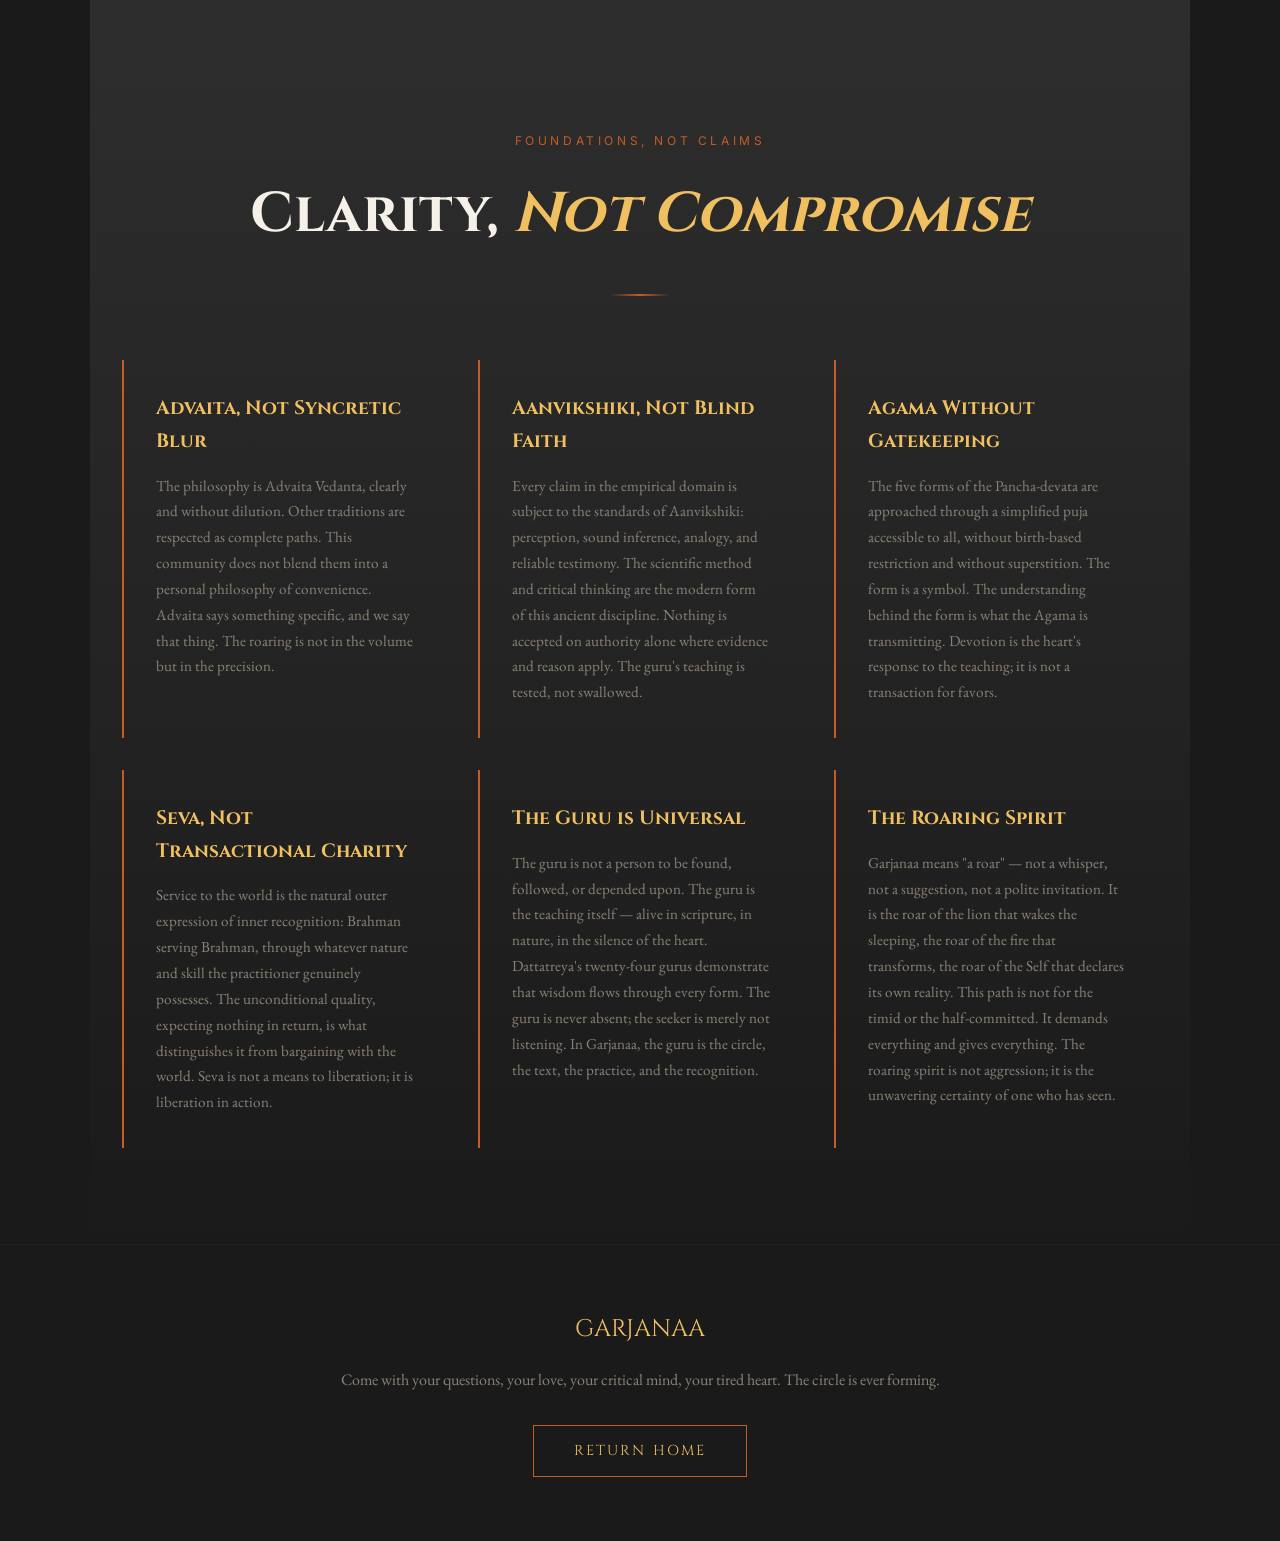
==== commit 54f5fac6: "Update index.html" ====
--- a/index.html
+++ b/index.html
@@ -7,7 +7,6 @@
 <link rel="preconnect" href="https://fonts.googleapis.com">
 <link href="https://fonts.googleapis.com/css2?family=Cinzel:wght@400;700;900&family=EB+Garamond:ital,wght@0,400;0,600;1,400&family=Inter:wght@300;400;500;600&display=swap" rel="stylesheet">
 <link rel="stylesheet" href="style.css">
-<base target="_blank">
 </head>
 <body>
 
@@ -33,10 +32,28 @@
 <span class="hero-deva">&#2327;&#2352;&#2381;&#2332;&#2344;&#2366;</span>
 <h1 class="hero-title">GAR<span class="g">J</span>ANAA</h1>
 <p class="hero-subtitle">A roaring call to live the eternal dharma of truth</p>
+<div class="hero-slogan">
+<p class="slogan-deva">बद्धोऽहं विमुक्तः स्याम्</p>
+<p class="slogan-meaning">I am bound; I will be free.</p>
+</div>
 <p class="hero-desc">For all who come with a sincere heart, an open mind, and a willingness to serve. The guru is everywhere &mdash; in scripture, in nature, in the silence between thoughts. The guru is universal and never absent.</p>
 <a href="#invitation" class="hero-cta">Enter the Circle</a>
 </div>
 <div class="hero-scroll">Scroll</div>
+</section>
+
+<section class="what-is" id="what-is">
+<div class="section-header fade-in">
+<p class="section-label">What is Garjanaa</p>
+<h2 class="section-title">A <em>Protocol</em> for Seekers of the One Self</h2>
+<div class="section-divider"></div>
+</div>
+<div class="what-is-content fade-in">
+<p><strong>Garjanaa is a protocol for creating microcommunities of Advaita Vedanta enthusiasts.</strong> It is not an institution, not a brand, not a hierarchy. It is a way of gathering &mdash; a shared framework for those who recognise that the Self alone is real, and who wish to walk that recognition together.</p>
+<p>The only identity here is that of a <strong>practitioner</strong>. Whether you have studied the texts for decades or are simply curious, you are welcome. There are no gatekeepers, no entrance exams, no credentials to display. Sincerity is the sole qualification the tradition itself ever named.</p>
+<p><strong>The guru is universal.</strong> The guru is not a person to be found, followed, or depended upon. The guru is the teaching itself &mdash; alive in scripture, in nature, in the silence of the heart. Dattatreya's twenty-four gurus demonstrate that wisdom flows through every form. In Garjanaa, the guru is the circle, the text, the practice, and the recognition.</p>
+<p><strong>Anubhuti</strong> (direct realisation) is guided by <strong>Yukti</strong> (rigorous reasoning) and the framework of <strong>Shruti</strong> &mdash; the authoritative texts of Vedanta: the Upanishads, the Bhagavad Gita, the Brahma Sutras, Yoga Vashishtha, and the works of the great acharyas. Nothing is accepted on authority alone where evidence and reason apply. The teaching is tested, not swallowed.</p>
+</div>
 </section>
 
 <section class="invitation" id="invitation">
@@ -52,7 +69,7 @@
 <p>These four are not in tension. Vedanta supplies the understanding of what is ultimately real. Aanvikshiki supplies the tools for engaging the empirical world honestly. The Agama supplies the devotional and ritual form that keeps the heart alive through the long practice. Seva supplies the outer expression of inner recognition, offering the fruits of one's natural work back to the whole from which they came.</p>
 </div>
 <div class="quote-block fade-in">
-<p>The ancient texts preserve a seeker's roaring declaration: <em>I am bound; I will be free.</em> The wisdom tradition's gentle reply: question both halves of that statement. The one who feels trapped was never who they thought they were. The freedom they were chasing was never actually far.</p>
+<p>The ancient texts preserve a seeker's roaring declaration: <em>Baddhoham vimuktah syam &mdash; I am bound; I will be free.</em> The wisdom tradition's gentle reply: question both halves of that statement. The one who feels trapped was never who they thought they were. The freedom they were chasing was never actually far.</p>
 </div>
 <div class="invitation-text fade-in" style="margin-top: 3rem;">
 <p style="font-size: 1.1rem;"><strong>A sincere heart, an open mind, and an honest inquiry:</strong> these are the only requirements the tradition itself ever named. The guru is not a person to be found or lost. The guru is the teaching itself &mdash; alive in every moment, speaking through every form, revealing itself to the one who listens with the whole being.</p>
@@ -134,9 +151,8 @@
 
 <footer>
 <div class="footer-title">GARJANAA</div>
-<p>Come with your questions, your love, your critical mind, your tired heart. The circle is ever forming. The foundation is laid in scripture. The walls are being raised by those who <em>show up</em>.</p>
-<p style="font-size: 0.9rem; color: var(--stone); margin-top: 2rem;">The guru is universal. The teaching is alive. The Self is ever-free.<br>Enter the circle.</p>
-<a href="index.html" class="footer-cta">Enter the Circle</a>
+<p>Come with your questions, your love, your critical mind, your tired heart. The circle is ever forming.</p>
+<a href="index.html" class="footer-cta">Return Home</a>
 </footer>
 
 <script src="main.js"></script>
--- a/style.css
+++ b/style.css
@@ -612,3 +612,67 @@
   transition: all 0.8s ease;
 }
 .fade-in.visible { opacity: 1; transform: translateY(0); }
+/* What Is Garjanaa Section */
+.what-is {
+  padding: 6rem 2rem;
+  max-width: 900px;
+  margin: 0 auto;
+}
+
+.what-is-content p {
+  font-family: 'EB Garamond', serif;
+  font-size: 1.25rem;
+  line-height: 1.8;
+  color: var(--stone);
+  margin-bottom: 1.5rem;
+}
+
+.what-is-content strong {
+  color: var(--cream);
+}
+
+/* Ritual Content Styling */
+.ritual-content {
+  max-width: 800px;
+  margin: 0 auto;
+  padding: 0 2rem;
+}
+
+.ritual-verse {
+  border-left: 3px solid var(--flame);
+  padding-left: 1.5rem;
+  margin: 2rem 0;
+  font-family: 'EB Garamond', serif;
+  font-size: 1.15rem;
+  line-height: 1.9;
+  color: var(--stone);
+  font-style: italic;
+}
+
+.ritual-verse p {
+  margin-bottom: 1rem;
+}
+
+.ritual-content h3 {
+  font-family: 'Cinzel', serif;
+  font-size: 1.4rem;
+  color: var(--cream);
+  margin-top: 3rem;
+  margin-bottom: 1rem;
+  text-align: center;
+}
+
+.ritual-source {
+  text-align: center;
+  font-family: 'Inter', sans-serif;
+  font-size: 0.9rem;
+  color: var(--stone-dim);
+  margin-top: 3rem;
+  text-transform: uppercase;
+  letter-spacing: 0.1em;
+}
+
+/* Ensure links don't force new tab behavior */
+a {
+  target: none;
+}
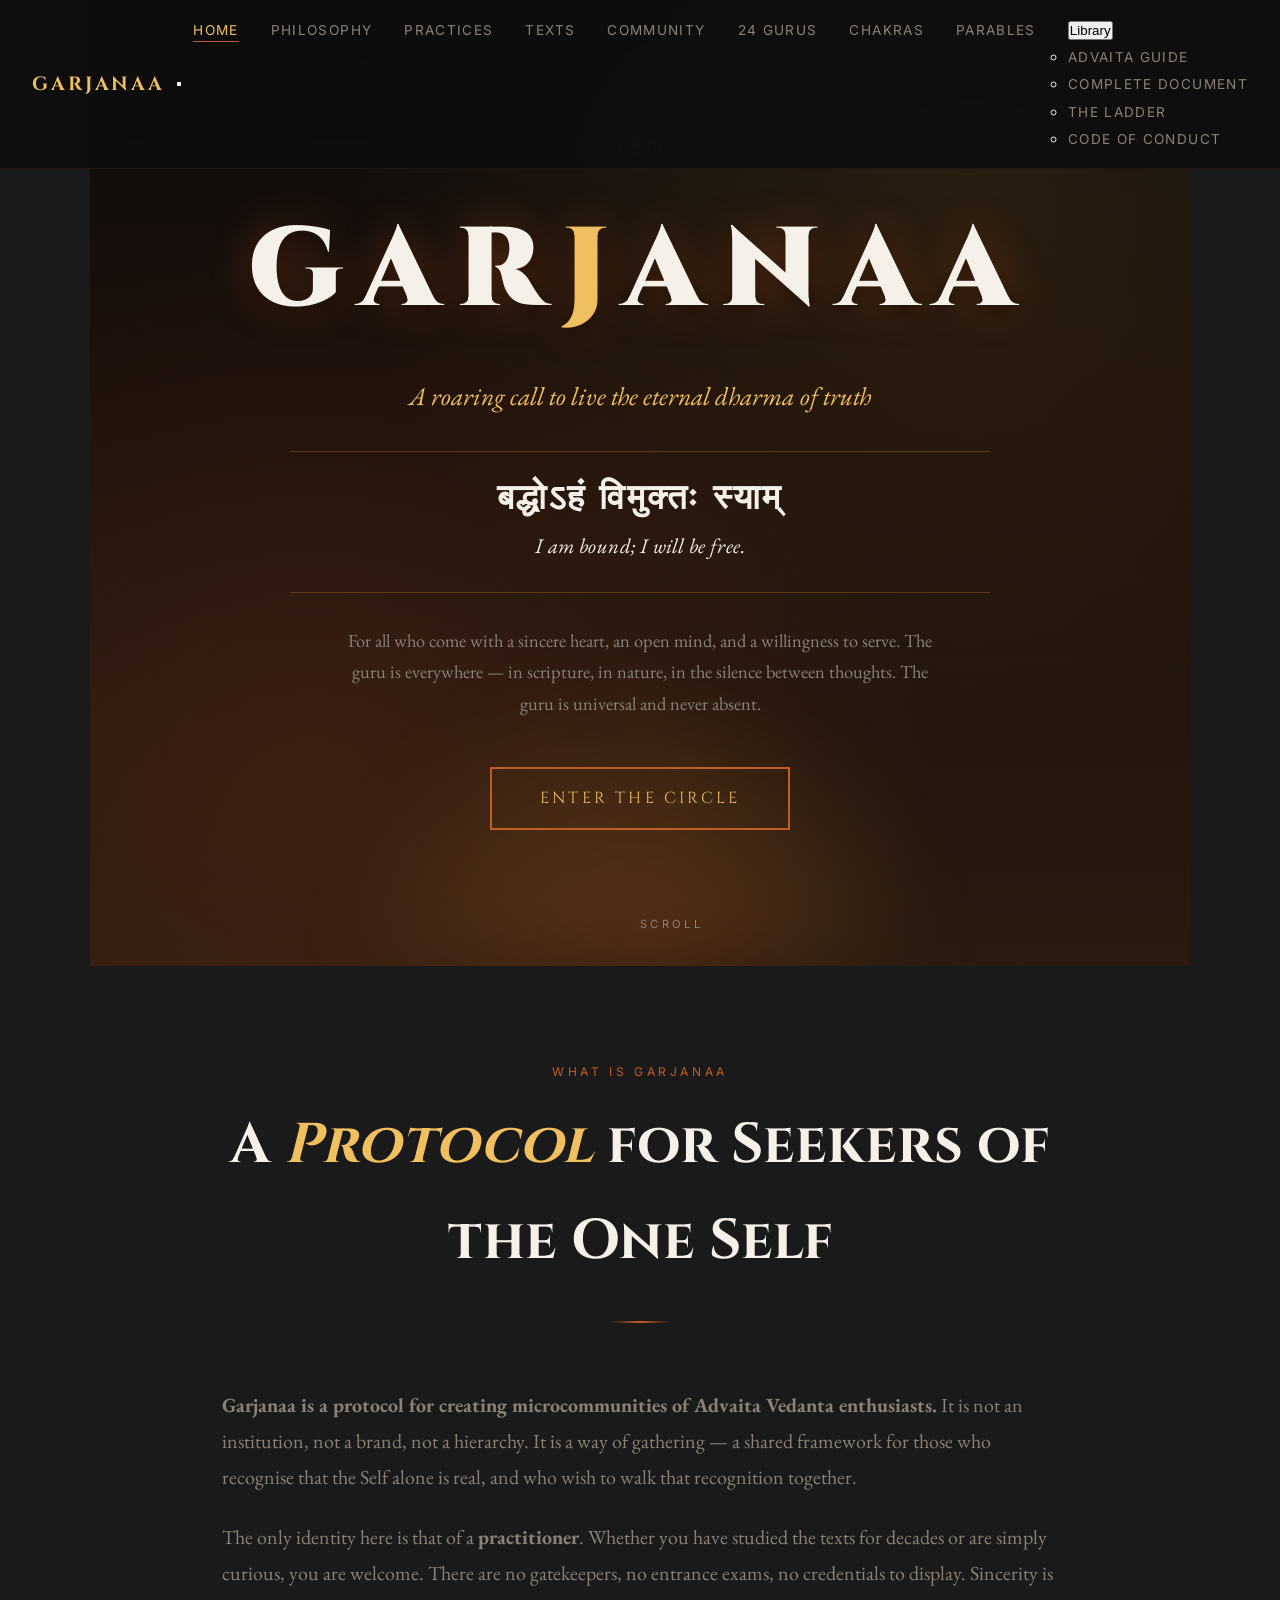
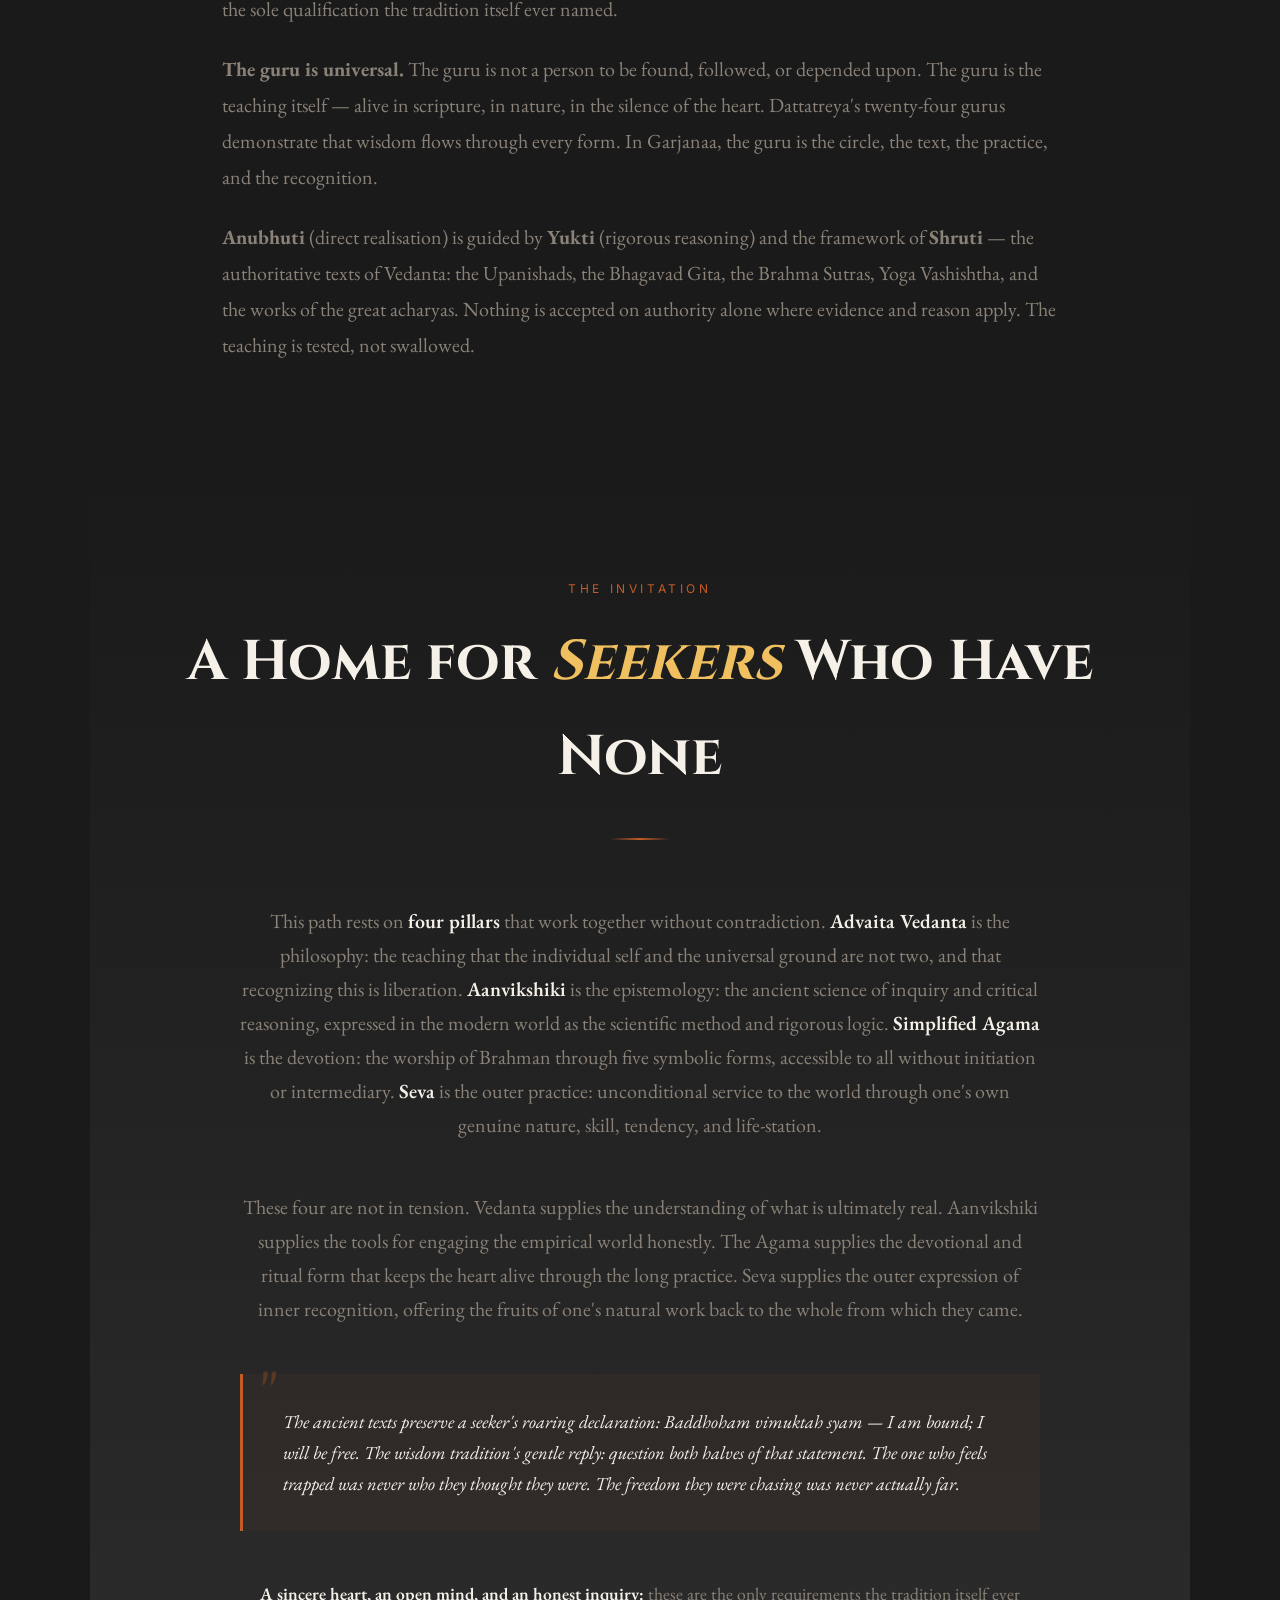
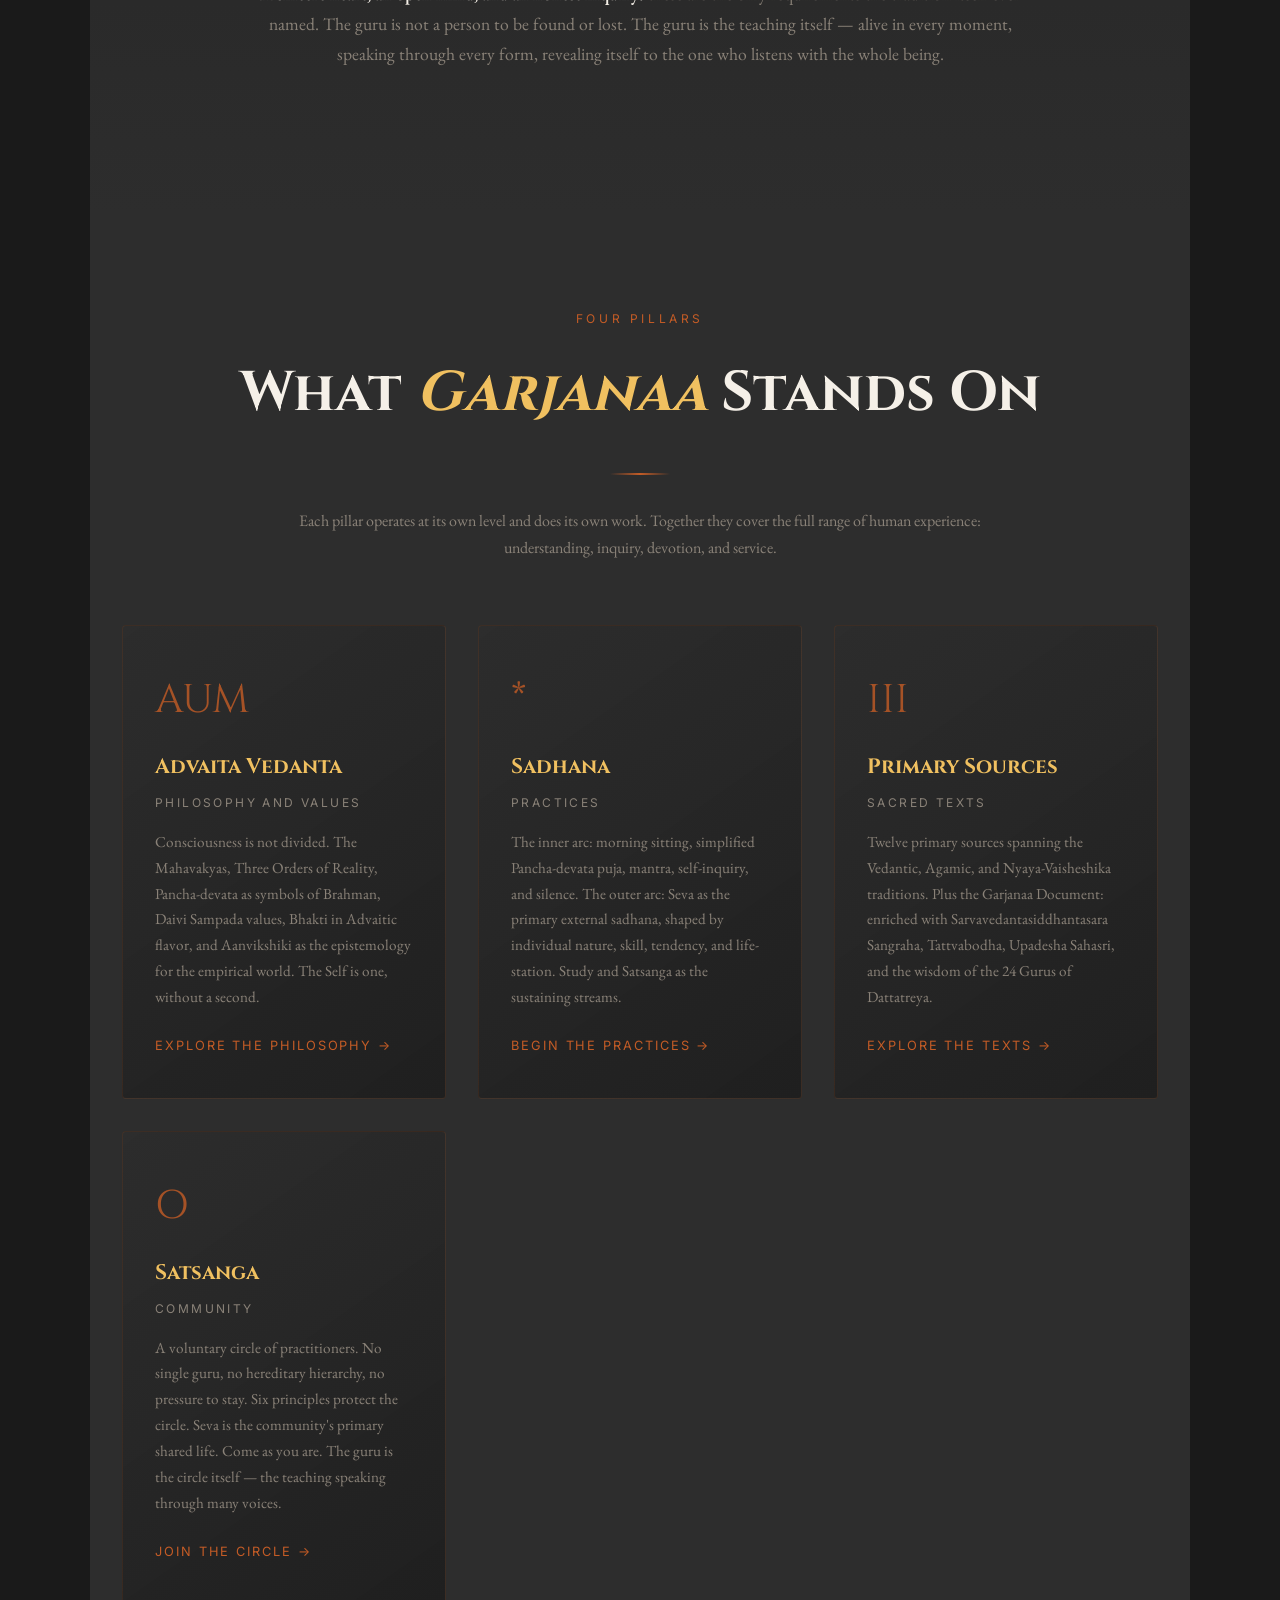
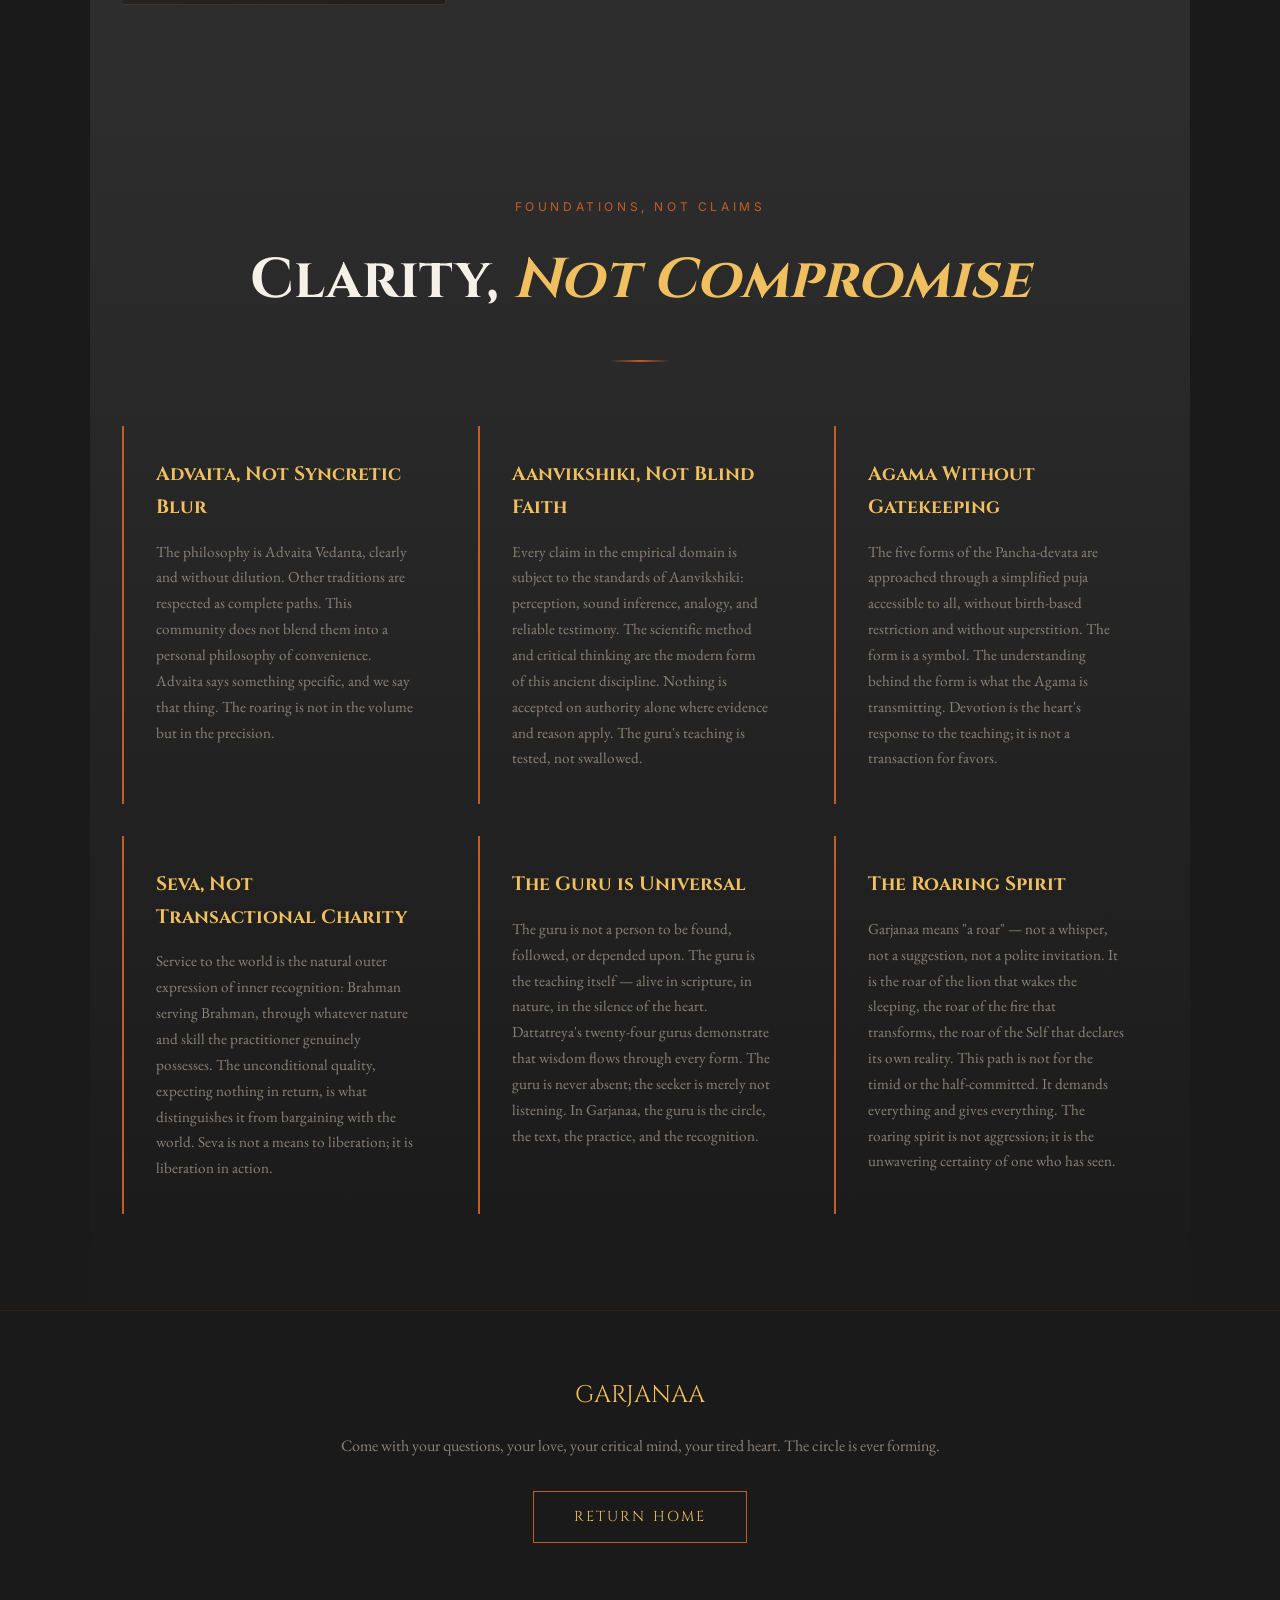
==== commit abf07172: "Update index.html" ====
--- a/index.html
+++ b/index.html
@@ -4,6 +4,15 @@
 <meta charset="UTF-8">
 <meta name="viewport" content="width=device-width, initial-scale=1.0">
 <title>GARJANAA — A Roaring Call to Live the Eternal Dharma of Truth</title>
+<meta name="description" content="A community path grounded in Advaita Vedanta, Aanvikshiki inquiry, devotional practice through the Pancha-devata, and unconditional Seva.">
+<link rel="canonical" href="https://garjanaa.github.io/index.html">
+<meta property="og:title" content="GARJANAA — A Roaring Call to Live the Eternal Dharma of Truth">
+<meta property="og:description" content="A community path grounded in Advaita Vedanta, Aanvikshiki inquiry, devotional practice through the Pancha-devata, and unconditional Seva.">
+<meta property="og:type" content="website">
+<meta property="og:url" content="https://garjanaa.github.io/index.html">
+<meta property="og:image" content="https://garjanaa.github.io/og-image.jpg">
+<meta name="twitter:card" content="summary_large_image">
+<link rel="icon" href="favicon.svg" type="image/svg+xml">
 <link rel="preconnect" href="https://fonts.googleapis.com">
 <link href="https://fonts.googleapis.com/css2?family=Cinzel:wght@400;700;900&family=EB+Garamond:ital,wght@0,400;0,600;1,400&family=Inter:wght@300;400;500;600&display=swap" rel="stylesheet">
 <link rel="stylesheet" href="style.css">
@@ -13,7 +22,8 @@
 <nav id="navbar">
 <div class="nav-inner">
 <a href="index.html" class="nav-logo">GARJANAA</a>
-<ul class="nav-links">
+<button class="nav-toggle" aria-label="Toggle menu" aria-expanded="false" aria-controls="nav-links"><span></span></button>
+<ul class="nav-links" id="nav-links">
 <li><a href="index.html" class="current">Home</a></li>
 <li><a href="philosophy.html">Philosophy</a></li>
 <li><a href="practices.html">Practices</a></li>
@@ -22,9 +32,19 @@
 <li><a href="gurus.html">24 Gurus</a></li>
 <li><a href="chakras.html">Chakras</a></li>
 <li><a href="parables.html">Parables</a></li>
+<li class="nav-dropdown">
+<button class="dropdown-trigger" type="button" aria-haspopup="true" aria-expanded="false">Library</button>
+<ul class="dropdown-menu">
+<li><a href="advait.html">Advaita Guide</a></li>
+<li><a href="garjanaa-document.html">Complete Document</a></li>
+<li><a href="ladder.html">The Ladder</a></li>
+<li><a href="codes-of-conduct.html">Code of Conduct</a></li>
+</ul>
+</li>
 </ul>
 </div>
 </nav>
+<div class="nav-overlay"></div>
 
 <section class="hero">
 <div class="hero-flame"></div>
--- a/style.css
+++ b/style.css
@@ -676,3 +676,93 @@
 a {
   target: none;
 }
+/* Hero Slogan - Baddhoham vimuktah syam */
+.hero-slogan {
+  margin: 2rem 0;
+  padding: 1.5rem 2rem;
+  border-top: 1px solid rgba(212, 175, 55, 0.25);
+  border-bottom: 1px solid rgba(212, 175, 55, 0.25);
+  text-align: center;
+  max-width: 700px;
+  margin-left: auto;
+  margin-right: auto;
+}
+
+.slogan-deva {
+  font-family: 'Cinzel', serif;
+  font-size: 2.2rem;
+  font-weight: 700;
+  color: var(--flame);
+  letter-spacing: 0.08em;
+  margin-bottom: 0.4rem;
+  line-height: 1.3;
+}
+
+.slogan-meaning {
+  font-family: 'EB Garamond', serif;
+  font-size: 1.3rem;
+  font-style: italic;
+  color: var(--cream);
+  margin-bottom: 0.3rem;
+  letter-spacing: 0.02em;
+}
+
+/* What Is Garjanaa Section */
+.what-is {
+  padding: 6rem 2rem;
+  max-width: 900px;
+  margin: 0 auto;
+}
+
+.what-is-content p {
+  font-family: 'EB Garamond', serif;
+  font-size: 1.25rem;
+  line-height: 1.8;
+  color: var(--stone);
+  margin-bottom: 1.5rem;
+}
+
+.what-is-content strong {
+  color: var(--cream);
+}
+
+/* Ritual Content Styling */
+.ritual-content {
+  max-width: 800px;
+  margin: 0 auto;
+  padding: 0 2rem;
+}
+
+.ritual-verse {
+  border-left: 3px solid var(--flame);
+  padding-left: 1.5rem;
+  margin: 2rem 0;
+  font-family: 'EB Garamond', serif;
+  font-size: 1.15rem;
+  line-height: 1.9;
+  color: var(--stone);
+  font-style: italic;
+}
+
+.ritual-verse p {
+  margin-bottom: 1rem;
+}
+
+.ritual-content h3 {
+  font-family: 'Cinzel', serif;
+  font-size: 1.4rem;
+  color: var(--cream);
+  margin-top: 3rem;
+  margin-bottom: 1rem;
+  text-align: center;
+}
+
+.ritual-source {
+  text-align: center;
+  font-family: 'Inter', sans-serif;
+  font-size: 0.9rem;
+  color: var(--stone-dim);
+  margin-top: 3rem;
+  text-transform: uppercase;
+  letter-spacing: 0.1em;
+}
